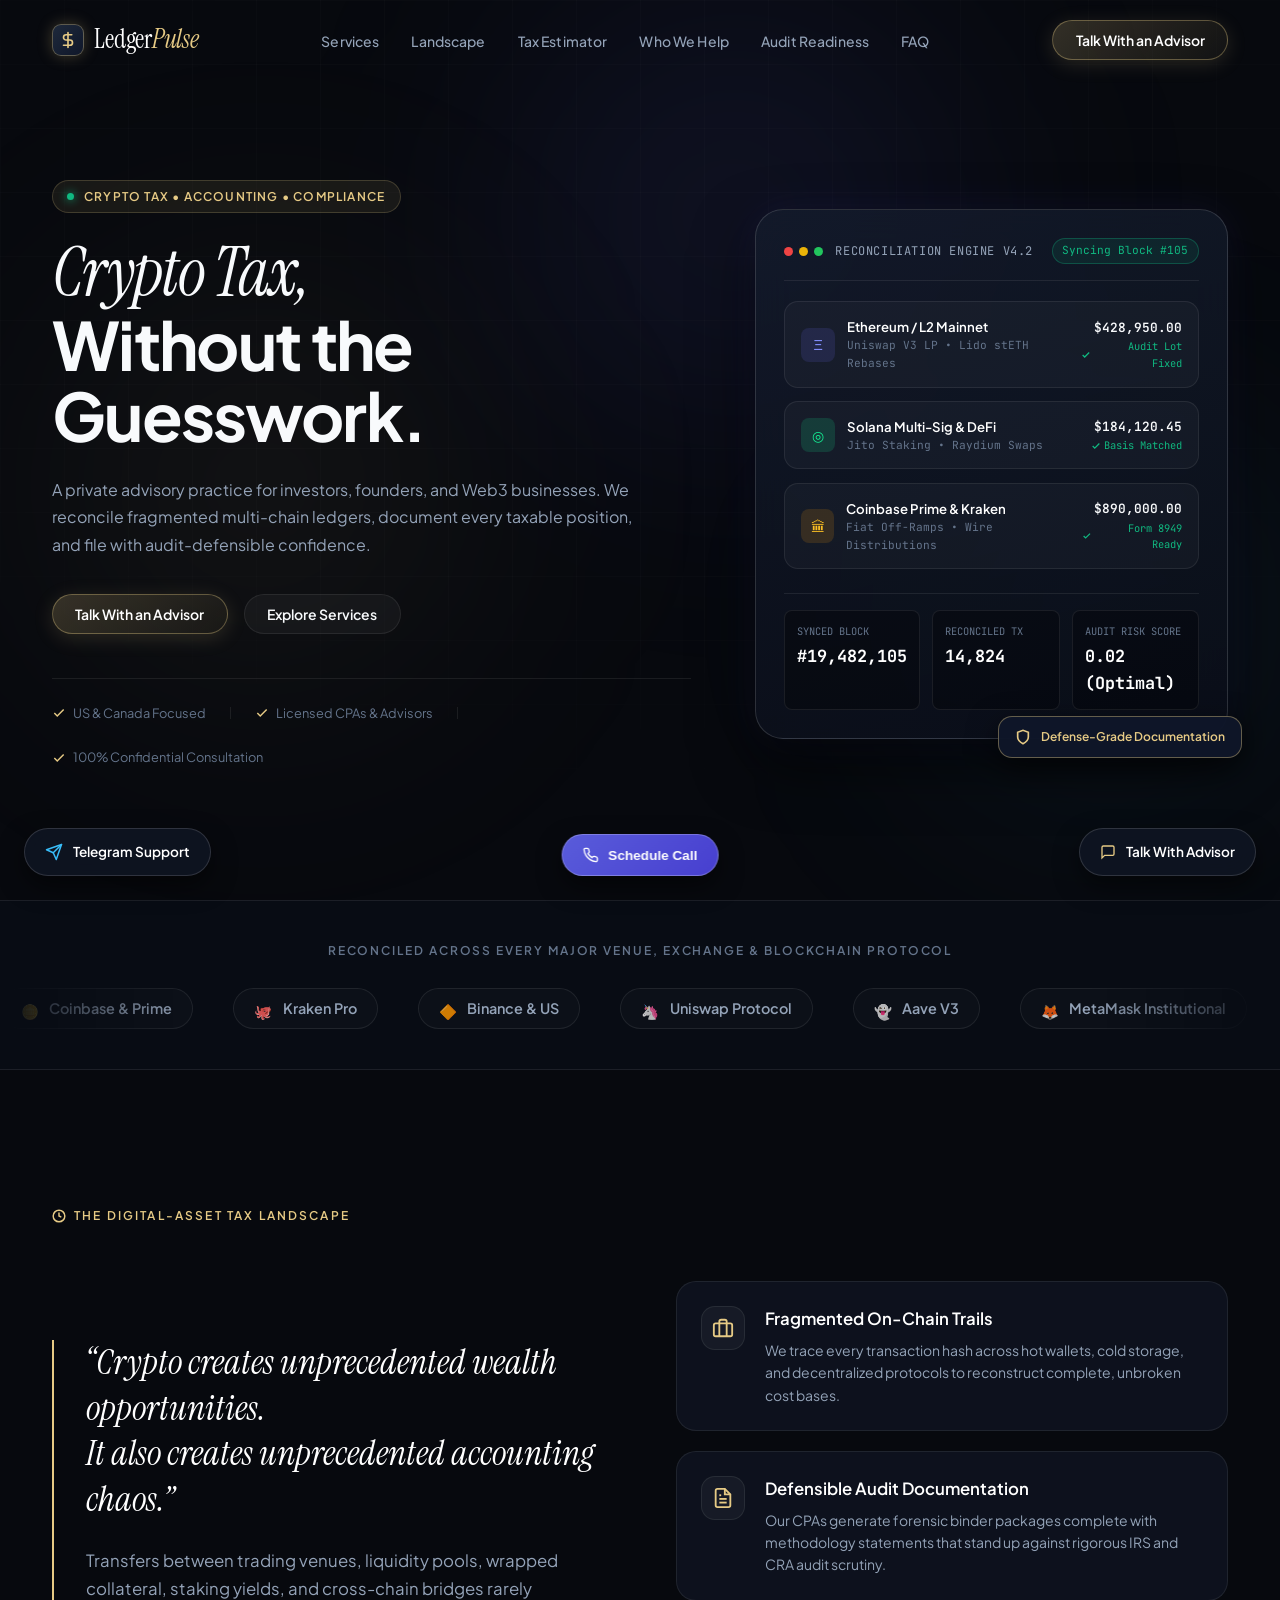
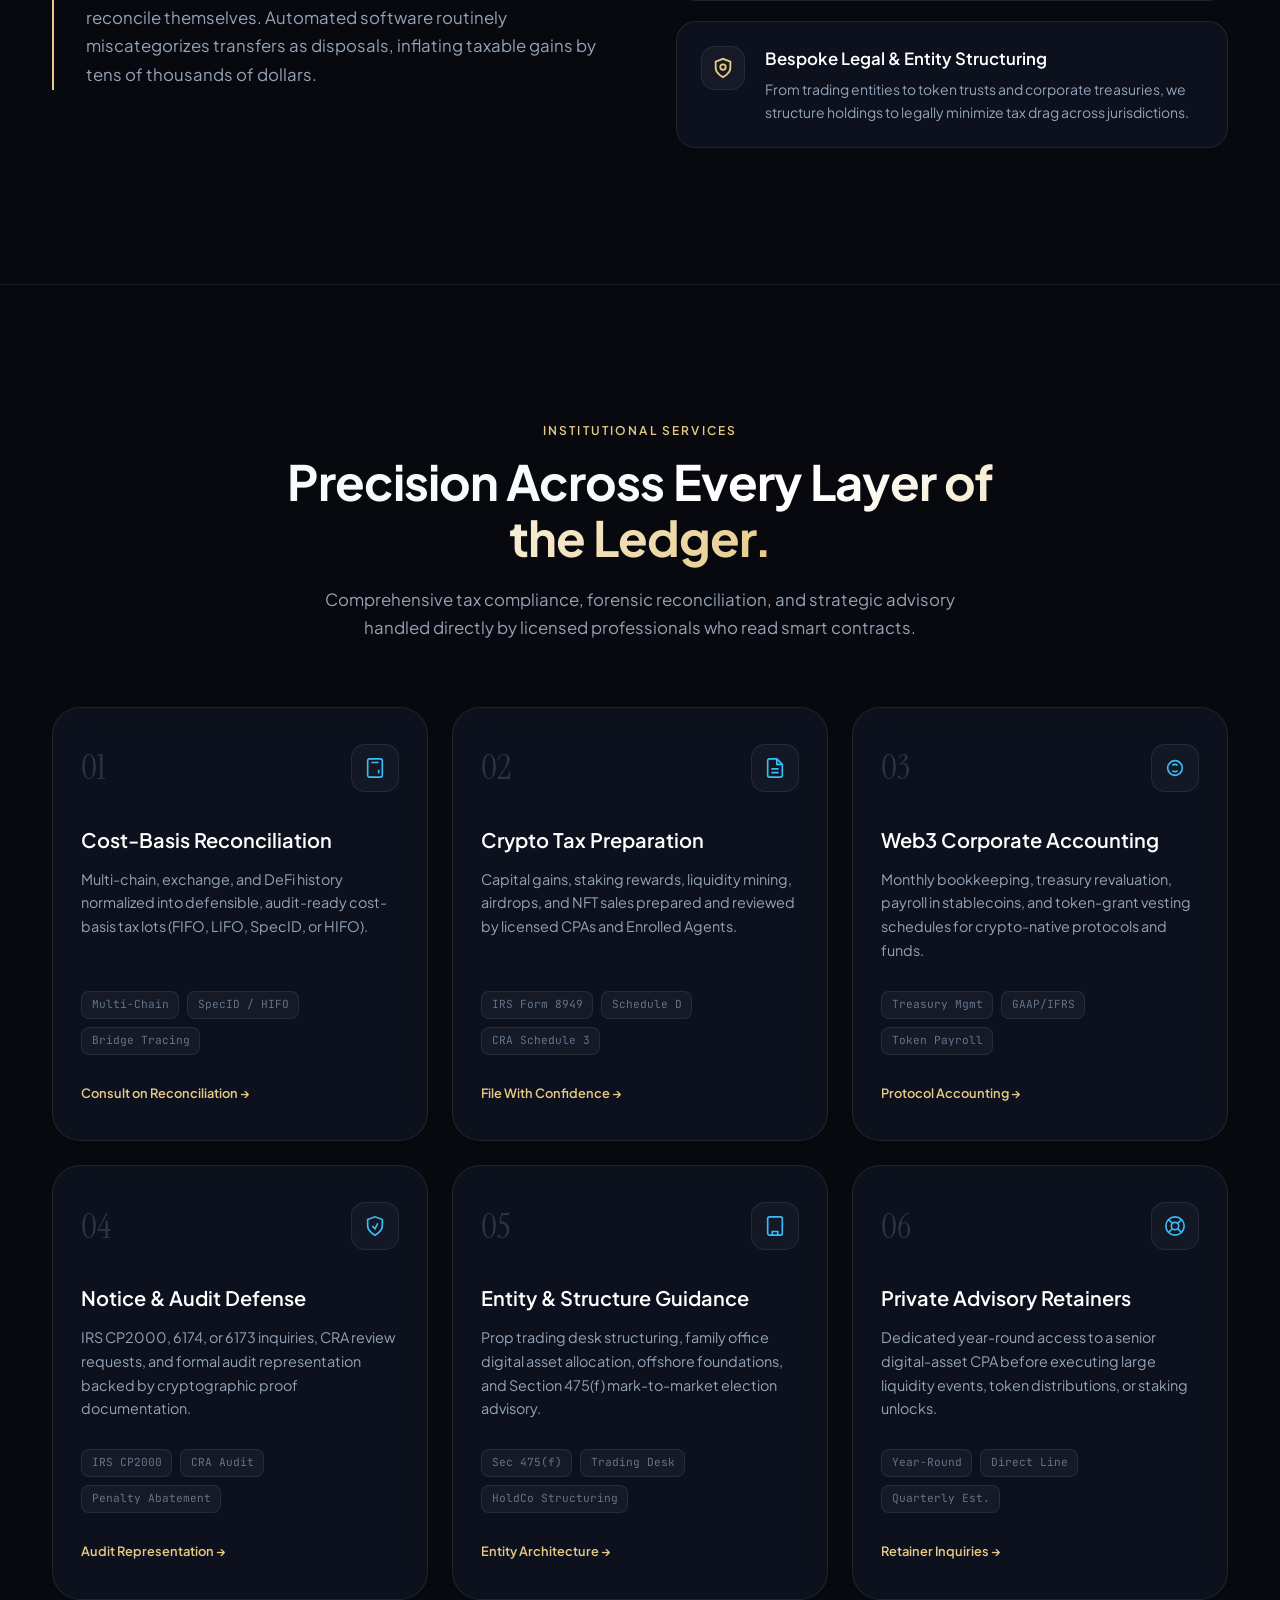
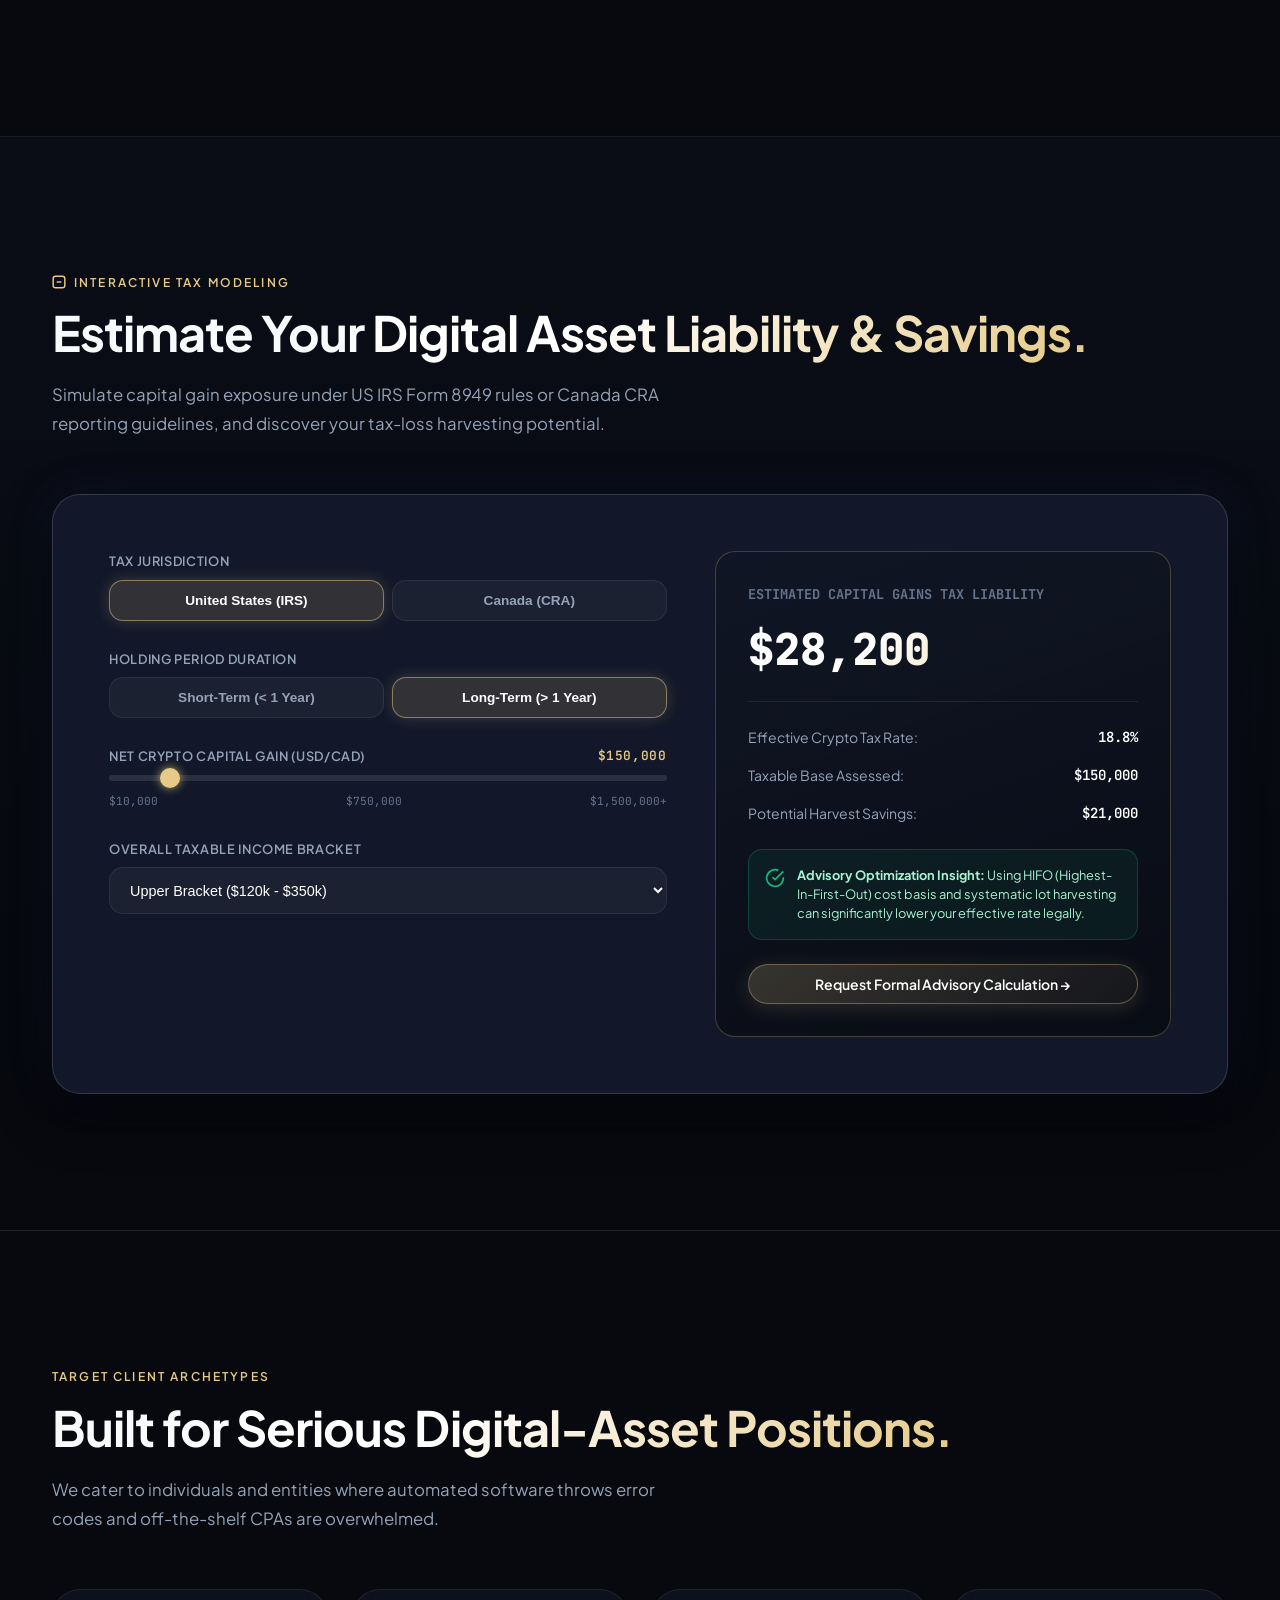
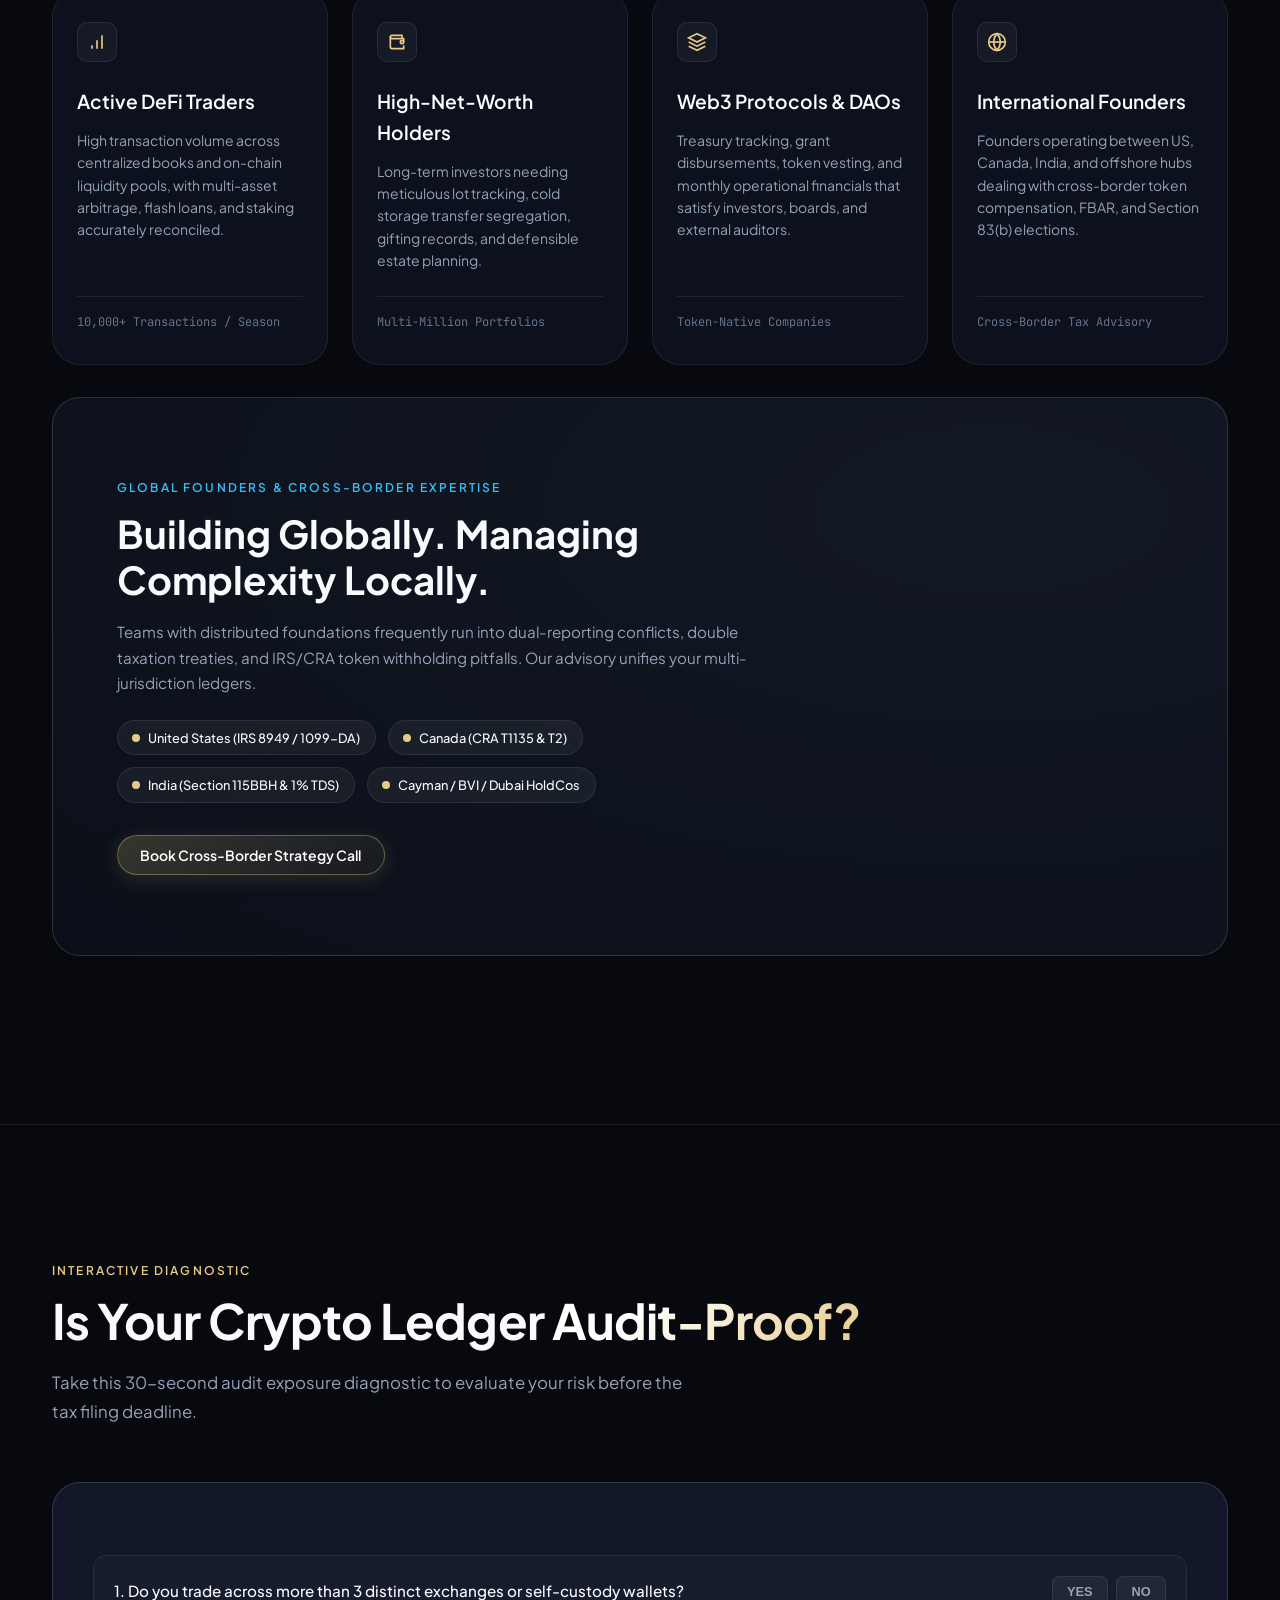
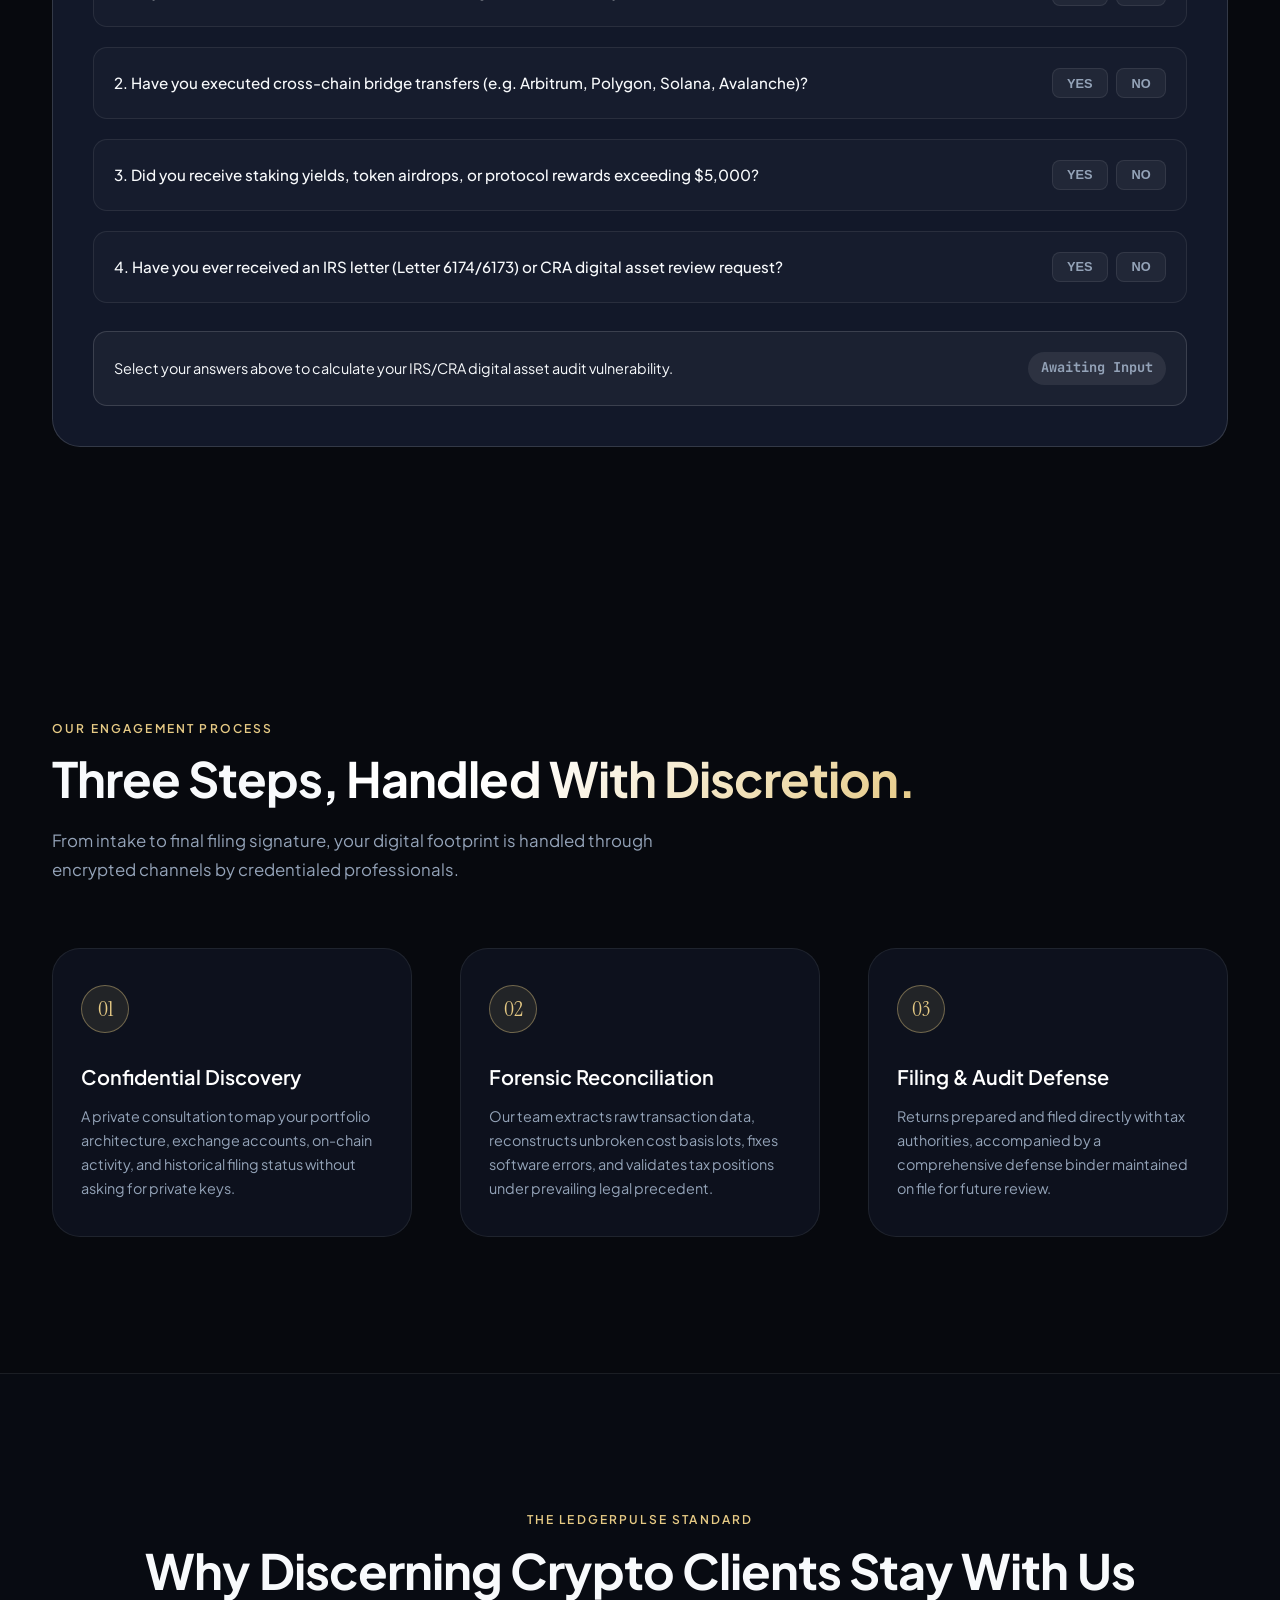
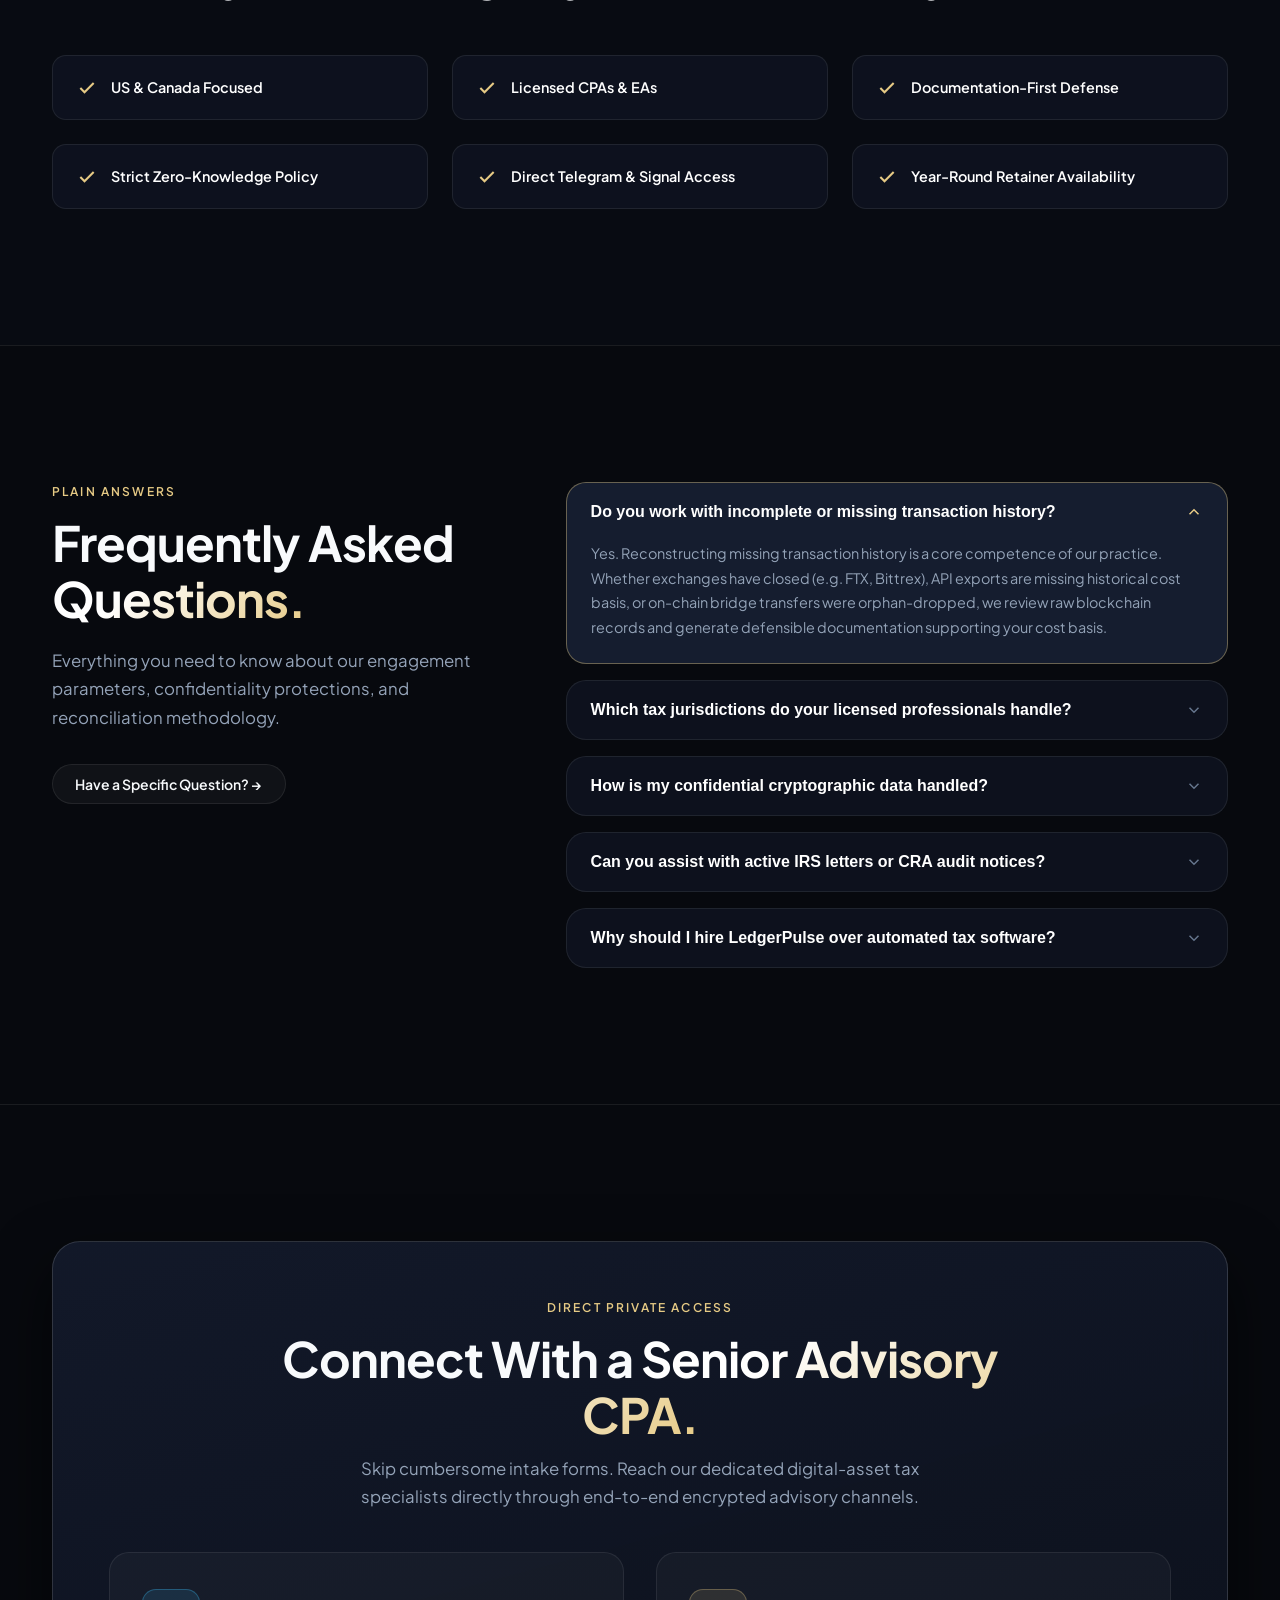
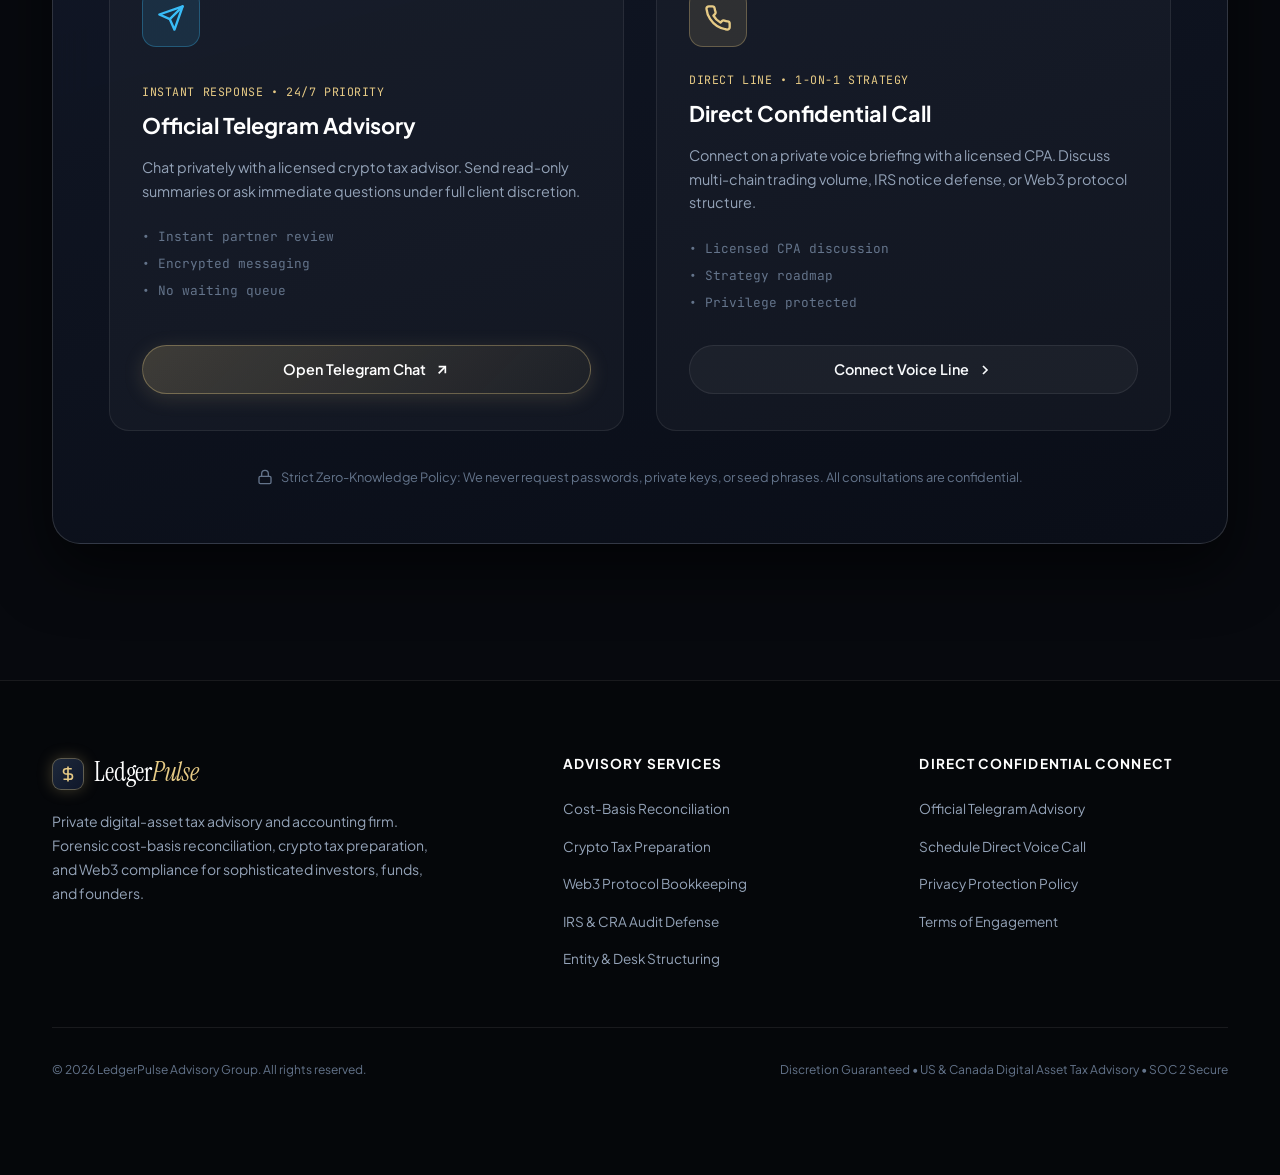
==== index.html @ 3cf13548 "Add files via upload" ====
<!DOCTYPE html>
<html lang="en">
<head>
  <meta charset="UTF-8">
  <meta name="viewport" content="width=device-width, initial-scale=1.0">
  <title>LedgerPulse Advisory | Private Crypto Tax, Accounting & Compliance</title>
  
  <meta name="description" content="A private digital-asset tax advisory practice for sophisticated investors, founders, and Web3 businesses. Cost-basis reconciliation, crypto tax preparation, and audit-defensible filings across US & Canada.">
  <meta name="keywords" content="crypto tax, digital asset advisory, crypto CPA, cost basis reconciliation, Web3 accounting, crypto tax Canada, crypto tax USA, Form 8949, CRA crypto tax">
  <meta name="author" content="LedgerPulse Private Advisory">

  <!-- Open Graph / Social Meta -->
  <meta property="og:title" content="LedgerPulse Advisory | Private Crypto Tax & Accounting">
  <meta property="og:description" content="Cost-basis reconciliation, crypto tax preparation and Web3 accounting, handled with precision and discretion.">
  <meta property="og:type" content="website">
  <meta property="og:image" content="assets/og-preview.png">
  <meta name="twitter:card" content="summary_large_image">
  <meta name="twitter:title" content="LedgerPulse Advisory | Private Crypto Tax & Accounting">
  <meta name="twitter:description" content="Reconciled multi-chain ledgers, audit-proof crypto tax returns, and Web3 corporate accounting.">

  <!-- Favicon -->
  <link rel="icon" href="data:image/svg+xml,<svg xmlns='http://www.w3.org/2000/svg' viewBox='0 0 100 100'><rect width='100' height='100' rx='22' fill='%230b0f19'/><path d='M30 70 L50 25 L70 70 Z' fill='none' stroke='%23e6ca85' stroke-width='8'/><circle cx='50' cy='52' r='8' fill='%2338bdf8'/></svg>" type="image/svg+xml">

  <!-- Core Stylesheet -->
  <link rel="stylesheet" href="css/styles.css">

  <!-- Structured Data JSON-LD -->
  <script type="application/ld+json">
  {
    "@context": "https://schema.org",
    "@type": "AccountingService",
    "name": "LedgerPulse Private Advisory",
    "description": "Private digital asset tax, accounting, and compliance advisory firm serving US, Canada and global Web3 clients.",
    "priceRange": "$$$$",
    "areaServed": ["United States", "Canada", "International"],
    "hasOfferCatalog": {
      "@type": "OfferCatalog",
      "name": "Digital Asset Tax & Accounting Services",
      "itemListElement": [
        {
          "@type": "Offer",
          "itemOffered": {
            "@type": "Service",
            "name": "Cost-Basis Multi-Chain Reconciliation"
          }
        },
        {
          "@type": "Offer",
          "itemOffered": {
            "@type": "Service",
            "name": "Crypto Tax Preparation & IRS/CRA Filing"
          }
        },
        {
          "@type": "Offer",
          "itemOffered": {
            "@type": "Service",
            "name": "Web3 Business Bookkeeping & Treasury Accounting"
          }
        }
      ]
    }
  }
  </script>
</head>
<body>

  <!-- Ambient Light Atmosphere -->
  <div class="ambient-bg" aria-hidden="true">
    <div class="ambient-glow-1"></div>
    <div class="ambient-glow-2"></div>
    <div class="ambient-glow-3"></div>
    <div class="grid-overlay"></div>
  </div>

  <div class="site-wrapper">

    <!-- ====================================================================
         NAVIGATION BAR
         ==================================================================== -->
    <header class="navbar" id="navbar">
      <div class="container nav-container">
        <a href="#hero" class="brand-logo" aria-label="LedgerPulse Advisory Home">
          <div class="brand-symbol">
            <svg width="18" height="18" viewBox="0 0 24 24" fill="none" stroke="currentColor" stroke-width="2.2" stroke-linecap="round" stroke-linejoin="round">
              <path d="M12 2v20M17 5H9.5a3.5 3.5 0 0 0 0 7h5a3.5 3.5 0 0 1 0 7H6"></path>
            </svg>
          </div>
          <span>Ledger<span class="accent">Pulse</span></span>
        </a>

        <!-- Desktop Navigation Links -->
        <ul class="nav-links">
          <li><a href="#services" class="nav-link">Services</a></li>
          <li><a href="#complexity" class="nav-link">Landscape</a></li>
          <li><a href="#estimator" class="nav-link">Tax Estimator</a></li>
          <li><a href="#who-we-help" class="nav-link">Who We Help</a></li>
          <li><a href="#audit-check" class="nav-link">Audit Readiness</a></li>
          <li><a href="#faq" class="nav-link">FAQ</a></li>
        </ul>

        <!-- Action CTA & Mobile Trigger -->
        <div class="nav-actions">
          <a href="#consultation" class="btn btn-primary">Talk With an Advisor</a>
          <button class="mobile-menu-btn" id="mobileMenuBtn" aria-label="Open Mobile Menu">
            <svg width="22" height="22" viewBox="0 0 24 24" fill="none" stroke="currentColor" stroke-width="2">
              <line x1="4" y1="7" x2="20" y2="7"></line>
              <line x1="4" y1="12" x2="20" y2="12"></line>
              <line x1="4" y1="17" x2="20" y2="17"></line>
            </svg>
          </button>
        </div>
      </div>
    </header>

    <!-- Mobile Navigation Drawer -->
    <div class="mobile-nav" id="mobileNav">
      <button class="mobile-nav-close" id="mobileNavClose" aria-label="Close menu">&times;</button>
      <ul class="mobile-nav-links">
        <li><a href="#hero" class="mobile-nav-link">Home</a></li>
        <li><a href="#services" class="mobile-nav-link">Services</a></li>
        <li><a href="#complexity" class="mobile-nav-link">The Landscape</a></li>
        <li><a href="#estimator" class="mobile-nav-link">Tax Estimator</a></li>
        <li><a href="#who-we-help" class="mobile-nav-link">Who We Help</a></li>
        <li><a href="#audit-check" class="mobile-nav-link">Audit Check</a></li>
        <li><a href="#faq" class="mobile-nav-link">FAQ</a></li>
      </ul>
      <div style="margin-top: 2.5rem;">
        <a href="#consultation" class="btn btn-primary" style="width: 100%;">Schedule Private Consultation</a>
      </div>
    </div>

    <!-- ====================================================================
         HERO SECTION
         ==================================================================== -->
    <section class="hero-section" id="hero">
      <div class="container hero-grid">
        <!-- Hero Left Column: Copy & CTAs -->
        <div class="hero-content">
          <div class="badge-tag">
            <span class="pulse-dot"></span>
            Crypto Tax • Accounting • Compliance
          </div>

          <h1 class="hero-title">
            <span class="serif-light">Crypto Tax,</span>
            Without the Guesswork.
          </h1>

          <p class="hero-desc">
            A private advisory practice for investors, founders, and Web3 businesses. 
            We reconcile fragmented multi-chain ledgers, document every taxable position, 
            and file with audit-defensible confidence.
          </p>

          <div class="hero-cta-group">
            <a href="#consultation" class="btn btn-primary">Talk With an Advisor</a>
            <a href="#services" class="btn btn-secondary">Explore Services</a>
          </div>

          <div class="hero-proof-bar">
            <div class="proof-item">
              <svg viewBox="0 0 24 24" fill="none" stroke="currentColor" stroke-width="2.5"><polyline points="20 6 9 17 4 12"></polyline></svg>
              <span>US &amp; Canada Focused</span>
            </div>
            <span class="proof-divider"></span>
            <div class="proof-item">
              <svg viewBox="0 0 24 24" fill="none" stroke="currentColor" stroke-width="2.5"><polyline points="20 6 9 17 4 12"></polyline></svg>
              <span>Licensed CPAs &amp; Advisors</span>
            </div>
            <span class="proof-divider"></span>
            <div class="proof-item">
              <svg viewBox="0 0 24 24" fill="none" stroke="currentColor" stroke-width="2.5"><polyline points="20 6 9 17 4 12"></polyline></svg>
              <span>100% Confidential Consultation</span>
            </div>
          </div>
        </div>

        <!-- Hero Right Column: Bespoke Multi-Chain Ledger Engine Visualizer -->
        <div class="hero-visual-container">
          <div class="ledger-monitor-card">
            <div class="monitor-header">
              <div class="monitor-header-left">
                <div class="window-pills">
                  <span class="window-pill pill-red"></span>
                  <span class="window-pill pill-yellow"></span>
                  <span class="window-pill pill-green"></span>
                </div>
                <span class="monitor-title">Reconciliation Engine v4.2</span>
              </div>
              <div class="monitor-status" id="heroStatusText">
                <span class="pulse-dot" style="width: 5px; height: 5px;"></span>
                Multi-Chain Reconciled
              </div>
            </div>

            <!-- Ledger Activity Feeds -->
            <div class="ledger-nodes-flow">
              <!-- Node 1: Ethereum DEX & Staking -->
              <div class="ledger-node">
                <div class="node-left">
                  <div class="node-icon-box icon-eth">Ξ</div>
                  <div class="node-info">
                    <h4>Ethereum / L2 Mainnet</h4>
                    <p>Uniswap V3 LP • Lido stETH Rebases</p>
                  </div>
                </div>
                <div class="node-right">
                  <div class="value">$428,950.00</div>
                  <div class="badge-reconciled">
                    <svg viewBox="0 0 24 24" fill="none" stroke="currentColor" stroke-width="3"><polyline points="20 6 9 17 4 12"></polyline></svg>
                    Audit Lot Fixed
                  </div>
                </div>
              </div>

              <!-- Node 2: Solana Ecosystem -->
              <div class="ledger-node">
                <div class="node-left">
                  <div class="node-icon-box icon-sol">◎</div>
                  <div class="node-info">
                    <h4>Solana Multi-Sig &amp; DeFi</h4>
                    <p>Jito Staking • Raydium Swaps</p>
                  </div>
                </div>
                <div class="node-right">
                  <div class="value">$184,120.45</div>
                  <div class="badge-reconciled">
                    <svg viewBox="0 0 24 24" fill="none" stroke="currentColor" stroke-width="3"><polyline points="20 6 9 17 4 12"></polyline></svg>
                    Basis Matched
                  </div>
                </div>
              </div>

              <!-- Node 3: Institutional CEX Exits -->
              <div class="ledger-node">
                <div class="node-left">
                  <div class="node-icon-box icon-cex">🏛</div>
                  <div class="node-info">
                    <h4>Coinbase Prime &amp; Kraken</h4>
                    <p>Fiat Off-Ramps • Wire Distributions</p>
                  </div>
                </div>
                <div class="node-right">
                  <div class="value">$890,000.00</div>
                  <div class="badge-reconciled">
                    <svg viewBox="0 0 24 24" fill="none" stroke="currentColor" stroke-width="3"><polyline points="20 6 9 17 4 12"></polyline></svg>
                    Form 8949 Ready
                  </div>
                </div>
              </div>
            </div>

            <!-- Monitor Metrics Row -->
            <div class="monitor-summary-row">
              <div class="summary-stat">
                <div class="label">Synced Block</div>
                <div class="number text-cyan" id="heroBlockCount">#19,482,104</div>
              </div>
              <div class="summary-stat">
                <div class="label">Reconciled Tx</div>
                <div class="number text-emerald" id="heroHashCount">14,820</div>
              </div>
              <div class="summary-stat">
                <div class="label">Audit Risk Score</div>
                <div class="number text-gold">0.02 (Optimal)</div>
              </div>
            </div>

            <!-- Floating Badge -->
            <div class="floating-badge-decor">
              <svg width="16" height="16" viewBox="0 0 24 24" fill="none" stroke="currentColor" stroke-width="2.5">
                <path d="M12 22s8-4 8-10V5l-8-3-8 3v7c0 6 8 10 8 10z"></path>
              </svg>
              <span>Defense-Grade Documentation</span>
            </div>
          </div>
        </div>
      </div>
    </section>

    <!-- ====================================================================
         COMPATIBILITY TICKER
         ==================================================================== -->
    <section class="ticker-section" aria-label="Supported Exchanges and Protocols">
      <div class="ticker-heading">
        Reconciled across every major venue, exchange &amp; blockchain protocol
      </div>
      <div class="ticker-carousel">
        <div class="ticker-track">
          <!-- Venues -->
          <div class="ticker-item"><span class="ticker-icon">🪙</span> Coinbase &amp; Prime</div>
          <div class="ticker-item"><span class="ticker-icon">🐙</span> Kraken Pro</div>
          <div class="ticker-item"><span class="ticker-icon">🔶</span> Binance &amp; US</div>
          <div class="ticker-item"><span class="ticker-icon">🦄</span> Uniswap Protocol</div>
          <div class="ticker-item"><span class="ticker-icon">👻</span> Aave V3</div>
          <div class="ticker-item"><span class="ticker-icon">🦊</span> MetaMask Institutional</div>
          <div class="ticker-item"><span class="ticker-icon">🛡</span> Gnosis Safe</div>
          <div class="ticker-item"><span class="ticker-icon">⚡</span> Arbitrum &amp; Optimism</div>
          <div class="ticker-item"><span class="ticker-icon">◎</span> Solana Ecosystem</div>
          <div class="ticker-item"><span class="ticker-icon">🔷</span> Polygon PoS &amp; zkEVM</div>
          <div class="ticker-item"><span class="ticker-icon">🔒</span> Ledger Enterprise</div>
          <div class="ticker-item"><span class="ticker-icon">📈</span> Hyperliquid &amp; dYdX</div>
          <!-- Repeated for seamless infinite scroll -->
          <div class="ticker-item"><span class="ticker-icon">🪙</span> Coinbase &amp; Prime</div>
          <div class="ticker-item"><span class="ticker-icon">🐙</span> Kraken Pro</div>
          <div class="ticker-item"><span class="ticker-icon">🔶</span> Binance &amp; US</div>
          <div class="ticker-item"><span class="ticker-icon">🦄</span> Uniswap Protocol</div>
          <div class="ticker-item"><span class="ticker-icon">👻</span> Aave V3</div>
          <div class="ticker-item"><span class="ticker-icon">🦊</span> MetaMask Institutional</div>
          <div class="ticker-item"><span class="ticker-icon">🛡</span> Gnosis Safe</div>
          <div class="ticker-item"><span class="ticker-icon">⚡</span> Arbitrum &amp; Optimism</div>
        </div>
      </div>
    </section>

    <!-- ====================================================================
         THE DIGITAL-ASSET TAX LANDSCAPE (COMPLEXITY SECTION)
         ==================================================================== -->
    <section class="section-padding" id="complexity">
      <div class="container">
        <div class="section-label">
          <svg width="14" height="14" viewBox="0 0 24 24" fill="none" stroke="currentColor" stroke-width="2.5">
            <circle cx="12" cy="12" r="10"></circle><polyline points="12 6 12 12 16 14"></polyline>
          </svg>
          The Digital-Asset Tax Landscape
        </div>

        <div class="landscape-grid">
          <!-- Left: Big Editorial Thesis -->
          <div class="landscape-quote-box">
            <div class="landscape-quote">
              &ldquo;Crypto creates unprecedented wealth opportunities.<br>
              It also creates unprecedented accounting chaos.&rdquo;
            </div>
            <p class="section-subtitle">
              Transfers between trading venues, liquidity pools, wrapped collateral, 
              staking yields, and cross-chain bridges rarely reconcile themselves. 
              Automated software routinely miscategorizes transfers as disposals, 
              inflating taxable gains by tens of thousands of dollars.
            </p>
          </div>

          <!-- Right: Three Strategic Pillars -->
          <div class="feature-cards-stack">
            <div class="feature-strip">
              <div class="strip-icon">
                <svg width="22" height="22" viewBox="0 0 24 24" fill="none" stroke="currentColor" stroke-width="2">
                  <rect x="2" y="7" width="20" height="14" rx="2" ry="2"></rect>
                  <path d="M16 21V5a2 2 0 0 0-2-2h-4a2 2 0 0 0-2 2v16"></path>
                </svg>
              </div>
              <div class="strip-content">
                <h3>Fragmented On-Chain Trails</h3>
                <p>We trace every transaction hash across hot wallets, cold storage, and decentralized protocols to reconstruct complete, unbroken cost bases.</p>
              </div>
            </div>

            <div class="feature-strip">
              <div class="strip-icon">
                <svg width="22" height="22" viewBox="0 0 24 24" fill="none" stroke="currentColor" stroke-width="2">
                  <path d="M14 2H6a2 2 0 0 0-2 2v16a2 2 0 0 0 2 2h12a2 2 0 0 0 2-2V8z"></path>
                  <polyline points="14 2 14 8 20 8"></polyline>
                  <line x1="16" y1="13" x2="8" y2="13"></line>
                  <line x1="16" y1="17" x2="8" y2="17"></line>
                  <polyline points="10 9 9 9 8 9"></polyline>
                </svg>
              </div>
              <div class="strip-content">
                <h3>Defensible Audit Documentation</h3>
                <p>Our CPAs generate forensic binder packages complete with methodology statements that stand up against rigorous IRS and CRA audit scrutiny.</p>
              </div>
            </div>

            <div class="feature-strip">
              <div class="strip-icon">
                <svg width="22" height="22" viewBox="0 0 24 24" fill="none" stroke="currentColor" stroke-width="2">
                  <path d="M12 22s8-4 8-10V5l-8-3-8 3v7c0 6 8 10 8 10z"></path>
                  <circle cx="12" cy="11" r="3"></circle>
                </svg>
              </div>
              <div class="strip-content">
                <h3>Bespoke Legal &amp; Entity Structuring</h3>
                <p>From trading entities to token trusts and corporate treasuries, we structure holdings to legally minimize tax drag across jurisdictions.</p>
              </div>
            </div>
          </div>
        </div>
      </div>
    </section>

    <!-- ====================================================================
         SERVICES SECTION (6 Core Services)
         ==================================================================== -->
    <section class="section-padding" id="services" style="border-top: 1px solid var(--border-subtle);">
      <div class="container">
        <div class="services-header">
          <div class="section-label" style="justify-content: center;">
            Institutional Services
          </div>
          <h2 class="section-title">
            Precision Across <span class="gradient-text-gold">Every Layer of the Ledger.</span>
          </h2>
          <p class="section-subtitle mx-auto">
            Comprehensive tax compliance, forensic reconciliation, and strategic advisory 
            handled directly by licensed professionals who read smart contracts.
          </p>
        </div>

        <div class="services-grid">
          <!-- Service 01 -->
          <article class="service-card">
            <div>
              <div class="service-top">
                <span class="service-num">01</span>
                <div class="service-icon-wrap">
                  <svg width="22" height="22" viewBox="0 0 24 24" fill="none" stroke="currentColor" stroke-width="1.8">
                    <rect x="4" y="2" width="16" height="20" rx="2"></rect>
                    <line x1="8" y1="6" x2="16" y2="6"></line>
                    <line x1="16" y1="14" x2="16" y2="18"></line>
                    <path d="M16 10h.01"></path>
                    <path d="M12 10h.01"></path>
                    <path d="M8 10h.01"></path>
                    <path d="M12 14h.01"></path>
                    <path d="M8 14h.01"></path>
                    <path d="M12 18h.01"></path>
                    <path d="M8 18h.01"></path>
                  </svg>
                </div>
              </div>
              <h3 class="service-title">Cost-Basis Reconciliation</h3>
              <p class="service-desc">
                Multi-chain, exchange, and DeFi history normalized into defensible, audit-ready cost-basis tax lots (FIFO, LIFO, SpecID, or HIFO).
              </p>
            </div>
            <div>
              <div class="service-tags">
                <span class="service-tag">Multi-Chain</span>
                <span class="service-tag">SpecID / HIFO</span>
                <span class="service-tag">Bridge Tracing</span>
              </div>
              <a href="#consultation" class="service-action-link">
                Consult on Reconciliation &rarr;
              </a>
            </div>
          </article>

          <!-- Service 02 -->
          <article class="service-card">
            <div>
              <div class="service-top">
                <span class="service-num">02</span>
                <div class="service-icon-wrap">
                  <svg width="22" height="22" viewBox="0 0 24 24" fill="none" stroke="currentColor" stroke-width="1.8">
                    <path d="M14 2H6a2 2 0 0 0-2 2v16a2 2 0 0 0 2 2h12a2 2 0 0 0 2-2V8z"></path>
                    <polyline points="14 2 14 8 20 8"></polyline>
                    <line x1="16" y1="13" x2="8" y2="13"></line>
                    <line x1="16" y1="17" x2="8" y2="17"></line>
                  </svg>
                </div>
              </div>
              <h3 class="service-title">Crypto Tax Preparation</h3>
              <p class="service-desc">
                Capital gains, staking rewards, liquidity mining, airdrops, and NFT sales prepared and reviewed by licensed CPAs and Enrolled Agents.
              </p>
            </div>
            <div>
              <div class="service-tags">
                <span class="service-tag">IRS Form 8949</span>
                <span class="service-tag">Schedule D</span>
                <span class="service-tag">CRA Schedule 3</span>
              </div>
              <a href="#consultation" class="service-action-link">
                File With Confidence &rarr;
              </a>
            </div>
          </article>

          <!-- Service 03 -->
          <article class="service-card">
            <div>
              <div class="service-top">
                <span class="service-num">03</span>
                <div class="service-icon-wrap">
                  <svg width="22" height="22" viewBox="0 0 24 24" fill="none" stroke="currentColor" stroke-width="1.8">
                    <circle cx="12" cy="12" r="8"></circle>
                    <path d="M14.83 9.17a4 4 0 0 0-5.66 0"></path>
                    <path d="M9.17 14.83a4 4 0 0 0 5.66 0"></path>
                  </svg>
                </div>
              </div>
              <h3 class="service-title">Web3 Corporate Accounting</h3>
              <p class="service-desc">
                Monthly bookkeeping, treasury revaluation, payroll in stablecoins, and token-grant vesting schedules for crypto-native protocols and funds.
              </p>
            </div>
            <div>
              <div class="service-tags">
                <span class="service-tag">Treasury Mgmt</span>
                <span class="service-tag">GAAP/IFRS</span>
                <span class="service-tag">Token Payroll</span>
              </div>
              <a href="#consultation" class="service-action-link">
                Protocol Accounting &rarr;
              </a>
            </div>
          </article>

          <!-- Service 04 -->
          <article class="service-card">
            <div>
              <div class="service-top">
                <span class="service-num">04</span>
                <div class="service-icon-wrap">
                  <svg width="22" height="22" viewBox="0 0 24 24" fill="none" stroke="currentColor" stroke-width="1.8">
                    <path d="M12 22s8-4 8-10V5l-8-3-8 3v7c0 6 8 10 8 10z"></path>
                    <polyline points="9 12 12 15 15 9"></polyline>
                  </svg>
                </div>
              </div>
              <h3 class="service-title">Notice &amp; Audit Defense</h3>
              <p class="service-desc">
                IRS CP2000, 6174, or 6173 inquiries, CRA review requests, and formal audit representation backed by cryptographic proof documentation.
              </p>
            </div>
            <div>
              <div class="service-tags">
                <span class="service-tag">IRS CP2000</span>
                <span class="service-tag">CRA Audit</span>
                <span class="service-tag">Penalty Abatement</span>
              </div>
              <a href="#consultation" class="service-action-link">
                Audit Representation &rarr;
              </a>
            </div>
          </article>

          <!-- Service 05 -->
          <article class="service-card">
            <div>
              <div class="service-top">
                <span class="service-num">05</span>
                <div class="service-icon-wrap">
                  <svg width="22" height="22" viewBox="0 0 24 24" fill="none" stroke="currentColor" stroke-width="1.8">
                    <rect x="4" y="2" width="16" height="20" rx="2"></rect>
                    <path d="M9 22v-4h6v4"></path>
                    <path d="M8 6h.01"></path>
                    <path d="M16 6h.01"></path>
                    <path d="M12 6h.01"></path>
                    <path d="M12 10h.01"></path>
                    <path d="M12 14h.01"></path>
                    <path d="M16 10h.01"></path>
                    <path d="M16 14h.01"></path>
                    <path d="M8 10h.01"></path>
                    <path d="M8 14h.01"></path>
                  </svg>
                </div>
              </div>
              <h3 class="service-title">Entity &amp; Structure Guidance</h3>
              <p class="service-desc">
                Prop trading desk structuring, family office digital asset allocation, offshore foundations, and Section 475(f) mark-to-market election advisory.
              </p>
            </div>
            <div>
              <div class="service-tags">
                <span class="service-tag">Sec 475(f)</span>
                <span class="service-tag">Trading Desk</span>
                <span class="service-tag">HoldCo Structuring</span>
              </div>
              <a href="#consultation" class="service-action-link">
                Entity Architecture &rarr;
              </a>
            </div>
          </article>

          <!-- Service 06 -->
          <article class="service-card">
            <div>
              <div class="service-top">
                <span class="service-num">06</span>
                <div class="service-icon-wrap">
                  <svg width="22" height="22" viewBox="0 0 24 24" fill="none" stroke="currentColor" stroke-width="1.8">
                    <circle cx="12" cy="12" r="10"></circle>
                    <path d="m4.93 4.93 4.24 4.24"></path>
                    <path d="m14.83 9.17 4.24-4.24"></path>
                    <path d="m14.83 14.83 4.24 4.24"></path>
                    <path d="m9.17 14.83-4.24 4.24"></path>
                    <circle cx="12" cy="12" r="4"></circle>
                  </svg>
                </div>
              </div>
              <h3 class="service-title">Private Advisory Retainers</h3>
              <p class="service-desc">
                Dedicated year-round access to a senior digital-asset CPA before executing large liquidity events, token distributions, or staking unlocks.
              </p>
            </div>
            <div>
              <div class="service-tags">
                <span class="service-tag">Year-Round</span>
                <span class="service-tag">Direct Line</span>
                <span class="service-tag">Quarterly Est.</span>
              </div>
              <a href="#consultation" class="service-action-link">
                Retainer Inquiries &rarr;
              </a>
            </div>
          </article>
        </div>
      </div>
    </section>

    <!-- ====================================================================
         INTERACTIVE TAX ESTIMATOR TOOL (INNOVATIVE DIFFERENTIATOR)
         ==================================================================== -->
    <section class="section-padding calculator-section" id="estimator">
      <div class="container">
        <div class="section-label">
          <svg width="14" height="14" viewBox="0 0 24 24" fill="none" stroke="currentColor" stroke-width="2.5">
            <rect x="2" y="2" width="20" height="20" rx="4"></rect><line x1="8" y1="12" x2="16" y2="12"></line>
          </svg>
          Interactive Tax Modeling
        </div>
        <h2 class="section-title">
          Estimate Your <span class="gradient-text-gold">Digital Asset Liability &amp; Savings.</span>
        </h2>
        <p class="section-subtitle">
          Simulate capital gain exposure under US IRS Form 8949 rules or Canada CRA reporting guidelines, and discover your tax-loss harvesting potential.
        </p>

        <div class="calculator-wrapper">
          <!-- Inputs Column -->
          <div class="calc-inputs-col">
            <!-- 1. Jurisdiction Toggle -->
            <div class="input-group">
              <label class="input-label">Tax Jurisdiction</label>
              <div class="pill-selector">
                <button class="pill-option active" data-jurisdiction="us">United States (IRS)</button>
                <button class="pill-option" data-jurisdiction="ca">Canada (CRA)</button>
              </div>
            </div>

            <!-- 2. Holding Duration -->
            <div class="input-group">
              <label class="input-label">Holding Period Duration</label>
              <div class="pill-selector">
                <button class="pill-option" data-holding="short">Short-Term (&lt; 1 Year)</button>
                <button class="pill-option active" data-holding="long">Long-Term (&gt; 1 Year)</button>
              </div>
            </div>

            <!-- 3. Capital Gain Slider -->
            <div class="input-group">
              <div class="input-label">
                <span>Net Crypto Capital Gain (USD/CAD)</span>
                <span class="input-value-badge" id="gainValueDisplay">$150,000</span>
              </div>
              <input type="range" min="10000" max="1500000" step="10000" value="150000" class="range-slider" id="gainSlider">
              <div style="display: flex; justify-content: space-between; font-size: 0.7rem; color: var(--text-dim); font-family: var(--font-mono); margin-top: 4px;">
                <span>$10,000</span>
                <span>$750,000</span>
                <span>$1,500,000+</span>
              </div>
            </div>

            <!-- 4. Base Income Bracket -->
            <div class="input-group">
              <label class="input-label">Overall Taxable Income Bracket</label>
              <select class="custom-select" id="incomeBracket">
                <option value="tier1">Standard Bracket ($50k - $120k)</option>
                <option value="tier2" selected>Upper Bracket ($120k - $350k)</option>
                <option value="tier3">High Net Worth Bracket ($350k+)</option>
              </select>
            </div>
          </div>

          <!-- Results Summary Column -->
          <div class="calc-results-col">
            <div>
              <div class="result-card-header">
                <h4>Estimated Capital Gains Tax Liability</h4>
                <div class="result-amount gradient-text-gold" id="estimatedTaxDisplay">$28,200</div>
              </div>

              <div class="result-breakdown">
                <div class="breakdown-row">
                  <span>Effective Crypto Tax Rate:</span>
                  <span class="val text-cyan" id="effectiveRateDisplay">18.8%</span>
                </div>
                <div class="breakdown-row">
                  <span>Taxable Base Assessed:</span>
                  <span class="val" id="taxableBaseDisplay">$150,000</span>
                </div>
                <div class="breakdown-row">
                  <span>Potential Harvest Savings:</span>
                  <span class="val text-emerald" id="harvestSavingsDisplay">$21,000</span>
                </div>
              </div>

              <div class="harvest-highlight">
                <svg width="20" height="20" viewBox="0 0 24 24" fill="none" stroke="currentColor" stroke-width="2">
                  <path d="M22 11.08V12a10 10 0 1 1-5.93-9.14"></path>
                  <polyline points="22 4 12 14.01 9 11.01"></polyline>
                </svg>
                <p>
                  <strong>Advisory Optimization Insight:</strong> Using HIFO (Highest-In-First-Out) cost basis and systematic lot harvesting can significantly lower your effective rate legally.
                </p>
              </div>
            </div>

            <a href="#consultation" class="btn btn-primary" style="width: 100%;">
              Request Formal Advisory Calculation &rarr;
            </a>
          </div>
        </div>
      </div>
    </section>

    <!-- ====================================================================
         WHO WE HELP (4 PERSONA CATEGORIES)
         ==================================================================== -->
    <section class="section-padding" id="who-we-help">
      <div class="container">
        <div class="section-label">
          Target Client Archetypes
        </div>
        <h2 class="section-title">
          Built for <span class="gradient-text-gold">Serious Digital-Asset Positions.</span>
        </h2>
        <p class="section-subtitle">
          We cater to individuals and entities where automated software throws error codes and off-the-shelf CPAs are overwhelmed.
        </p>

        <div class="personas-grid">
          <!-- Persona 1 -->
          <div class="persona-card">
            <div>
              <div class="persona-badge">
                <svg width="20" height="20" viewBox="0 0 24 24" fill="none" stroke="currentColor" stroke-width="2">
                  <line x1="12" y1="20" x2="12" y2="10"></line>
                  <line x1="18" y1="20" x2="18" y2="4"></line>
                  <line x1="6" y1="20" x2="6" y2="16"></line>
                </svg>
              </div>
              <h3>Active DeFi Traders</h3>
              <p>High transaction volume across centralized books and on-chain liquidity pools, with multi-asset arbitrage, flash loans, and staking accurately reconciled.</p>
            </div>
            <div class="persona-meta">
              10,000+ Transactions / Season
            </div>
          </div>

          <!-- Persona 2 -->
          <div class="persona-card">
            <div>
              <div class="persona-badge">
                <svg width="20" height="20" viewBox="0 0 24 24" fill="none" stroke="currentColor" stroke-width="2">
                  <path d="M20 12V8H6a2 2 0 0 1-2-2c0-1.1.9-2 2-2h12v4"></path>
                  <path d="M4 6v12c0 1.1.9 2 2 2h14v-4"></path>
                  <circle cx="18" cy="12" r="2"></circle>
                </svg>
              </div>
              <h3>High-Net-Worth Holders</h3>
              <p>Long-term investors needing meticulous lot tracking, cold storage transfer segregation, gifting records, and defensible estate planning.</p>
            </div>
            <div class="persona-meta">
              Multi-Million Portfolios
            </div>
          </div>

          <!-- Persona 3 -->
          <div class="persona-card">
            <div>
              <div class="persona-badge">
                <svg width="20" height="20" viewBox="0 0 24 24" fill="none" stroke="currentColor" stroke-width="2">
                  <polygon points="12 2 2 7 12 12 22 7 12 2"></polygon>
                  <polyline points="2 17 12 22 22 17"></polyline>
                  <polyline points="2 12 12 17 22 12"></polyline>
                </svg>
              </div>
              <h3>Web3 Protocols &amp; DAOs</h3>
              <p>Treasury tracking, grant disbursements, token vesting, and monthly operational financials that satisfy investors, boards, and external auditors.</p>
            </div>
            <div class="persona-meta">
              Token-Native Companies
            </div>
          </div>

          <!-- Persona 4 -->
          <div class="persona-card">
            <div>
              <div class="persona-badge">
                <svg width="20" height="20" viewBox="0 0 24 24" fill="none" stroke="currentColor" stroke-width="2">
                  <circle cx="12" cy="12" r="10"></circle>
                  <line x1="2" y1="12" x2="22" y2="12"></line>
                  <path d="M12 2a15.3 15.3 0 0 1 4 10 15.3 15.3 0 0 1-4 10 15.3 15.3 0 0 1-4-10 15.3 15.3 0 0 1 4-10z"></path>
                </svg>
              </div>
              <h3>International Founders</h3>
              <p>Founders operating between US, Canada, India, and offshore hubs dealing with cross-border token compensation, FBAR, and Section 83(b) elections.</p>
            </div>
            <div class="persona-meta">
              Cross-Border Tax Advisory
            </div>
          </div>
        </div>

        <!-- Cross-Border Highlight Feature Box -->
        <div class="cross-border-box">
          <div class="cross-border-content">
            <div class="section-label" style="color: var(--accent-cyan);">
              Global Founders &amp; Cross-Border Expertise
            </div>
            <h3 style="font-size: clamp(1.8rem, 3vw, 2.5rem); line-height: 1.2; margin-bottom: 1rem;">
              Building Globally. Managing Complexity Locally.
            </h3>
            <p style="color: var(--text-muted); font-size: 0.95rem; line-height: 1.7; margin-bottom: 1.5rem;">
              Teams with distributed foundations frequently run into dual-reporting conflicts, double taxation treaties, and IRS/CRA token withholding pitfalls. Our advisory unifies your multi-jurisdiction ledgers.
            </p>

            <div class="jurisdiction-badges">
              <span class="jurisdiction-chip"><span class="flag-dot"></span> United States (IRS 8949 / 1099-DA)</span>
              <span class="jurisdiction-chip"><span class="flag-dot"></span> Canada (CRA T1135 &amp; T2)</span>
              <span class="jurisdiction-chip"><span class="flag-dot"></span> India (Section 115BBH &amp; 1% TDS)</span>
              <span class="jurisdiction-chip"><span class="flag-dot"></span> Cayman / BVI / Dubai HoldCos</span>
            </div>

            <a href="#consultation" class="btn btn-primary">Book Cross-Border Strategy Call</a>
          </div>
        </div>
      </div>
    </section>

    <!-- ====================================================================
         INTERACTIVE AUDIT READINESS TOOL
         ==================================================================== -->
    <section class="section-padding" id="audit-check" style="border-top: 1px solid var(--border-subtle);">
      <div class="container">
        <div class="section-label">
          Interactive Diagnostic
        </div>
        <h2 class="section-title">
          Is Your Crypto Ledger <span class="gradient-text-gold">Audit-Proof?</span>
        </h2>
        <p class="section-subtitle">
          Take this 30-second audit exposure diagnostic to evaluate your risk before the tax filing deadline.
        </p>

        <div class="audit-check-box">
          <div class="quiz-container">
            <!-- Question 1 -->
            <div class="quiz-question-item">
              <span class="quiz-question-text">1. Do you trade across more than 3 distinct exchanges or self-custody wallets?</span>
              <div class="quiz-toggle-btns">
                <button class="quiz-btn" data-question="q1" data-val="yes">YES</button>
                <button class="quiz-btn" data-question="q1" data-val="no">NO</button>
              </div>
            </div>

            <!-- Question 2 -->
            <div class="quiz-question-item">
              <span class="quiz-question-text">2. Have you executed cross-chain bridge transfers (e.g. Arbitrum, Polygon, Solana, Avalanche)?</span>
              <div class="quiz-toggle-btns">
                <button class="quiz-btn" data-question="q2" data-val="yes">YES</button>
                <button class="quiz-btn" data-question="q2" data-val="no">NO</button>
              </div>
            </div>

            <!-- Question 3 -->
            <div class="quiz-question-item">
              <span class="quiz-question-text">3. Did you receive staking yields, token airdrops, or protocol rewards exceeding $5,000?</span>
              <div class="quiz-toggle-btns">
                <button class="quiz-btn" data-question="q3" data-val="yes">YES</button>
                <button class="quiz-btn" data-question="q3" data-val="no">NO</button>
              </div>
            </div>

            <!-- Question 4 -->
            <div class="quiz-question-item">
              <span class="quiz-question-text">4. Have you ever received an IRS letter (Letter 6174/6173) or CRA digital asset review request?</span>
              <div class="quiz-toggle-btns">
                <button class="quiz-btn" data-question="q4" data-val="yes">YES</button>
                <button class="quiz-btn" data-question="q4" data-val="no">NO</button>
              </div>
            </div>
          </div>

          <!-- Diagnostic Feedback Banner -->
          <div class="quiz-score-banner">
            <div>
              <div class="score-text" id="auditFeedbackText">
                Select your answers above to calculate your IRS/CRA digital asset audit vulnerability.
              </div>
            </div>
            <div class="score-badge" id="auditScoreBadge" style="background: rgba(255, 255, 255, 0.08); color: var(--text-muted);">
              Awaiting Input
            </div>
          </div>
        </div>
      </div>
    </section>

    <!-- ====================================================================
         HOW IT WORKS (3 STEP ROADMAP)
         ==================================================================== -->
    <section class="section-padding" id="how-it-works">
      <div class="container">
        <div class="section-label">
          Our Engagement Process
        </div>
        <h2 class="section-title">
          Three Steps, <span class="gradient-text-gold">Handled With Discretion.</span>
        </h2>
        <p class="section-subtitle">
          From intake to final filing signature, your digital footprint is handled through encrypted channels by credentialed professionals.
        </p>

        <div class="timeline-grid">
          <!-- Step 1 -->
          <div class="timeline-card">
            <div class="step-indicator">01</div>
            <h3>Confidential Discovery</h3>
            <p>
              A private consultation to map your portfolio architecture, exchange accounts, on-chain activity, and historical filing status without asking for private keys.
            </p>
          </div>

          <!-- Step 2 -->
          <div class="timeline-card">
            <div class="step-indicator">02</div>
            <h3>Forensic Reconciliation</h3>
            <p>
              Our team extracts raw transaction data, reconstructs unbroken cost basis lots, fixes software errors, and validates tax positions under prevailing legal precedent.
            </p>
          </div>

          <!-- Step 3 -->
          <div class="timeline-card">
            <div class="step-indicator">03</div>
            <h3>Filing &amp; Audit Defense</h3>
            <p>
              Returns prepared and filed directly with tax authorities, accompanied by a comprehensive defense binder maintained on file for future review.
            </p>
          </div>
        </div>
      </div>
    </section>

    <!-- ====================================================================
         WHY CLIENTS STAY / TRUST BADGES
         ==================================================================== -->
    <section class="section-padding" style="border-top: 1px solid var(--border-subtle); background: rgba(11, 15, 25, 0.4);">
      <div class="container">
        <div class="section-label text-center" style="justify-content: center;">
          The LedgerPulse Standard
        </div>
        <h2 class="section-title text-center">
          Why Discerning Crypto Clients Stay With Us
        </h2>

        <div class="trust-grid">
          <div class="trust-cell">
            <svg width="20" height="20" viewBox="0 0 24 24" fill="none" stroke="currentColor" stroke-width="2.5"><polyline points="20 6 9 17 4 12"></polyline></svg>
            <span>US &amp; Canada Focused</span>
          </div>
          <div class="trust-cell">
            <svg width="20" height="20" viewBox="0 0 24 24" fill="none" stroke="currentColor" stroke-width="2.5"><polyline points="20 6 9 17 4 12"></polyline></svg>
            <span>Licensed CPAs &amp; EAs</span>
          </div>
          <div class="trust-cell">
            <svg width="20" height="20" viewBox="0 0 24 24" fill="none" stroke="currentColor" stroke-width="2.5"><polyline points="20 6 9 17 4 12"></polyline></svg>
            <span>Documentation-First Defense</span>
          </div>
          <div class="trust-cell">
            <svg width="20" height="20" viewBox="0 0 24 24" fill="none" stroke="currentColor" stroke-width="2.5"><polyline points="20 6 9 17 4 12"></polyline></svg>
            <span>Strict Zero-Knowledge Policy</span>
          </div>
          <div class="trust-cell">
            <svg width="20" height="20" viewBox="0 0 24 24" fill="none" stroke="currentColor" stroke-width="2.5"><polyline points="20 6 9 17 4 12"></polyline></svg>
            <span>Direct Telegram &amp; Signal Access</span>
          </div>
          <div class="trust-cell">
            <svg width="20" height="20" viewBox="0 0 24 24" fill="none" stroke="currentColor" stroke-width="2.5"><polyline points="20 6 9 17 4 12"></polyline></svg>
            <span>Year-Round Retainer Availability</span>
          </div>
        </div>
      </div>
    </section>

    <!-- ====================================================================
         FREQUENTLY ASKED QUESTIONS (ACCORDION)
         ==================================================================== -->
    <section class="section-padding" id="faq" style="border-top: 1px solid var(--border-subtle);">
      <div class="container faq-section-grid">
        <div>
          <div class="section-label">
            Plain Answers
          </div>
          <h2 class="section-title">
            Frequently Asked <span class="gradient-text-gold">Questions.</span>
          </h2>
          <p class="section-subtitle">
            Everything you need to know about our engagement parameters, confidentiality protections, and reconciliation methodology.
          </p>
          <div style="margin-top: 2rem;">
            <a href="#consultation" class="btn btn-secondary">Have a Specific Question? &rarr;</a>
          </div>
        </div>

        <div class="faq-accordion-list">
          <!-- Item 1 -->
          <div class="faq-item active">
            <button class="faq-question-btn">
              <span>Do you work with incomplete or missing transaction history?</span>
              <svg class="faq-icon-chevron" viewBox="0 0 24 24" fill="none" stroke="currentColor" stroke-width="2"><polyline points="6 9 12 15 18 9"></polyline></svg>
            </button>
            <div class="faq-answer-pane">
              <p>
                Yes. Reconstructing missing transaction history is a core competence of our practice. 
                Whether exchanges have closed (e.g. FTX, Bittrex), API exports are missing historical cost basis, 
                or on-chain bridge transfers were orphan-dropped, we review raw blockchain records and generate 
                defensible documentation supporting your cost basis.
              </p>
            </div>
          </div>

          <!-- Item 2 -->
          <div class="faq-item">
            <button class="faq-question-btn">
              <span>Which tax jurisdictions do your licensed professionals handle?</span>
              <svg class="faq-icon-chevron" viewBox="0 0 24 24" fill="none" stroke="currentColor" stroke-width="2"><polyline points="6 9 12 15 18 9"></polyline></svg>
            </button>
            <div class="faq-answer-pane">
              <p>
                Our practice is specifically tailored for the United States (IRS federal and all 50 states) 
                and Canada (CRA corporate T2 and personal T1). We also specialize in cross-border engagements 
                for founders and teams operating internationally (US-Canada tax treaties, India 115BBH crypto income, and foreign entity structuring).
              </p>
            </div>
          </div>

          <!-- Item 3 -->
          <div class="faq-item">
            <button class="faq-question-btn">
              <span>How is my confidential cryptographic data handled?</span>
              <svg class="faq-icon-chevron" viewBox="0 0 24 24" fill="none" stroke="currentColor" stroke-width="2"><polyline points="6 9 12 15 18 9"></polyline></svg>
            </button>
            <div class="faq-answer-pane">
              <p>
                Strictly Zero-Knowledge. We only ever require public wallet addresses and read-only CSV/API exports. 
                <strong>We NEVER ask for private keys, seed phrases, or exchange login passwords.</strong> 
                All shared documents are stored inside encrypted vaults compliant with SOC 2 standards.
              </p>
            </div>
          </div>

          <!-- Item 4 -->
          <div class="faq-item">
            <button class="faq-question-btn">
              <span>Can you assist with active IRS letters or CRA audit notices?</span>
              <svg class="faq-icon-chevron" viewBox="0 0 24 24" fill="none" stroke="currentColor" stroke-width="2"><polyline points="6 9 12 15 18 9"></polyline></svg>
            </button>
            <div class="faq-answer-pane">
              <p>
                Yes. We frequently defend clients receiving IRS CP2000 automated penalty notices, 
                Letter 6174/6173 information inquiries, and full CRA audit reviews. 
                Our CPAs draft official responses, assemble transaction audit binders, and negotiate penalty abatements.
              </p>
            </div>
          </div>

          <!-- Item 5 -->
          <div class="faq-item">
            <button class="faq-question-btn">
              <span>Why should I hire LedgerPulse over automated tax software?</span>
              <svg class="faq-icon-chevron" viewBox="0 0 24 24" fill="none" stroke="currentColor" stroke-width="2"><polyline points="6 9 12 15 18 9"></polyline></svg>
            </button>
            <div class="faq-answer-pane">
              <p>
                Consumer software uses generic heuristics that frequently flag internal wallet transfers as taxable sales, 
                failing to match bridge transactions and grossly inflating your tax bill. 
                LedgerPulse provides hands-on forensic review by licensed CPAs who apply legal tax elections (SpecID, HIFO, 475f) 
                and stand behind the return with audit representation.
              </p>
            </div>
          </div>
        </div>
      </div>
    </section>

    <!-- ====================================================================
         CONFIDENTIAL ADVISORY CHANNELS (ZERO-FORM DIRECT CONNECT)
         ==================================================================== -->
    <section class="section-padding" id="consultation" style="border-top: 1px solid var(--border-subtle);">
      <div class="container">
        <div class="consultation-card">
          <div style="margin-bottom: 2.5rem; text-align: center; max-width: 720px; margin-left: auto; margin-right: auto;">
            <div class="section-label" style="justify-content: center;">Direct Private Access</div>
            <h2 class="section-title" style="margin-bottom: 0.75rem;">
              Connect With a <span class="gradient-text-gold">Senior Advisory CPA.</span>
            </h2>
            <p class="section-subtitle mx-auto">
              Skip cumbersome intake forms. Reach our dedicated digital-asset tax specialists directly through end-to-end encrypted advisory channels.
            </p>
          </div>

          <!-- Direct Channels Grid (Zero Forms Required) -->
          <div class="direct-channels-grid">
            <!-- Channel 1: Telegram Private Line -->
            <div class="channel-card">
              <div class="channel-icon-wrap icon-telegram">
                <svg width="28" height="28" viewBox="0 0 24 24" fill="none" stroke="#38bdf8" stroke-width="2" stroke-linecap="round" stroke-linejoin="round">
                  <line x1="22" y1="2" x2="11" y2="13"></line>
                  <polygon points="22 2 15 22 11 13 2 9 22 2"></polygon>
                </svg>
              </div>
              <div class="channel-content">
                <div class="channel-tag">Instant Response &bull; 24/7 Priority</div>
                <h3 class="channel-title">Official Telegram Advisory</h3>
                <p class="channel-desc">
                  Chat privately with a licensed crypto tax advisor. Send read-only summaries or ask immediate questions under full client discretion.
                </p>
                <div class="channel-highlights">
                  <span class="channel-pill">&bull; Instant partner review</span>
                  <span class="channel-pill">&bull; Encrypted messaging</span>
                  <span class="channel-pill">&bull; No waiting queue</span>
                </div>
              </div>
              <a href="https://t.me/officialcrypto_support" target="_blank" rel="noopener noreferrer" class="btn btn-primary channel-btn">
                <span>Open Telegram Chat</span>
                <svg width="16" height="16" viewBox="0 0 24 24" fill="none" stroke="currentColor" stroke-width="2.5"><line x1="7" y1="17" x2="17" y2="7"></line><polyline points="7 7 17 7 17 17"></polyline></svg>
              </a>
            </div>

            <!-- Channel 2: Direct Voice & Video Consultation -->
            <div class="channel-card">
              <div class="channel-icon-wrap icon-voice">
                <svg width="28" height="28" viewBox="0 0 24 24" fill="none" stroke="#e6ca85" stroke-width="2" stroke-linecap="round" stroke-linejoin="round">
                  <path d="M22 16.92v3a2 2 0 0 1-2.18 2 19.79 19.79 0 0 1-8.63-3.07 19.5 19.5 0 0 1-6-6 19.79 19.79 0 0 1-3.07-8.67A2 2 0 0 1 4.11 2h3a2 2 0 0 1 2 1.72 12.84 12.84 0 0 0 .7 2.81 2 2 0 0 1-.45 2.11L8.09 9.91a16 16 0 0 0 6 6l1.27-1.27a2 2 0 0 1 2.11-.45 12.84 12.84 0 0 0 2.81.7A2 2 0 0 1 22 16.92z"></path>
                </svg>
              </div>
              <div class="channel-content">
                <div class="channel-tag">Direct Line &bull; 1-on-1 Strategy</div>
                <h3 class="channel-title">Direct Confidential Call</h3>
                <p class="channel-desc">
                  Connect on a private voice briefing with a licensed CPA. Discuss multi-chain trading volume, IRS notice defense, or Web3 protocol structure.
                </p>
                <div class="channel-highlights">
                  <span class="channel-pill">&bull; Licensed CPA discussion</span>
                  <span class="channel-pill">&bull; Strategy roadmap</span>
                  <span class="channel-pill">&bull; Privilege protected</span>
                </div>
              </div>
              <button type="button" class="btn btn-secondary channel-btn" data-trigger-phone>
                <span>Connect Voice Line</span>
                <svg width="16" height="16" viewBox="0 0 24 24" fill="none" stroke="currentColor" stroke-width="2.5"><polyline points="9 18 15 12 9 6"></polyline></svg>
              </button>
            </div>
          </div>

          <!-- Strict Security Guarantee Banner -->
          <div class="privacy-notice" style="justify-content: center; margin-top: 2.25rem; text-align: center;">
            <svg width="16" height="16" viewBox="0 0 24 24" fill="none" stroke="currentColor" stroke-width="2">
              <rect x="3" y="11" width="18" height="11" rx="2" ry="2"></rect>
              <path d="M7 11V7a5 5 0 0 1 10 0v4"></path>
            </svg>
            <span>Strict Zero-Knowledge Policy: We never request passwords, private keys, or seed phrases. All consultations are confidential.</span>
          </div>
        </div>
      </div>
    </section>

    <!-- ====================================================================
         FOOTER
         ==================================================================== -->
    <footer class="site-footer">
      <div class="container">
        <div class="footer-top">
          <!-- Col 1: Brand -->
          <div class="footer-brand">
            <a href="#hero" class="brand-logo">
              <div class="brand-symbol">
                <svg width="18" height="18" viewBox="0 0 24 24" fill="none" stroke="currentColor" stroke-width="2.2">
                  <path d="M12 2v20M17 5H9.5a3.5 3.5 0 0 0 0 7h5a3.5 3.5 0 0 1 0 7H6"></path>
                </svg>
              </div>
              <span>Ledger<span class="accent">Pulse</span></span>
            </a>
            <p>
              Private digital-asset tax advisory and accounting firm. 
              Forensic cost-basis reconciliation, crypto tax preparation, 
              and Web3 compliance for sophisticated investors, funds, and founders.
            </p>
          </div>

          <!-- Col 2: Services -->
          <div class="footer-col">
            <h4>Advisory Services</h4>
            <ul class="footer-links">
              <li><a href="#services">Cost-Basis Reconciliation</a></li>
              <li><a href="#services">Crypto Tax Preparation</a></li>
              <li><a href="#services">Web3 Protocol Bookkeeping</a></li>
              <li><a href="#services">IRS &amp; CRA Audit Defense</a></li>
              <li><a href="#services">Entity &amp; Desk Structuring</a></li>
            </ul>
          </div>

          <!-- Col 3: Direct Connect -->
          <div class="footer-col">
            <h4>Direct Confidential Connect</h4>
            <ul class="footer-links">
              <li><a href="https://t.me/officialcrypto_support" target="_blank" rel="noopener noreferrer">Official Telegram Advisory</a></li>
              <li><a href="#consultation" data-trigger-phone>Schedule Direct Voice Call</a></li>
              <li><a href="privacy.html">Privacy Protection Policy</a></li>
              <li><a href="terms.html">Terms of Engagement</a></li>
            </ul>
          </div>
        </div>

        <div class="footer-bottom">
          <div>
            &copy; 2026 LedgerPulse Advisory Group. All rights reserved.
          </div>
          <div>
            Discretion Guaranteed &bull; US &amp; Canada Digital Asset Tax Advisory &bull; SOC 2 Secure
          </div>
        </div>
      </div>
    </footer>

    <!-- ====================================================================
         FLOATING ACTION BUTTONS (TELEGRAM, CALL & ADVISOR POPUP)
         ==================================================================== -->
    <!-- Telegram Quick Connect -->
    <div class="floating-bar floating-telegram">
      <a href="https://t.me/officialcrypto_support" target="_blank" rel="noopener noreferrer" class="floating-pill-btn" aria-label="Chat on Telegram">
        <svg width="18" height="18" viewBox="0 0 24 24" fill="none" stroke="#38bdf8" stroke-width="2" stroke-linecap="round" stroke-linejoin="round">
          <line x1="22" y1="2" x2="11" y2="13"></line>
          <polygon points="22 2 15 22 11 13 2 9 22 2"></polygon>
        </svg>
        <span>Telegram Support</span>
      </a>
    </div>

    <!-- Center Quick Call Trigger -->
    <div class="floating-bar floating-center">
      <button class="floating-pill-btn btn-accent" data-trigger-phone aria-label="Schedule Advisor Call">
        <svg width="16" height="16" viewBox="0 0 24 24" fill="none" stroke="currentColor" stroke-width="2">
          <path d="M22 16.92v3a2 2 0 0 1-2.18 2 19.79 19.79 0 0 1-8.63-3.07 19.5 19.5 0 0 1-6-6 19.79 19.79 0 0 1-3.07-8.67A2 2 0 0 1 4.11 2h3a2 2 0 0 1 2 1.72 12.84 12.84 0 0 0 .7 2.81 2 2 0 0 1-.45 2.11L8.09 9.91a16 16 0 0 0 6 6l1.27-1.27a2 2 0 0 1 2.11-.45 12.84 12.84 0 0 0 2.81.7A2 2 0 0 1 22 16.92z"></path>
        </svg>
        <span>Schedule Call</span>
      </button>
    </div>

    <!-- Right Quick Consult Trigger -->
    <div class="floating-bar floating-advisor">
      <a href="#consultation" class="floating-pill-btn">
        <svg width="16" height="16" viewBox="0 0 24 24" fill="none" stroke="#e6ca85" stroke-width="2">
          <path d="M21 15a2 2 0 0 1-2 2H7l-4 4V5a2 2 0 0 1 2-2h14a2 2 0 0 1 2 2z"></path>
        </svg>
        <span>Talk With Advisor</span>
      </a>
    </div>

    <!-- Phone Call Modal -->
    <div class="modal-overlay" id="phoneModal">
      <div class="modal-card">
        <button class="modal-close-btn" id="closePhoneModal">&times;</button>
        <div class="section-label">Confidential Voice Line</div>
        <h3 style="font-size: 1.5rem; margin-bottom: 0.75rem; color: #fff;">Direct Advisor Connection</h3>
        <p style="font-size: 0.9rem; color: var(--text-muted); line-height: 1.6; margin-bottom: 1.5rem;">
          To preserve complete client privilege, voice consultations are scheduled directly with a licensed CPA. Connect immediately via Telegram or submit your preferred call window below.
        </p>

        <div style="display: flex; flex-direction: column; gap: 0.75rem;">
          <a href="https://t.me/officialcrypto_support" target="_blank" rel="noopener noreferrer" class="btn btn-primary" style="width: 100%;">
            Instant Connect on Telegram &rarr;
          </a>
          <a href="#consultation" class="btn btn-secondary" onclick="document.getElementById('phoneModal').classList.remove('open');" style="width: 100%;">
            View Advisory Channels &rarr;
          </a>
        </div>
      </div>
    </div>

  </div>

  <!-- Scripts -->
  <script src="js/app.js"></script>
</body>
</html>
---- css/styles.css ----
/* ==========================================================================
   LEDGERPULSE PRIVATE ADVISORY - DESIGN SYSTEM & STYLESHEET
   Boutique Digital Asset Tax, Accounting & Audit Defence
   ========================================================================== */

@import url('https://fonts.googleapis.com/css2?family=Instrument+Serif:ital@0;1&family=Plus+Jakarta+Sans:wght@300;400;500;600;700;800&family=JetBrains+Mono:wght@400;500;600&display=swap');

:root {
  /* Color Palette - Deep Obsidian & Radiant Financial Luminescence */
  --bg-primary: #07090e;
  --bg-secondary: #0b0f19;
  --bg-tertiary: #101626;
  --bg-card: rgba(16, 22, 36, 0.7);
  --bg-card-hover: rgba(24, 33, 54, 0.85);
  --bg-card-solid: #121829;
  
  --text-main: #f8fafc;
  --text-muted: #94a3b8;
  --text-dim: #64748b;
  --text-highlight: #ffffff;

  --accent-gold: #e6ca85;
  --accent-gold-glow: rgba(230, 202, 133, 0.25);
  --accent-cyan: #38bdf8;
  --accent-cyan-glow: rgba(56, 189, 248, 0.2);
  --accent-emerald: #10b981;
  --accent-emerald-glow: rgba(16, 185, 129, 0.2);
  --accent-indigo: #6366f1;
  --accent-indigo-glow: rgba(99, 102, 241, 0.25);

  --border-subtle: rgba(255, 255, 255, 0.08);
  --border-medium: rgba(255, 255, 255, 0.14);
  --border-active: rgba(230, 202, 133, 0.4);

  --font-serif: 'Instrument Serif', Georgia, serif;
  --font-sans: 'Plus Jakarta Sans', -apple-system, BlinkMacSystemFont, 'Segoe UI', Roboto, sans-serif;
  --font-mono: 'JetBrains Mono', monospace;

  --shadow-sm: 0 2px 8px rgba(0, 0, 0, 0.3);
  --shadow-md: 0 8px 24px rgba(0, 0, 0, 0.45);
  --shadow-lg: 0 20px 50px rgba(0, 0, 0, 0.6);
  --shadow-glow: 0 0 40px rgba(99, 102, 241, 0.15);

  --radius-sm: 8px;
  --radius-md: 14px;
  --radius-lg: 20px;
  --radius-xl: 28px;
  --radius-full: 9999px;

  --transition-fast: 0.2s cubic-bezier(0.16, 1, 0.3, 1);
  --transition-normal: 0.35s cubic-bezier(0.16, 1, 0.3, 1);
  --transition-smooth: 0.5s cubic-bezier(0.16, 1, 0.3, 1);
}

/* Base Resets */
*, *::before, *::after {
  box-sizing: border-box;
  margin: 0;
  padding: 0;
}

html {
  scroll-behavior: smooth;
  font-size: 16px;
  color-scheme: dark;
}

body {
  font-family: var(--font-sans);
  background-color: var(--bg-primary);
  color: var(--text-main);
  line-height: 1.6;
  -webkit-font-smoothing: antialiased;
  -moz-osx-font-smoothing: grayscale;
  overflow-x: hidden;
  position: relative;
}

/* Background Atmospheric Ambience */
.ambient-bg {
  position: fixed;
  inset: 0;
  pointer-events: none;
  z-index: 0;
  overflow: hidden;
}

.ambient-glow-1 {
  position: absolute;
  top: -15%;
  left: 30%;
  width: 700px;
  height: 700px;
  border-radius: 50%;
  background: radial-gradient(circle, rgba(99, 102, 241, 0.12) 0%, rgba(99, 102, 241, 0) 70%);
  filter: blur(100px);
  animation: floatOrb 22s ease-in-out infinite alternate;
}

.ambient-glow-2 {
  position: absolute;
  top: 35%;
  right: -10%;
  width: 600px;
  height: 600px;
  border-radius: 50%;
  background: radial-gradient(circle, rgba(56, 189, 248, 0.09) 0%, rgba(56, 189, 248, 0) 70%);
  filter: blur(110px);
  animation: floatOrb 18s ease-in-out infinite alternate-reverse;
}

.ambient-glow-3 {
  position: absolute;
  bottom: 10%;
  left: -5%;
  width: 650px;
  height: 650px;
  border-radius: 50%;
  background: radial-gradient(circle, rgba(230, 202, 133, 0.08) 0%, rgba(230, 202, 133, 0) 70%);
  filter: blur(120px);
  animation: floatOrb 26s ease-in-out infinite alternate;
}

.grid-overlay {
  position: absolute;
  inset: 0;
  background-image: 
    linear-gradient(to right, rgba(255, 255, 255, 0.015) 1px, transparent 1px),
    linear-gradient(to bottom, rgba(255, 255, 255, 0.015) 1px, transparent 1px);
  background-size: 64px 64px;
  mask-image: radial-gradient(ellipse 80% 60% at 50% 30%, #000 60%, transparent 100%);
  pointer-events: none;
}

@keyframes floatOrb {
  0% { transform: translate(0, 0) scale(1); }
  50% { transform: translate(40px, 60px) scale(1.08); }
  100% { transform: translate(-30px, 30px) scale(0.95); }
}

/* Typography Helpers */
.font-serif {
  font-family: var(--font-serif);
}

.font-mono {
  font-family: var(--font-mono);
}

.text-gold {
  color: var(--accent-gold);
}

.text-cyan {
  color: var(--accent-cyan);
}

.text-emerald {
  color: var(--accent-emerald);
}

.gradient-text-gold {
  background: linear-gradient(135deg, #ffffff 30%, var(--accent-gold) 100%);
  -webkit-background-clip: text;
  -webkit-text-fill-color: transparent;
}

.gradient-text-cyan {
  background: linear-gradient(135deg, #ffffff 20%, #38bdf8 70%, #6366f1 100%);
  -webkit-background-clip: text;
  -webkit-text-fill-color: transparent;
}

/* Layout Containers */
.site-wrapper {
  position: relative;
  z-index: 1;
}

.container {
  width: 100%;
  max-width: 1240px;
  margin-left: auto;
  margin-right: auto;
  padding-left: 1.5rem;
  padding-right: 1.5rem;
}

@media (min-width: 768px) {
  .container {
    padding-left: 2rem;
    padding-right: 2rem;
  }
}

/* Navigation Header */
.navbar {
  position: fixed;
  top: 0;
  left: 0;
  right: 0;
  z-index: 50;
  transition: all var(--transition-normal);
  padding: 1.25rem 0;
  background: transparent;
}

.navbar.scrolled {
  background: rgba(7, 9, 14, 0.85);
  backdrop-filter: blur(20px);
  -webkit-backdrop-filter: blur(20px);
  border-bottom: 1px solid var(--border-subtle);
  padding: 0.9rem 0;
  box-shadow: 0 8px 30px rgba(0, 0, 0, 0.5);
}

.nav-container {
  display: flex;
  align-items: center;
  justify-content: space-between;
}

.brand-logo {
  display: flex;
  align-items: center;
  gap: 0.65rem;
  text-decoration: none;
  color: var(--text-highlight);
  font-family: var(--font-serif);
  font-size: 1.6rem;
  letter-spacing: -0.01em;
  font-weight: 500;
}

.brand-symbol {
  width: 32px;
  height: 32px;
  border-radius: 9px;
  background: linear-gradient(135deg, #1e293b, #0f172a);
  border: 1px solid rgba(230, 202, 133, 0.35);
  display: flex;
  align-items: center;
  justify-content: center;
  color: var(--accent-gold);
  box-shadow: 0 0 15px var(--accent-gold-glow);
}

.brand-logo span.accent {
  color: var(--accent-gold);
  font-style: italic;
  font-family: var(--font-serif);
}

.nav-links {
  display: none;
  align-items: center;
  gap: 2rem;
  list-style: none;
}

@media (min-width: 992px) {
  .nav-links {
    display: flex;
  }
}

.nav-link {
  text-decoration: none;
  color: var(--text-muted);
  font-size: 0.875rem;
  font-weight: 500;
  letter-spacing: 0.01em;
  transition: color var(--transition-fast);
  position: relative;
  padding: 0.5rem 0;
}

.nav-link:hover, .nav-link.active {
  color: var(--text-highlight);
}

.nav-link::after {
  content: '';
  position: absolute;
  bottom: 0;
  left: 0;
  width: 0;
  height: 2px;
  background: var(--accent-gold);
  transition: width var(--transition-fast);
}

.nav-link:hover::after, .nav-link.active::after {
  width: 100%;
}

.nav-actions {
  display: flex;
  align-items: center;
  gap: 1rem;
}

.btn {
  display: inline-flex;
  align-items: center;
  justify-content: center;
  gap: 0.5rem;
  font-family: var(--font-sans);
  font-size: 0.875rem;
  font-weight: 600;
  line-height: 1;
  padding: 0.75rem 1.4rem;
  border-radius: var(--radius-full);
  text-decoration: none;
  cursor: pointer;
  transition: all var(--transition-fast);
  border: 1px solid transparent;
  outline: none;
  white-space: nowrap;
}

.btn-primary {
  background: linear-gradient(135deg, rgba(230, 202, 133, 0.2) 0%, rgba(230, 202, 133, 0.05) 100%);
  border-color: rgba(230, 202, 133, 0.35);
  color: #fff;
  box-shadow: 0 4px 20px rgba(230, 202, 133, 0.15);
}

.btn-primary:hover {
  background: linear-gradient(135deg, rgba(230, 202, 133, 0.35) 0%, rgba(230, 202, 133, 0.15) 100%);
  border-color: rgba(230, 202, 133, 0.6);
  transform: translateY(-2px);
  box-shadow: 0 8px 30px rgba(230, 202, 133, 0.3);
  color: #fff;
}

.btn-secondary {
  background: rgba(255, 255, 255, 0.04);
  border-color: var(--border-subtle);
  color: var(--text-main);
}

.btn-secondary:hover {
  background: rgba(255, 255, 255, 0.08);
  border-color: var(--border-medium);
  transform: translateY(-2px);
  color: #fff;
}

.btn-glow {
  background: linear-gradient(135deg, #4f46e5 0%, #3b82f6 100%);
  color: #fff;
  border: 1px solid rgba(255, 255, 255, 0.15);
  box-shadow: 0 4px 25px rgba(79, 70, 229, 0.4);
}

.btn-glow:hover {
  transform: translateY(-2px);
  box-shadow: 0 8px 35px rgba(79, 70, 229, 0.6);
}

.mobile-menu-btn {
  display: flex;
  align-items: center;
  justify-content: center;
  width: 42px;
  height: 42px;
  border-radius: var(--radius-md);
  background: rgba(255, 255, 255, 0.05);
  border: 1px solid var(--border-subtle);
  color: var(--text-main);
  cursor: pointer;
  outline: none;
}

@media (min-width: 992px) {
  .mobile-menu-btn {
    display: none;
  }
}

/* Mobile Nav Drawer */
.mobile-nav {
  position: fixed;
  inset: 0;
  background: rgba(7, 9, 14, 0.95);
  backdrop-filter: blur(25px);
  z-index: 99;
  display: flex;
  flex-direction: column;
  padding: 6rem 2rem 3rem;
  opacity: 0;
  pointer-events: none;
  transition: opacity var(--transition-normal);
}

.mobile-nav.open {
  opacity: 1;
  pointer-events: auto;
}

.mobile-nav-links {
  display: flex;
  flex-direction: column;
  gap: 1.5rem;
  list-style: none;
}

.mobile-nav-link {
  font-family: var(--font-serif);
  font-size: 2rem;
  text-decoration: none;
  color: var(--text-main);
  transition: color var(--transition-fast);
}

.mobile-nav-link:hover {
  color: var(--accent-gold);
}

.mobile-nav-close {
  position: absolute;
  top: 1.5rem;
  right: 1.5rem;
  width: 44px;
  height: 44px;
  background: rgba(255, 255, 255, 0.05);
  border: 1px solid var(--border-subtle);
  border-radius: 50%;
  color: var(--text-main);
  font-size: 1.5rem;
  display: flex;
  align-items: center;
  justify-content: center;
  cursor: pointer;
}

/* ==========================================================================
   HERO SECTION
   ========================================================================== */
.hero-section {
  position: relative;
  min-height: 100vh;
  display: flex;
  align-items: center;
  padding-top: 8rem;
  padding-bottom: 5rem;
  overflow: hidden;
}

.hero-grid {
  display: grid;
  grid-template-columns: 1fr;
  gap: 3.5rem;
  align-items: center;
}

@media (min-width: 992px) {
  .hero-grid {
    grid-template-columns: 1.15fr 0.85fr;
    gap: 4rem;
  }
}

.badge-tag {
  display: inline-flex;
  align-items: center;
  gap: 0.6rem;
  padding: 0.35rem 0.9rem;
  border-radius: var(--radius-full);
  background: rgba(230, 202, 133, 0.08);
  border: 1px solid rgba(230, 202, 133, 0.2);
  color: var(--accent-gold);
  font-size: 0.75rem;
  font-weight: 600;
  letter-spacing: 0.1em;
  text-transform: uppercase;
  margin-bottom: 1.5rem;
}

.pulse-dot {
  width: 7px;
  height: 7px;
  border-radius: 50%;
  background-color: var(--accent-emerald);
  box-shadow: 0 0 10px var(--accent-emerald);
  animation: radarPulse 2s infinite;
}

@keyframes radarPulse {
  0% { transform: scale(0.9); opacity: 0.7; }
  50% { transform: scale(1.3); opacity: 1; }
  100% { transform: scale(0.9); opacity: 0.7; }
}

.hero-title {
  font-size: clamp(2.6rem, 5.2vw, 4.4rem);
  line-height: 1.08;
  letter-spacing: -0.025em;
  font-weight: 700;
  margin-bottom: 1.5rem;
}

.hero-title span.serif-light {
  font-family: var(--font-serif);
  font-weight: 400;
  font-style: italic;
  display: block;
}

.hero-desc {
  font-size: clamp(1rem, 1.25vw, 1.2rem);
  line-height: 1.7;
  color: var(--text-muted);
  max-width: 580px;
  margin-bottom: 2.25rem;
}

.hero-cta-group {
  display: flex;
  flex-wrap: wrap;
  gap: 1rem;
  margin-bottom: 2.75rem;
}

.hero-proof-bar {
  display: flex;
  flex-wrap: wrap;
  align-items: center;
  gap: 1.5rem;
  font-size: 0.8rem;
  color: var(--text-dim);
  border-top: 1px solid var(--border-subtle);
  padding-top: 1.5rem;
}

.proof-item {
  display: flex;
  align-items: center;
  gap: 0.45rem;
}

.proof-item svg {
  color: var(--accent-gold);
  width: 14px;
  height: 14px;
}

.proof-divider {
  width: 1px;
  height: 12px;
  background: var(--border-subtle);
  display: none;
}

@media (min-width: 640px) {
  .proof-divider {
    display: block;
  }
}

/* Hero Bespoke Interactive Visualization - The Reconciled Ledger Engine */
.hero-visual-container {
  position: relative;
  width: 100%;
}

.ledger-monitor-card {
  position: relative;
  background: linear-gradient(165deg, rgba(20, 27, 44, 0.85) 0%, rgba(10, 14, 24, 0.95) 100%);
  border: 1px solid var(--border-medium);
  border-radius: var(--radius-xl);
  padding: 1.75rem;
  box-shadow: 0 25px 60px rgba(0, 0, 0, 0.6), 0 0 40px rgba(99, 102, 241, 0.1);
  backdrop-filter: blur(20px);
  -webkit-backdrop-filter: blur(20px);
}

.monitor-header {
  display: flex;
  align-items: center;
  justify-content: space-between;
  border-bottom: 1px solid var(--border-subtle);
  padding-bottom: 1rem;
  margin-bottom: 1.25rem;
}

.monitor-header-left {
  display: flex;
  align-items: center;
  gap: 0.75rem;
}

.window-pills {
  display: flex;
  gap: 6px;
}

.window-pill {
  width: 9px;
  height: 9px;
  border-radius: 50%;
}
.pill-red { background: #ef4444; }
.pill-yellow { background: #eab308; }
.pill-green { background: #22c55e; }

.monitor-title {
  font-family: var(--font-mono);
  font-size: 0.75rem;
  color: var(--text-muted);
  text-transform: uppercase;
  letter-spacing: 0.05em;
}

.monitor-status {
  display: inline-flex;
  align-items: center;
  gap: 0.4rem;
  font-family: var(--font-mono);
  font-size: 0.7rem;
  color: var(--accent-emerald);
  background: rgba(16, 185, 129, 0.1);
  padding: 0.2rem 0.6rem;
  border-radius: var(--radius-full);
  border: 1px solid rgba(16, 185, 129, 0.3);
}

/* Reconciliation Flow Graph */
.ledger-nodes-flow {
  display: flex;
  flex-direction: column;
  gap: 0.85rem;
  margin-bottom: 1.5rem;
}

.ledger-node {
  background: rgba(255, 255, 255, 0.03);
  border: 1px solid var(--border-subtle);
  border-radius: var(--radius-md);
  padding: 0.85rem 1rem;
  display: flex;
  align-items: center;
  justify-content: space-between;
  transition: all var(--transition-fast);
}

.ledger-node:hover {
  background: rgba(255, 255, 255, 0.06);
  border-color: rgba(230, 202, 133, 0.3);
  transform: translateX(4px);
}

.node-left {
  display: flex;
  align-items: center;
  gap: 0.75rem;
}

.node-icon-box {
  width: 34px;
  height: 34px;
  border-radius: 8px;
  display: flex;
  align-items: center;
  justify-content: center;
  font-size: 0.9rem;
}
.icon-eth { background: rgba(99, 102, 241, 0.15); color: #818cf8; }
.icon-sol { background: rgba(20, 241, 149, 0.15); color: #14f195; }
.icon-cex { background: rgba(245, 158, 11, 0.15); color: #fbbf24; }
.icon-defi { background: rgba(56, 189, 248, 0.15); color: #38bdf8; }

.node-info h4 {
  font-size: 0.825rem;
  font-weight: 600;
  color: var(--text-highlight);
}

.node-info p {
  font-size: 0.7rem;
  font-family: var(--font-mono);
  color: var(--text-dim);
}

.node-right {
  text-align: right;
}

.node-right .value {
  font-size: 0.8rem;
  font-weight: 600;
  font-family: var(--font-mono);
  color: var(--text-main);
}

.node-right .badge-reconciled {
  font-size: 0.65rem;
  font-family: var(--font-mono);
  color: var(--accent-emerald);
  display: flex;
  align-items: center;
  justify-content: flex-end;
  gap: 3px;
}

.node-right .badge-reconciled svg {
  width: 10px;
  height: 10px;
}

/* Metric summary card inside monitor */
.monitor-summary-row {
  display: grid;
  grid-template-columns: repeat(3, 1fr);
  gap: 0.75rem;
  padding-top: 1rem;
  border-top: 1px solid var(--border-subtle);
}

.summary-stat {
  background: rgba(0, 0, 0, 0.3);
  padding: 0.75rem;
  border-radius: var(--radius-sm);
  border: 1px solid var(--border-subtle);
}

.summary-stat .label {
  font-size: 0.65rem;
  text-transform: uppercase;
  color: var(--text-dim);
  font-family: var(--font-mono);
}

.summary-stat .number {
  font-size: 1.05rem;
  font-weight: 700;
  color: var(--text-highlight);
  font-family: var(--font-mono);
  margin-top: 0.2rem;
}

.floating-badge-decor {
  position: absolute;
  bottom: -20px;
  right: -15px;
  background: rgba(15, 23, 42, 0.95);
  border: 1px solid rgba(230, 202, 133, 0.4);
  box-shadow: 0 10px 30px rgba(0, 0, 0, 0.6);
  backdrop-filter: blur(12px);
  padding: 0.65rem 1rem;
  border-radius: var(--radius-md);
  display: flex;
  align-items: center;
  gap: 0.6rem;
  font-size: 0.75rem;
  font-weight: 600;
  color: var(--accent-gold);
}

/* ==========================================================================
   PARTNER / VENUES COMPATIBILITY TICKER
   ========================================================================== */
.ticker-section {
  padding: 2.5rem 0;
  border-top: 1px solid var(--border-subtle);
  border-bottom: 1px solid var(--border-subtle);
  background: rgba(11, 15, 25, 0.6);
  position: relative;
  overflow: hidden;
}

.ticker-heading {
  text-align: center;
  font-size: 0.75rem;
  text-transform: uppercase;
  letter-spacing: 0.16em;
  color: var(--text-dim);
  margin-bottom: 1.75rem;
  font-weight: 600;
}

.ticker-carousel {
  display: flex;
  width: 100%;
  overflow: hidden;
  user-select: none;
  mask-image: linear-gradient(to right, transparent, black 15%, black 85%, transparent);
}

.ticker-track {
  display: flex;
  gap: 2.5rem;
  animation: scrollTicker 32s linear infinite;
  white-space: nowrap;
}

@keyframes scrollTicker {
  0% { transform: translateX(0); }
  100% { transform: translateX(-50%); }
}

.ticker-item {
  display: inline-flex;
  align-items: center;
  gap: 0.65rem;
  font-size: 0.9rem;
  font-weight: 600;
  color: var(--text-muted);
  background: rgba(255, 255, 255, 0.02);
  padding: 0.5rem 1.25rem;
  border-radius: var(--radius-full);
  border: 1px solid var(--border-subtle);
  transition: all var(--transition-fast);
}

.ticker-item:hover {
  color: var(--text-highlight);
  border-color: rgba(255, 255, 255, 0.2);
  background: rgba(255, 255, 255, 0.05);
}

.ticker-icon {
  width: 18px;
  height: 18px;
  opacity: 0.8;
}

/* ==========================================================================
   THE COMPLEXITY LANDSCAPE SECTION
   ========================================================================== */
.section-padding {
  padding: 6.5rem 0;
}

@media (min-width: 768px) {
  .section-padding {
    padding: 8.5rem 0;
  }
}

.section-label {
  font-size: 0.75rem;
  text-transform: uppercase;
  letter-spacing: 0.18em;
  color: var(--accent-gold);
  font-weight: 600;
  margin-bottom: 0.85rem;
  display: flex;
  align-items: center;
  gap: 0.5rem;
}

.section-title {
  font-size: clamp(2rem, 3.8vw, 3.2rem);
  line-height: 1.15;
  letter-spacing: -0.02em;
  font-weight: 700;
  margin-bottom: 1.25rem;
}

.section-subtitle {
  font-size: 1.05rem;
  line-height: 1.7;
  color: var(--text-muted);
  max-width: 640px;
}

.landscape-grid {
  display: grid;
  grid-template-columns: 1fr;
  gap: 3.5rem;
  align-items: center;
  margin-top: 3.5rem;
}

@media (min-width: 992px) {
  .landscape-grid {
    grid-template-columns: 1fr 1fr;
    gap: 4.5rem;
  }
}

.landscape-quote-box {
  position: relative;
  border-left: 2px solid var(--accent-gold);
  padding-left: 2rem;
}

.landscape-quote {
  font-family: var(--font-serif);
  font-size: clamp(1.6rem, 2.8vw, 2.2rem);
  line-height: 1.3;
  color: var(--text-highlight);
  font-style: italic;
  margin-bottom: 1.5rem;
}

.feature-cards-stack {
  display: flex;
  flex-direction: column;
  gap: 1.25rem;
}

.feature-strip {
  background: var(--bg-card);
  border: 1px solid var(--border-subtle);
  border-radius: var(--radius-lg);
  padding: 1.5rem;
  display: flex;
  gap: 1.25rem;
  transition: all var(--transition-normal);
}

.feature-strip:hover {
  background: var(--bg-card-hover);
  border-color: var(--border-medium);
  transform: translateY(-3px);
  box-shadow: 0 12px 30px rgba(0, 0, 0, 0.4);
}

.strip-icon {
  width: 44px;
  height: 44px;
  border-radius: var(--radius-md);
  background: rgba(255, 255, 255, 0.04);
  border: 1px solid var(--border-subtle);
  display: flex;
  align-items: center;
  justify-content: center;
  color: var(--accent-gold);
  flex-shrink: 0;
}

.strip-content h3 {
  font-size: 1.05rem;
  font-weight: 600;
  color: var(--text-highlight);
  margin-bottom: 0.35rem;
}

.strip-content p {
  font-size: 0.875rem;
  color: var(--text-muted);
  line-height: 1.6;
}

/* ==========================================================================
   SERVICES GRID (6 Core Services with Detail Modals)
   ========================================================================== */
.services-header {
  text-align: center;
  max-width: 720px;
  margin: 0 auto 4rem;
}

.services-grid {
  display: grid;
  grid-template-columns: 1fr;
  gap: 1.5rem;
}

@media (min-width: 640px) {
  .services-grid {
    grid-template-columns: repeat(2, 1fr);
  }
}

@media (min-width: 1024px) {
  .services-grid {
    grid-template-columns: repeat(3, 1fr);
  }
}

.service-card {
  position: relative;
  background: var(--bg-card);
  border: 1px solid var(--border-subtle);
  border-radius: var(--radius-xl);
  padding: 2.25rem 1.75rem;
  display: flex;
  flex-direction: column;
  justify-content: space-between;
  overflow: hidden;
  transition: all var(--transition-normal);
  backdrop-filter: blur(16px);
}

.service-card::before {
  content: '';
  position: absolute;
  top: 0;
  left: 0;
  right: 0;
  height: 2px;
  background: linear-gradient(90deg, transparent, rgba(230, 202, 133, 0.5), transparent);
  opacity: 0;
  transition: opacity var(--transition-normal);
}

.service-card:hover {
  background: var(--bg-card-hover);
  border-color: rgba(255, 255, 255, 0.2);
  transform: translateY(-6px);
  box-shadow: 0 20px 40px rgba(0, 0, 0, 0.6), 0 0 30px rgba(99, 102, 241, 0.15);
}

.service-card:hover::before {
  opacity: 1;
}

.service-top {
  display: flex;
  align-items: center;
  justify-content: space-between;
  margin-bottom: 2rem;
}

.service-num {
  font-family: var(--font-serif);
  font-size: 2.2rem;
  color: rgba(255, 255, 255, 0.15);
  line-height: 1;
  transition: color var(--transition-fast);
}

.service-card:hover .service-num {
  color: var(--accent-gold);
}

.service-icon-wrap {
  width: 48px;
  height: 48px;
  border-radius: var(--radius-md);
  background: rgba(255, 255, 255, 0.03);
  border: 1px solid var(--border-subtle);
  display: flex;
  align-items: center;
  justify-content: center;
  color: var(--accent-cyan);
  transition: all var(--transition-fast);
}

.service-card:hover .service-icon-wrap {
  background: rgba(56, 189, 248, 0.12);
  border-color: rgba(56, 189, 248, 0.4);
  color: #fff;
  transform: scale(1.08);
}

.service-title {
  font-size: 1.25rem;
  font-weight: 600;
  color: var(--text-highlight);
  margin-bottom: 0.75rem;
}

.service-desc {
  font-size: 0.9rem;
  color: var(--text-muted);
  line-height: 1.65;
  margin-bottom: 1.75rem;
}

.service-tags {
  display: flex;
  flex-wrap: wrap;
  gap: 0.5rem;
  margin-bottom: 1.5rem;
}

.service-tag {
  font-size: 0.7rem;
  font-family: var(--font-mono);
  background: rgba(255, 255, 255, 0.04);
  border: 1px solid var(--border-subtle);
  padding: 0.25rem 0.6rem;
  border-radius: var(--radius-sm);
  color: var(--text-dim);
}

.service-action-link {
  display: inline-flex;
  align-items: center;
  gap: 0.4rem;
  font-size: 0.8rem;
  font-weight: 600;
  color: var(--accent-gold);
  text-decoration: none;
  transition: gap var(--transition-fast);
}

.service-action-link:hover {
  gap: 0.7rem;
}

/* ==========================================================================
   INTERACTIVE TAX ESTIMATOR TOOL
   ========================================================================== */
.calculator-section {
  background: linear-gradient(180deg, rgba(11, 15, 25, 0.8) 0%, rgba(7, 9, 14, 0.95) 100%);
  border-top: 1px solid var(--border-subtle);
  border-bottom: 1px solid var(--border-subtle);
  position: relative;
}

.calculator-wrapper {
  background: var(--bg-card-solid);
  border: 1px solid var(--border-medium);
  border-radius: var(--radius-xl);
  padding: 2.5rem;
  box-shadow: var(--shadow-lg), 0 0 50px rgba(99, 102, 241, 0.1);
  display: grid;
  grid-template-columns: 1fr;
  gap: 3rem;
  margin-top: 3.5rem;
}

@media (min-width: 992px) {
  .calculator-wrapper {
    grid-template-columns: 1.1fr 0.9fr;
    padding: 3.5rem;
  }
}

.calc-inputs-col {
  display: flex;
  flex-direction: column;
  gap: 1.75rem;
}

.input-group {
  display: flex;
  flex-direction: column;
  gap: 0.5rem;
}

.input-label {
  font-size: 0.8rem;
  font-weight: 600;
  text-transform: uppercase;
  letter-spacing: 0.05em;
  color: var(--text-muted);
  display: flex;
  justify-content: space-between;
}

.input-value-badge {
  color: var(--accent-gold);
  font-family: var(--font-mono);
}

.pill-selector {
  display: grid;
  grid-template-columns: repeat(2, 1fr);
  gap: 0.5rem;
}

.pill-option {
  padding: 0.75rem;
  border-radius: var(--radius-md);
  background: rgba(255, 255, 255, 0.04);
  border: 1px solid var(--border-subtle);
  color: var(--text-muted);
  font-size: 0.85rem;
  font-weight: 600;
  text-align: center;
  cursor: pointer;
  transition: all var(--transition-fast);
}

.pill-option.active {
  background: rgba(230, 202, 133, 0.15);
  border-color: rgba(230, 202, 133, 0.5);
  color: #fff;
  box-shadow: 0 0 15px rgba(230, 202, 133, 0.2);
}

.range-slider {
  width: 100%;
  height: 6px;
  background: rgba(255, 255, 255, 0.1);
  border-radius: var(--radius-full);
  outline: none;
  -webkit-appearance: none;
  appearance: none;
}

.range-slider::-webkit-slider-thumb {
  -webkit-appearance: none;
  appearance: none;
  width: 20px;
  height: 20px;
  border-radius: 50%;
  background: var(--accent-gold);
  cursor: pointer;
  box-shadow: 0 0 10px rgba(230, 202, 133, 0.8);
}

.custom-select {
  width: 100%;
  background: rgba(255, 255, 255, 0.04);
  border: 1px solid var(--border-subtle);
  border-radius: var(--radius-md);
  padding: 0.85rem 1rem;
  color: var(--text-highlight);
  font-size: 0.9rem;
  outline: none;
  cursor: pointer;
}

.calc-results-col {
  background: linear-gradient(160deg, rgba(16, 22, 36, 0.9) 0%, rgba(9, 12, 20, 0.95) 100%);
  border: 1px solid rgba(230, 202, 133, 0.25);
  border-radius: var(--radius-lg);
  padding: 2rem;
  display: flex;
  flex-direction: column;
  justify-content: space-between;
}

.result-card-header {
  margin-bottom: 1.5rem;
  border-bottom: 1px solid var(--border-subtle);
  padding-bottom: 1rem;
}

.result-card-header h4 {
  font-size: 0.85rem;
  text-transform: uppercase;
  color: var(--text-dim);
  font-family: var(--font-mono);
}

.result-amount {
  font-size: clamp(2rem, 3.5vw, 2.75rem);
  font-weight: 800;
  font-family: var(--font-mono);
  color: var(--text-highlight);
  margin-top: 0.5rem;
}

.result-breakdown {
  display: flex;
  flex-direction: column;
  gap: 1rem;
  margin: 1.5rem 0;
}

.breakdown-row {
  display: flex;
  justify-content: space-between;
  align-items: center;
  font-size: 0.875rem;
  color: var(--text-muted);
}

.breakdown-row span.val {
  font-family: var(--font-mono);
  font-weight: 600;
  color: var(--text-highlight);
}

.harvest-highlight {
  background: rgba(16, 185, 129, 0.08);
  border: 1px solid rgba(16, 185, 129, 0.25);
  border-radius: var(--radius-md);
  padding: 1rem;
  display: flex;
  align-items: flex-start;
  gap: 0.75rem;
  margin-bottom: 1.5rem;
}

.harvest-highlight svg {
  color: var(--accent-emerald);
  flex-shrink: 0;
  margin-top: 2px;
}

.harvest-highlight p {
  font-size: 0.8rem;
  color: #a7f3d0;
  line-height: 1.5;
}

/* ==========================================================================
   WHO WE HELP (4 Persona Segments)
   ========================================================================== */
.personas-grid {
  display: grid;
  grid-template-columns: 1fr;
  gap: 1.5rem;
  margin-top: 3.5rem;
}

@media (min-width: 640px) {
  .personas-grid {
    grid-template-columns: repeat(2, 1fr);
  }
}

@media (min-width: 1024px) {
  .personas-grid {
    grid-template-columns: repeat(4, 1fr);
  }
}

.persona-card {
  background: var(--bg-card);
  border: 1px solid var(--border-subtle);
  border-radius: var(--radius-xl);
  padding: 2rem 1.5rem;
  transition: all var(--transition-normal);
  display: flex;
  flex-direction: column;
  justify-content: space-between;
}

.persona-card:hover {
  background: var(--bg-card-hover);
  border-color: rgba(255, 255, 255, 0.2);
  transform: translateY(-4px);
  box-shadow: 0 15px 35px rgba(0, 0, 0, 0.5);
}

.persona-badge {
  width: 40px;
  height: 40px;
  border-radius: 10px;
  background: rgba(255, 255, 255, 0.04);
  border: 1px solid var(--border-subtle);
  display: flex;
  align-items: center;
  justify-content: center;
  color: var(--accent-gold);
  margin-bottom: 1.5rem;
}

.persona-card h3 {
  font-size: 1.2rem;
  font-weight: 600;
  color: var(--text-highlight);
  margin-bottom: 0.75rem;
}

.persona-card p {
  font-size: 0.875rem;
  color: var(--text-muted);
  line-height: 1.6;
  margin-bottom: 1.5rem;
}

.persona-meta {
  font-family: var(--font-mono);
  font-size: 0.75rem;
  color: var(--text-dim);
  border-top: 1px solid var(--border-subtle);
  padding-top: 1rem;
}

/* ==========================================================================
   CROSS-BORDER & INTERNATIONAL SHOWCASE
   ========================================================================== */
.cross-border-box {
  position: relative;
  background: radial-gradient(120% 120% at 80% 20%, rgba(30, 41, 59, 0.5) 0%, rgba(11, 15, 25, 0.95) 100%);
  border: 1px solid var(--border-medium);
  border-radius: var(--radius-xl);
  padding: 3.5rem 2rem;
  overflow: hidden;
  margin: 2rem 0;
}

@media (min-width: 768px) {
  .cross-border-box {
    padding: 5rem 4rem;
  }
}

.cross-border-content {
  position: relative;
  z-index: 2;
  max-width: 650px;
}

.jurisdiction-badges {
  display: flex;
  flex-wrap: wrap;
  gap: 0.75rem;
  margin: 1.5rem 0 2rem;
}

.jurisdiction-chip {
  display: inline-flex;
  align-items: center;
  gap: 0.5rem;
  padding: 0.4rem 0.9rem;
  border-radius: var(--radius-full);
  background: rgba(255, 255, 255, 0.05);
  border: 1px solid var(--border-subtle);
  font-size: 0.8rem;
  font-weight: 500;
  color: var(--text-main);
}

.flag-dot {
  width: 8px;
  height: 8px;
  border-radius: 50%;
  background: var(--accent-gold);
}

/* ==========================================================================
   HOW IT WORKS (3 Step Process Timeline)
   ========================================================================== */
.timeline-grid {
  display: grid;
  grid-template-columns: 1fr;
  gap: 2.5rem;
  margin-top: 4rem;
  position: relative;
}

@media (min-width: 768px) {
  .timeline-grid {
    grid-template-columns: repeat(3, 1fr);
    gap: 3rem;
  }
}

.timeline-card {
  position: relative;
  background: var(--bg-card);
  border: 1px solid var(--border-subtle);
  border-radius: var(--radius-xl);
  padding: 2.25rem 1.75rem;
  transition: all var(--transition-normal);
}

.timeline-card:hover {
  background: var(--bg-card-hover);
  border-color: rgba(230, 202, 133, 0.3);
  transform: translateY(-5px);
}

.step-indicator {
  width: 48px;
  height: 48px;
  border-radius: 50%;
  background: rgba(230, 202, 133, 0.1);
  border: 1px solid rgba(230, 202, 133, 0.4);
  display: flex;
  align-items: center;
  justify-content: center;
  font-family: var(--font-serif);
  font-size: 1.4rem;
  color: var(--accent-gold);
  margin-bottom: 1.75rem;
}

.timeline-card h3 {
  font-size: 1.25rem;
  font-weight: 600;
  color: var(--text-highlight);
  margin-bottom: 0.75rem;
}

.timeline-card p {
  font-size: 0.9rem;
  color: var(--text-muted);
  line-height: 1.65;
}

/* ==========================================================================
   INTERACTIVE AUDIT-READINESS CHECKLIST
   ========================================================================== */
.audit-check-box {
  background: var(--bg-card-solid);
  border: 1px solid var(--border-medium);
  border-radius: var(--radius-xl);
  padding: 2.5rem;
  margin-top: 3.5rem;
}

.quiz-container {
  display: flex;
  flex-direction: column;
  gap: 1.25rem;
  margin-top: 2rem;
}

.quiz-question-item {
  background: rgba(255, 255, 255, 0.02);
  border: 1px solid var(--border-subtle);
  border-radius: var(--radius-md);
  padding: 1.25rem;
  display: flex;
  align-items: center;
  justify-content: space-between;
  gap: 1rem;
}

.quiz-question-text {
  font-size: 0.95rem;
  font-weight: 500;
  color: var(--text-main);
}

.quiz-toggle-btns {
  display: flex;
  gap: 0.5rem;
}

.quiz-btn {
  padding: 0.4rem 0.9rem;
  border-radius: var(--radius-sm);
  background: rgba(255, 255, 255, 0.05);
  border: 1px solid var(--border-subtle);
  color: var(--text-muted);
  font-size: 0.8rem;
  font-weight: 600;
  cursor: pointer;
  transition: all var(--transition-fast);
}

.quiz-btn.selected-yes {
  background: rgba(16, 185, 129, 0.2);
  border-color: rgba(16, 185, 129, 0.5);
  color: #10b981;
}

.quiz-btn.selected-no {
  background: rgba(239, 68, 68, 0.2);
  border-color: rgba(239, 68, 68, 0.5);
  color: #ef4444;
}

.quiz-score-banner {
  margin-top: 1.75rem;
  padding: 1.25rem;
  border-radius: var(--radius-md);
  background: rgba(255, 255, 255, 0.04);
  border: 1px solid var(--border-medium);
  display: flex;
  align-items: center;
  justify-content: space-between;
  flex-wrap: wrap;
  gap: 1rem;
}

.score-text {
  font-size: 0.9rem;
  color: var(--text-main);
}

.score-badge {
  font-family: var(--font-mono);
  font-size: 0.85rem;
  font-weight: 700;
  padding: 0.35rem 0.8rem;
  border-radius: var(--radius-full);
}

/* ==========================================================================
   WHY CLIENTS STAY / TRUST BENCHMARKS
   ========================================================================== */
.trust-grid {
  display: grid;
  grid-template-columns: repeat(2, 1fr);
  gap: 1rem;
  margin-top: 3.5rem;
}

@media (min-width: 768px) {
  .trust-grid {
    grid-template-columns: repeat(3, 1fr);
    gap: 1.5rem;
  }
}

.trust-cell {
  background: var(--bg-card);
  border: 1px solid var(--border-subtle);
  border-radius: var(--radius-md);
  padding: 1.25rem 1.5rem;
  display: flex;
  align-items: center;
  gap: 0.85rem;
  transition: all var(--transition-fast);
}

.trust-cell:hover {
  background: var(--bg-card-hover);
  border-color: rgba(230, 202, 133, 0.3);
}

.trust-cell svg {
  color: var(--accent-gold);
  flex-shrink: 0;
}

.trust-cell span {
  font-size: 0.9rem;
  font-weight: 600;
  color: var(--text-highlight);
}

/* ==========================================================================
   FAQ ACCORDION WITH FILTER TABS
   ========================================================================== */
.faq-section-grid {
  display: grid;
  grid-template-columns: 1fr;
  gap: 3.5rem;
}

@media (min-width: 992px) {
  .faq-section-grid {
    grid-template-columns: 0.8fr 1.2fr;
    gap: 4.5rem;
  }
}

.faq-accordion-list {
  display: flex;
  flex-direction: column;
  gap: 1rem;
}

.faq-item {
  background: var(--bg-card);
  border: 1px solid var(--border-subtle);
  border-radius: var(--radius-lg);
  overflow: hidden;
  transition: all var(--transition-fast);
}

.faq-item:hover {
  border-color: var(--border-medium);
}

.faq-item.active {
  border-color: rgba(230, 202, 133, 0.4);
  background: var(--bg-card-hover);
}

.faq-question-btn {
  width: 100%;
  padding: 1.25rem 1.5rem;
  background: none;
  border: none;
  color: var(--text-highlight);
  font-size: 1rem;
  font-weight: 600;
  text-align: left;
  display: flex;
  justify-content: space-between;
  align-items: center;
  cursor: pointer;
  outline: none;
}

.faq-icon-chevron {
  width: 18px;
  height: 18px;
  color: var(--text-dim);
  transition: transform var(--transition-normal);
}

.faq-item.active .faq-icon-chevron {
  transform: rotate(180deg);
  color: var(--accent-gold);
}

.faq-answer-pane {
  max-height: 0;
  overflow: hidden;
  transition: max-height var(--transition-normal);
  padding: 0 1.5rem;
}

.faq-item.active .faq-answer-pane {
  max-height: 400px;
  padding-bottom: 1.5rem;
}

.faq-answer-pane p {
  font-size: 0.9rem;
  color: var(--text-muted);
  line-height: 1.7;
}

/* ==========================================================================
   CONSULTATION FORM & MODAL
   ========================================================================== */
.consultation-card {
  background: linear-gradient(165deg, rgba(20, 27, 44, 0.9) 0%, rgba(10, 14, 24, 0.98) 100%);
  border: 1px solid var(--border-medium);
  border-radius: var(--radius-xl);
  padding: 2.5rem;
  backdrop-filter: blur(20px);
  -webkit-backdrop-filter: blur(20px);
  box-shadow: 0 25px 60px rgba(0, 0, 0, 0.6);
}

@media (min-width: 768px) {
  .consultation-card {
    padding: 3rem;
  }
}

/* ==========================================================================
   DIRECT ADVISORY CHANNELS (ZERO-FORM DIRECT CONNECT)
   ========================================================================== */
.consultation-card {
  background: linear-gradient(165deg, rgba(20, 27, 44, 0.9) 0%, rgba(10, 14, 24, 0.98) 100%);
  border: 1px solid var(--border-medium);
  border-radius: var(--radius-xl);
  padding: 2.5rem;
  backdrop-filter: blur(20px);
  -webkit-backdrop-filter: blur(20px);
  box-shadow: 0 25px 60px rgba(0, 0, 0, 0.6);
}

@media (min-width: 768px) {
  .consultation-card {
    padding: 3.5rem;
  }
}

.direct-channels-grid {
  display: grid;
  grid-template-columns: 1fr;
  gap: 2rem;
  margin-top: 1.5rem;
}

@media (min-width: 768px) {
  .direct-channels-grid {
    grid-template-columns: repeat(2, 1fr);
  }
}

.channel-card {
  background: rgba(255, 255, 255, 0.03);
  border: 1px solid var(--border-subtle);
  border-radius: var(--radius-lg);
  padding: 2.25rem 2rem;
  display: flex;
  flex-direction: column;
  justify-content: space-between;
  transition: all var(--transition-normal);
  position: relative;
  overflow: hidden;
}

.channel-card:hover {
  background: rgba(255, 255, 255, 0.06);
  border-color: rgba(230, 202, 133, 0.4);
  transform: translateY(-5px);
  box-shadow: 0 20px 45px rgba(0, 0, 0, 0.5), 0 0 30px rgba(99, 102, 241, 0.15);
}

.channel-icon-wrap {
  width: 58px;
  height: 58px;
  border-radius: var(--radius-md);
  display: flex;
  align-items: center;
  justify-content: center;
  margin-bottom: 1.5rem;
  border: 1px solid var(--border-subtle);
}

.icon-telegram {
  background: rgba(56, 189, 248, 0.12);
  border-color: rgba(56, 189, 248, 0.3);
}

.icon-voice {
  background: rgba(230, 202, 133, 0.12);
  border-color: rgba(230, 202, 133, 0.3);
}

.channel-tag {
  font-family: var(--font-mono);
  font-size: 0.725rem;
  text-transform: uppercase;
  color: var(--accent-gold);
  letter-spacing: 0.05em;
  margin-bottom: 0.5rem;
}

.channel-title {
  font-size: 1.35rem;
  font-weight: 700;
  color: var(--text-highlight);
  margin-bottom: 0.75rem;
}

.channel-desc {
  font-size: 0.9rem;
  color: var(--text-muted);
  line-height: 1.65;
  margin-bottom: 1.5rem;
}

.channel-highlights {
  display: flex;
  flex-direction: column;
  gap: 0.4rem;
  margin-bottom: 2rem;
}

.channel-pill {
  font-size: 0.8rem;
  color: var(--text-dim);
  font-family: var(--font-mono);
}

.channel-btn {
  width: 100%;
  padding: 0.95rem;
  font-size: 0.9rem;
}

.privacy-notice {
  font-size: 0.8rem;
  color: var(--text-dim);
  display: flex;
  align-items: center;
  gap: 0.5rem;
}

/* ==========================================================================
   FLOATING ACTION BUTTONS (Telegram & Call Support)
   ========================================================================== */
.floating-bar {
  position: fixed;
  bottom: 1.5rem;
  z-index: 45;
  display: flex;
  align-items: center;
  gap: 0.75rem;
}

.floating-telegram {
  left: 1.5rem;
}

.floating-center {
  left: 50%;
  transform: translateX(-50%);
}

.floating-advisor {
  right: 1.5rem;
}

.floating-pill-btn {
  display: inline-flex;
  align-items: center;
  gap: 0.6rem;
  padding: 0.75rem 1.25rem;
  border-radius: var(--radius-full);
  background: rgba(15, 21, 35, 0.88);
  border: 1px solid rgba(255, 255, 255, 0.14);
  backdrop-filter: blur(16px);
  -webkit-backdrop-filter: blur(16px);
  color: var(--text-highlight);
  font-size: 0.85rem;
  font-weight: 600;
  text-decoration: none;
  box-shadow: 0 10px 25px rgba(0, 0, 0, 0.5);
  transition: all var(--transition-fast);
  cursor: pointer;
}

.floating-pill-btn:hover {
  background: rgba(25, 34, 56, 0.95);
  border-color: rgba(230, 202, 133, 0.5);
  transform: translateY(-3px);
  box-shadow: 0 15px 35px rgba(0, 0, 0, 0.7);
  color: #fff;
}

.floating-pill-btn.btn-accent {
  background: linear-gradient(135deg, rgba(99, 102, 241, 0.9) 0%, rgba(79, 70, 229, 0.9) 100%);
  border-color: rgba(255, 255, 255, 0.25);
}

.floating-pill-btn.btn-accent:hover {
  box-shadow: 0 12px 30px rgba(99, 102, 241, 0.6);
}

/* Call Modal */
.modal-overlay {
  position: fixed;
  inset: 0;
  background: rgba(0, 0, 0, 0.8);
  backdrop-filter: blur(12px);
  z-index: 100;
  display: flex;
  align-items: center;
  justify-content: center;
  padding: 1.5rem;
  opacity: 0;
  pointer-events: none;
  transition: opacity var(--transition-fast);
}

.modal-overlay.open {
  opacity: 1;
  pointer-events: auto;
}

.modal-card {
  background: var(--bg-card-solid);
  border: 1px solid var(--border-medium);
  border-radius: var(--radius-xl);
  max-width: 480px;
  width: 100%;
  padding: 2.25rem;
  position: relative;
  box-shadow: var(--shadow-lg);
}

.modal-close-btn {
  position: absolute;
  top: 1.25rem;
  right: 1.25rem;
  background: none;
  border: none;
  color: var(--text-dim);
  font-size: 1.25rem;
  cursor: pointer;
}

/* ==========================================================================
   FOOTER
   ========================================================================== */
.site-footer {
  border-top: 1px solid var(--border-subtle);
  background: #05070a;
  padding: 4.5rem 0 6rem;
  position: relative;
  z-index: 2;
}

.footer-top {
  display: grid;
  grid-template-columns: 1fr;
  gap: 3rem;
  margin-bottom: 3.5rem;
}

@media (min-width: 768px) {
  .footer-top {
    grid-template-columns: 1.5fr 1fr 1fr;
  }
}

.footer-brand p {
  color: var(--text-muted);
  font-size: 0.875rem;
  line-height: 1.7;
  max-width: 380px;
  margin-top: 1rem;
}

.footer-col h4 {
  font-size: 0.85rem;
  font-weight: 700;
  text-transform: uppercase;
  letter-spacing: 0.08em;
  color: var(--text-highlight);
  margin-bottom: 1.25rem;
}

.footer-links {
  list-style: none;
  display: flex;
  flex-direction: column;
  gap: 0.75rem;
}

.footer-links a {
  text-decoration: none;
  font-size: 0.85rem;
  color: var(--text-muted);
  transition: color var(--transition-fast);
}

.footer-links a:hover {
  color: var(--accent-gold);
}

.footer-bottom {
  border-top: 1px solid var(--border-subtle);
  padding-top: 2rem;
  display: flex;
  flex-direction: column;
  gap: 1rem;
  align-items: center;
  text-align: center;
  font-size: 0.75rem;
  color: var(--text-dim);
}

@media (min-width: 768px) {
  .footer-bottom {
    flex-direction: row;
    justify-content: space-between;
    text-align: left;
  }
}

/* Utilities */
.hidden { display: none !important; }
.text-center { text-align: center; }
.mx-auto { margin-left: auto; margin-right: auto; }
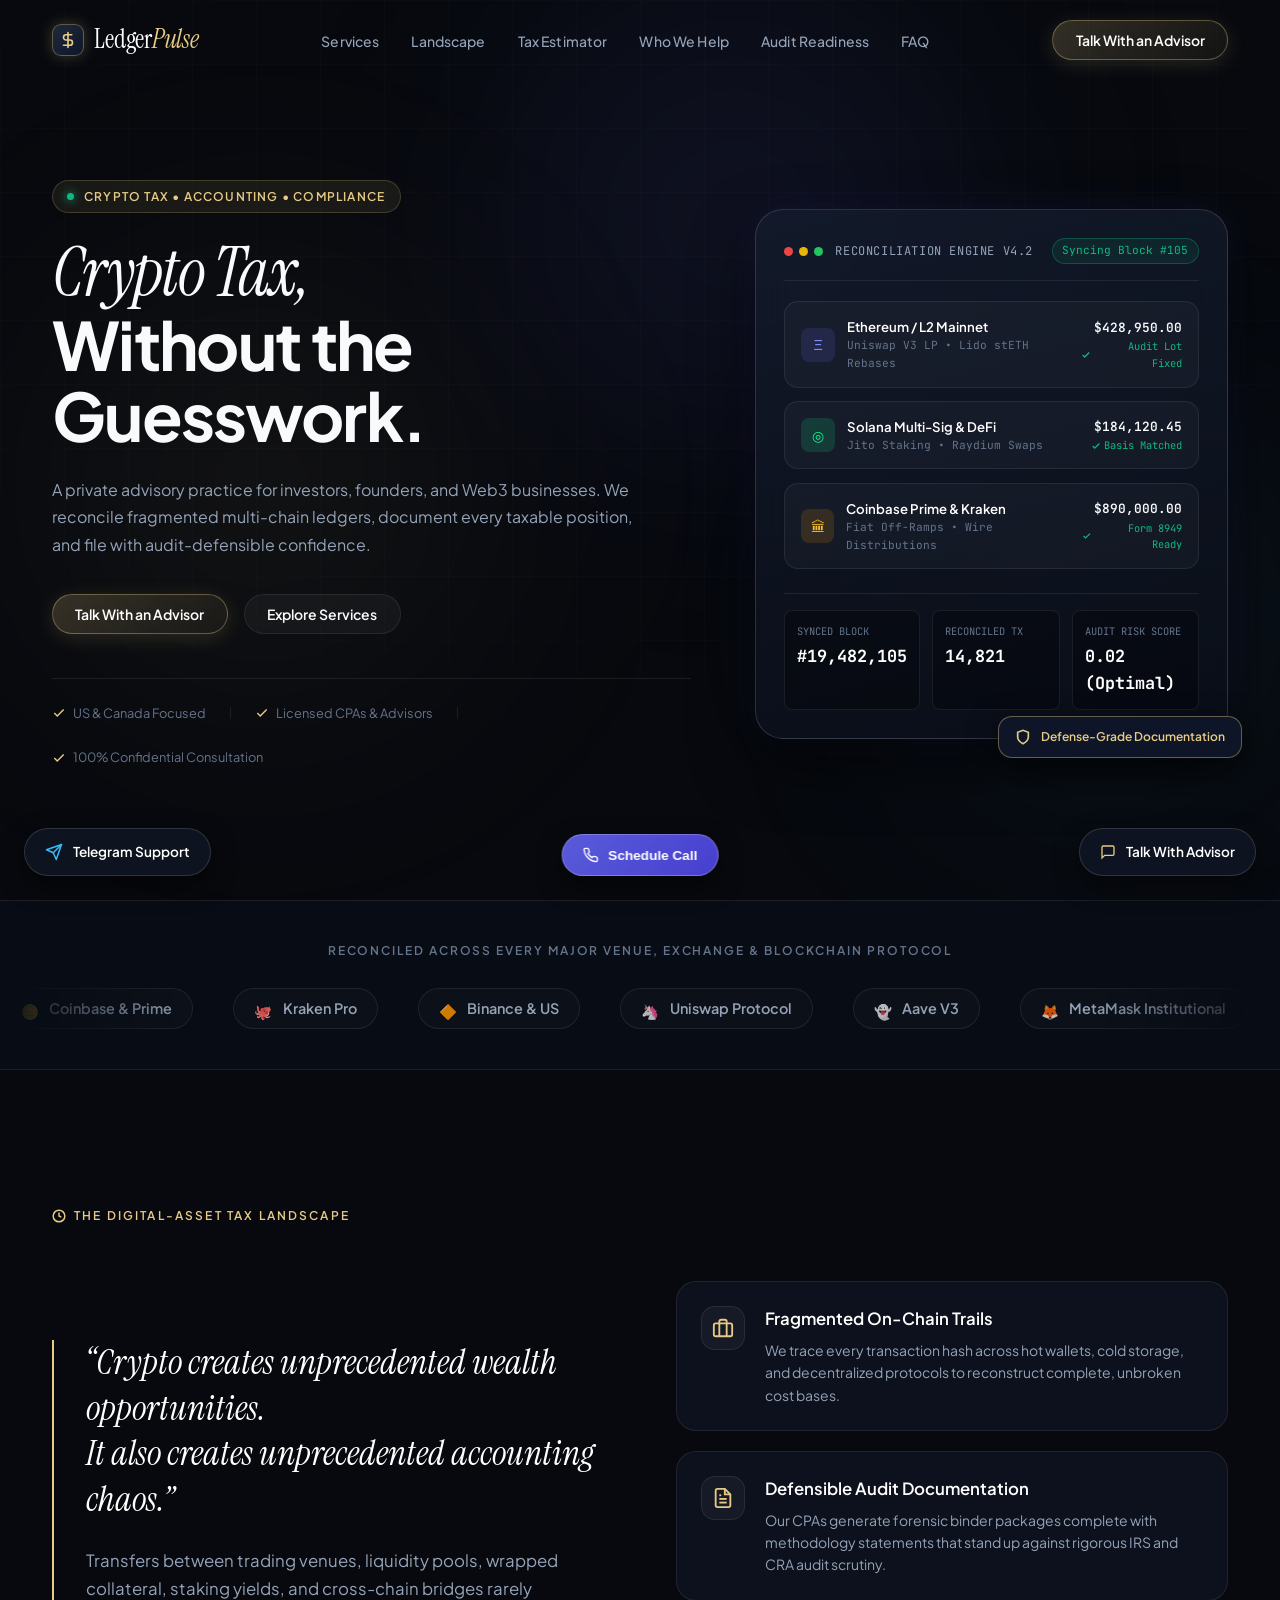
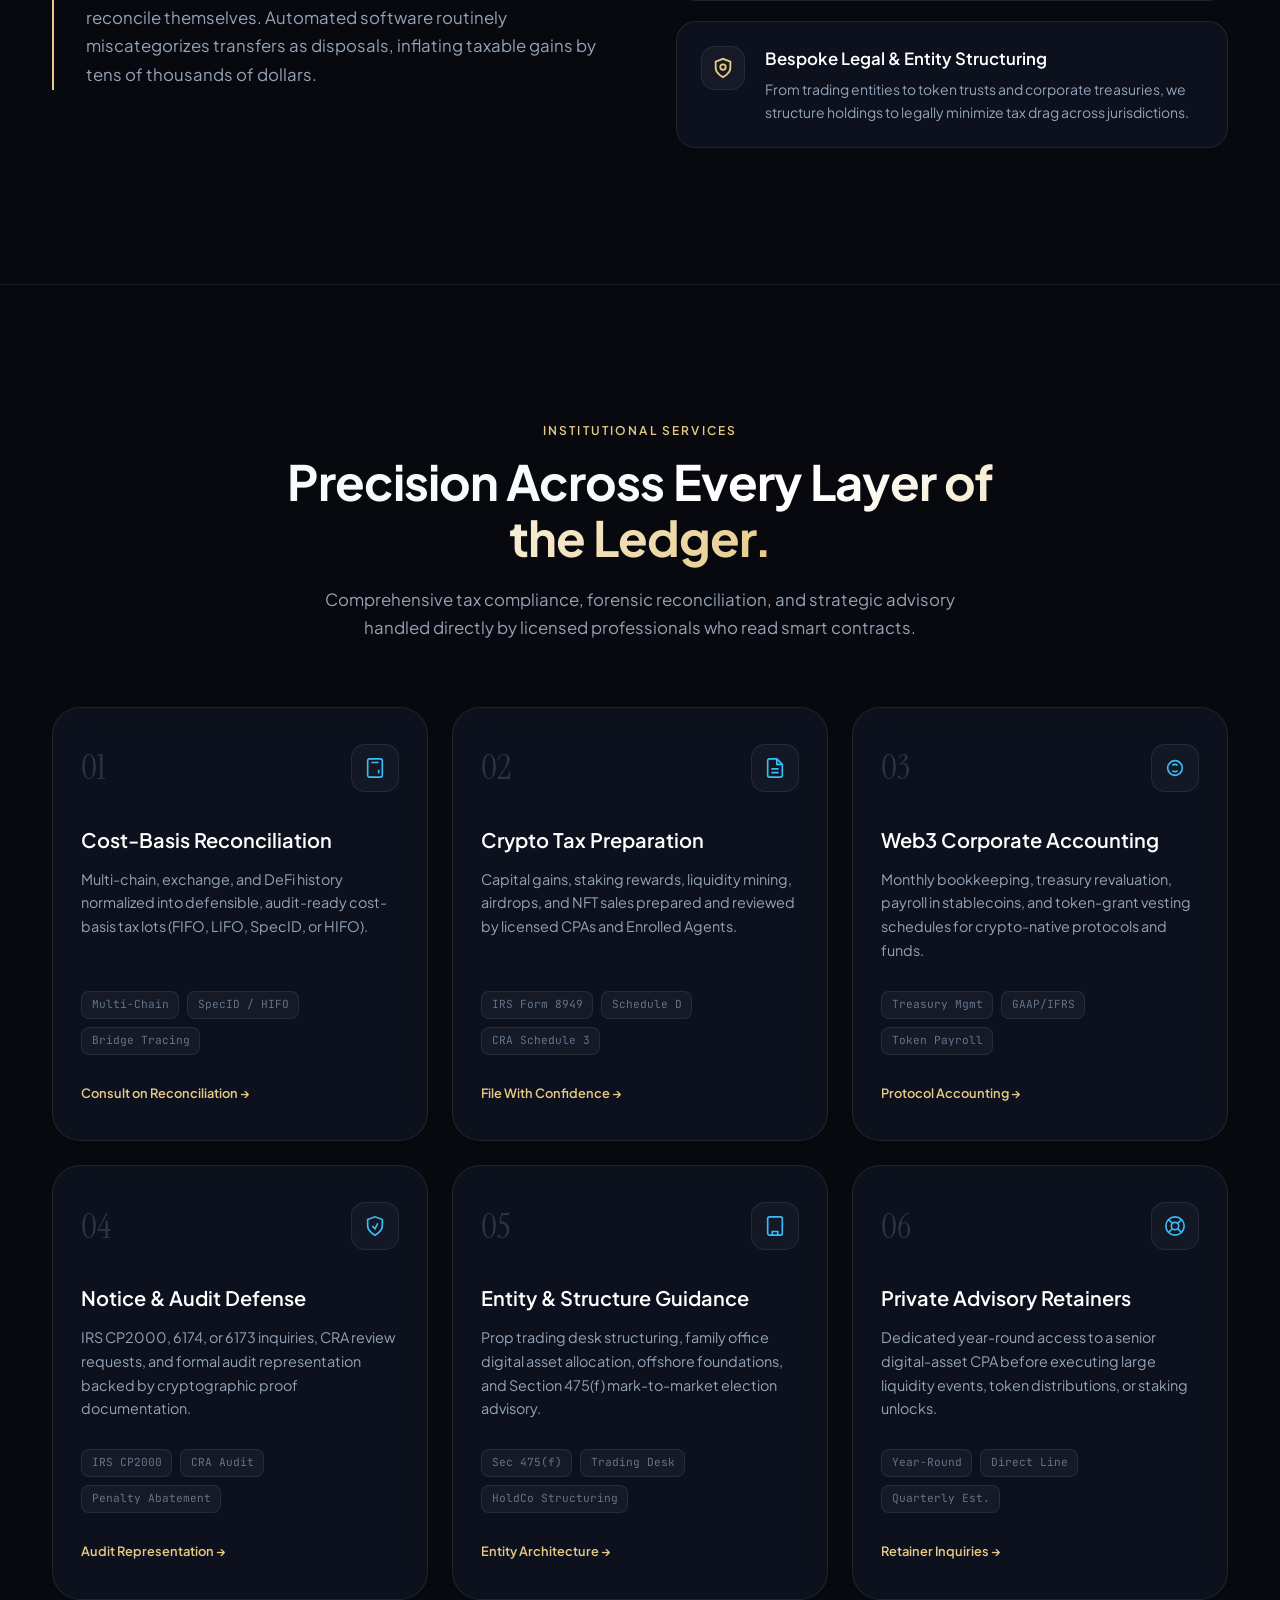
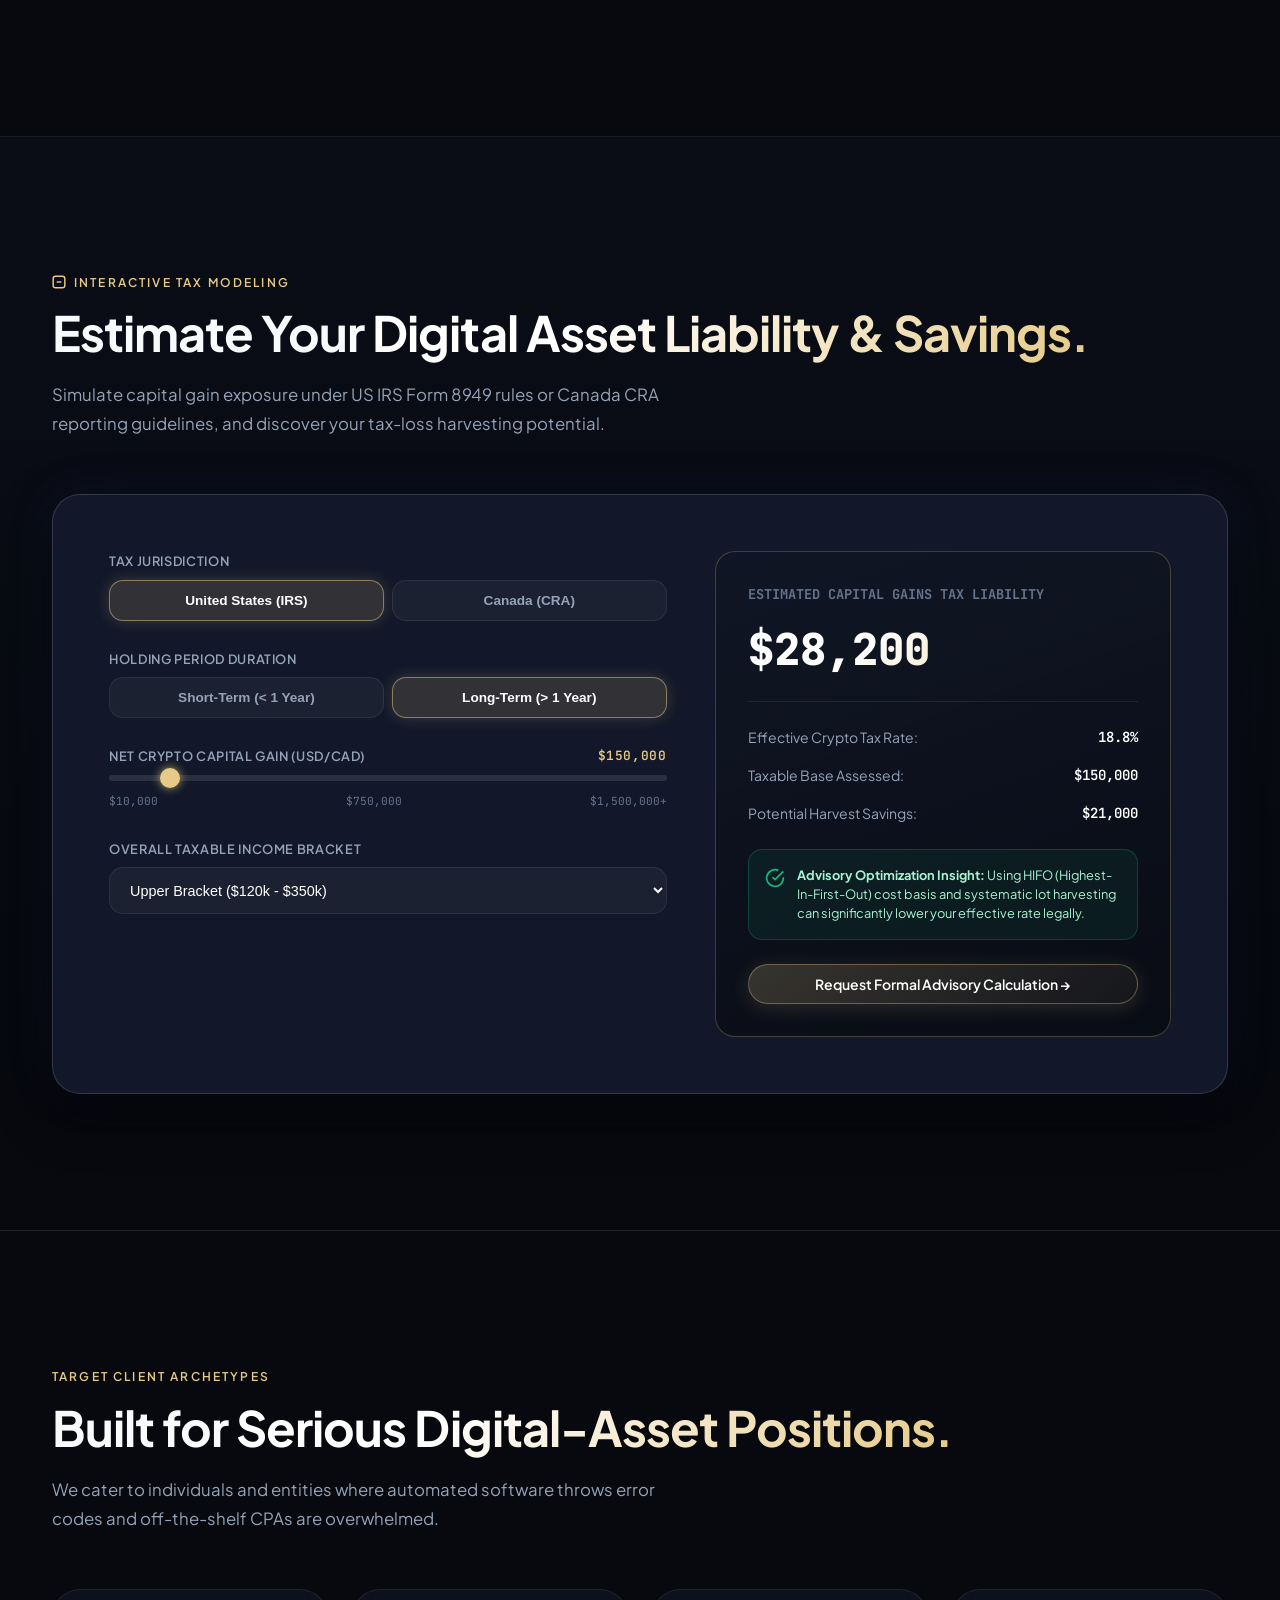
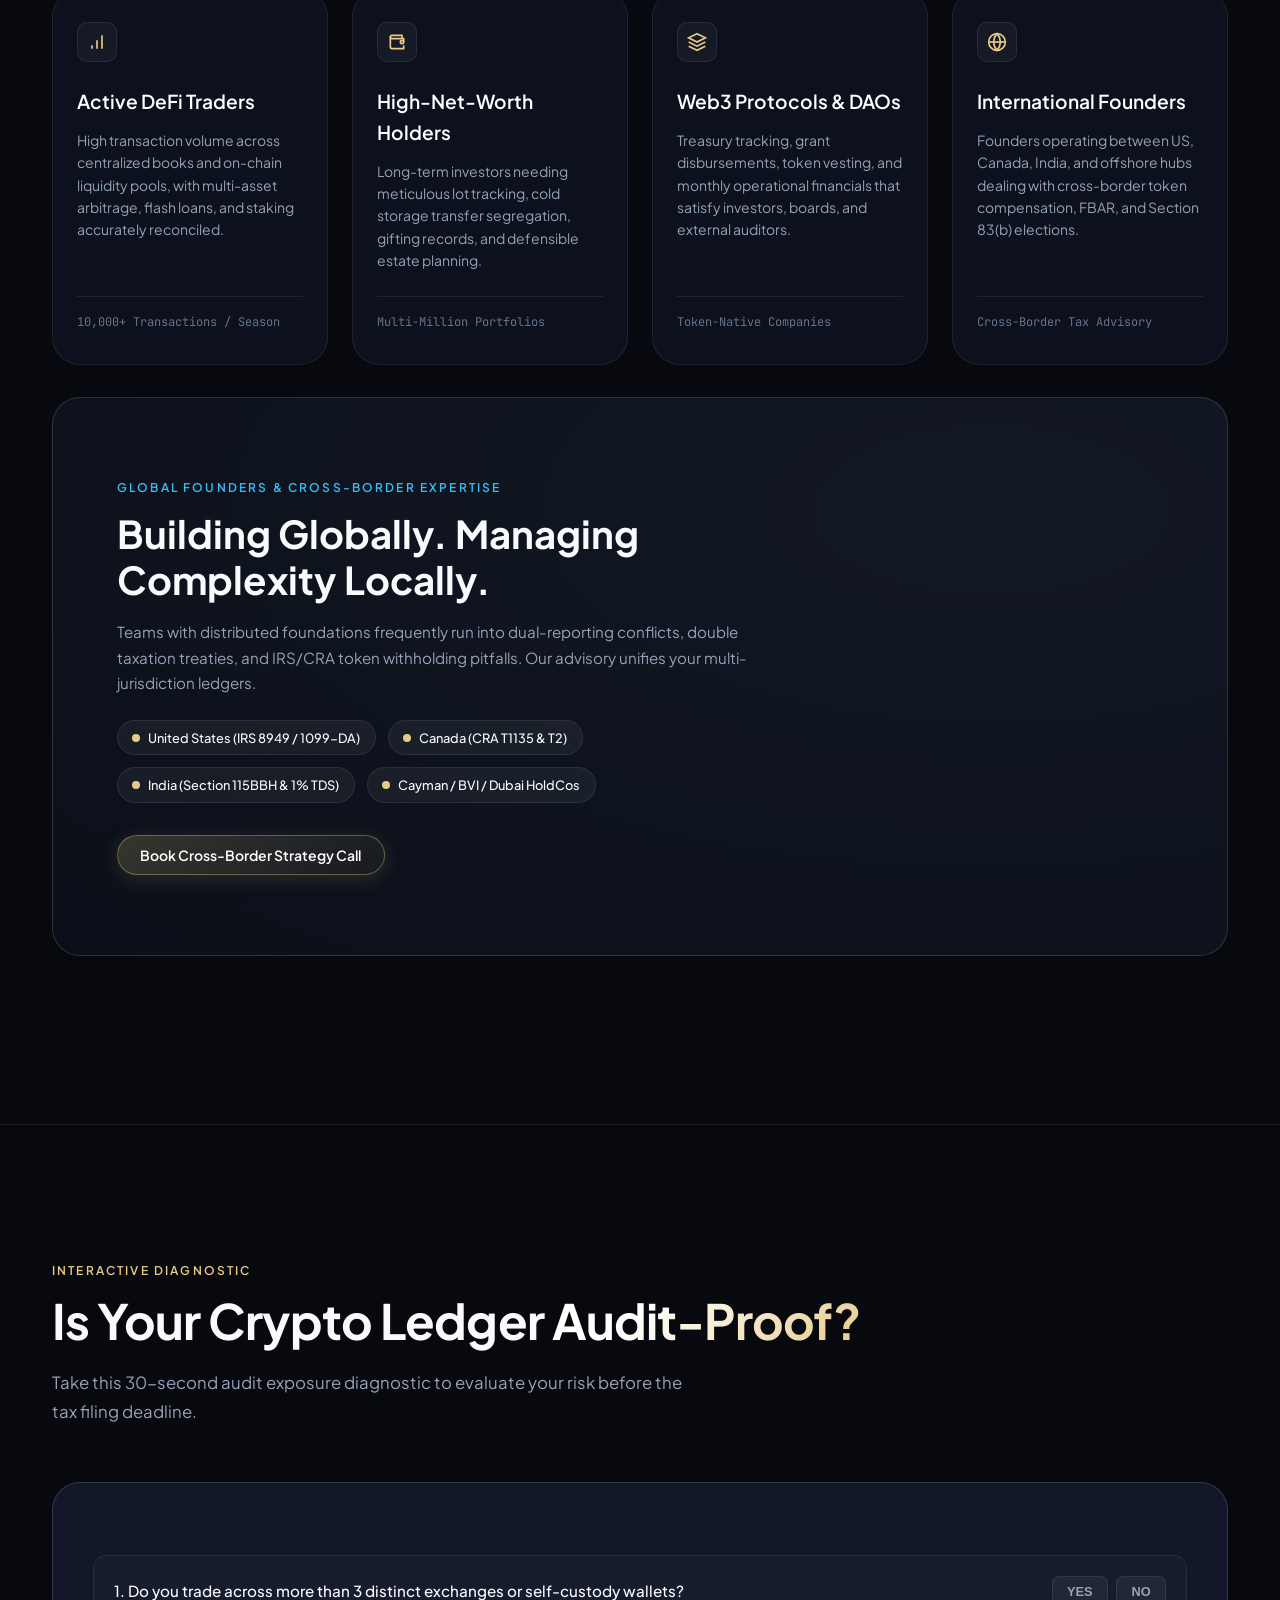
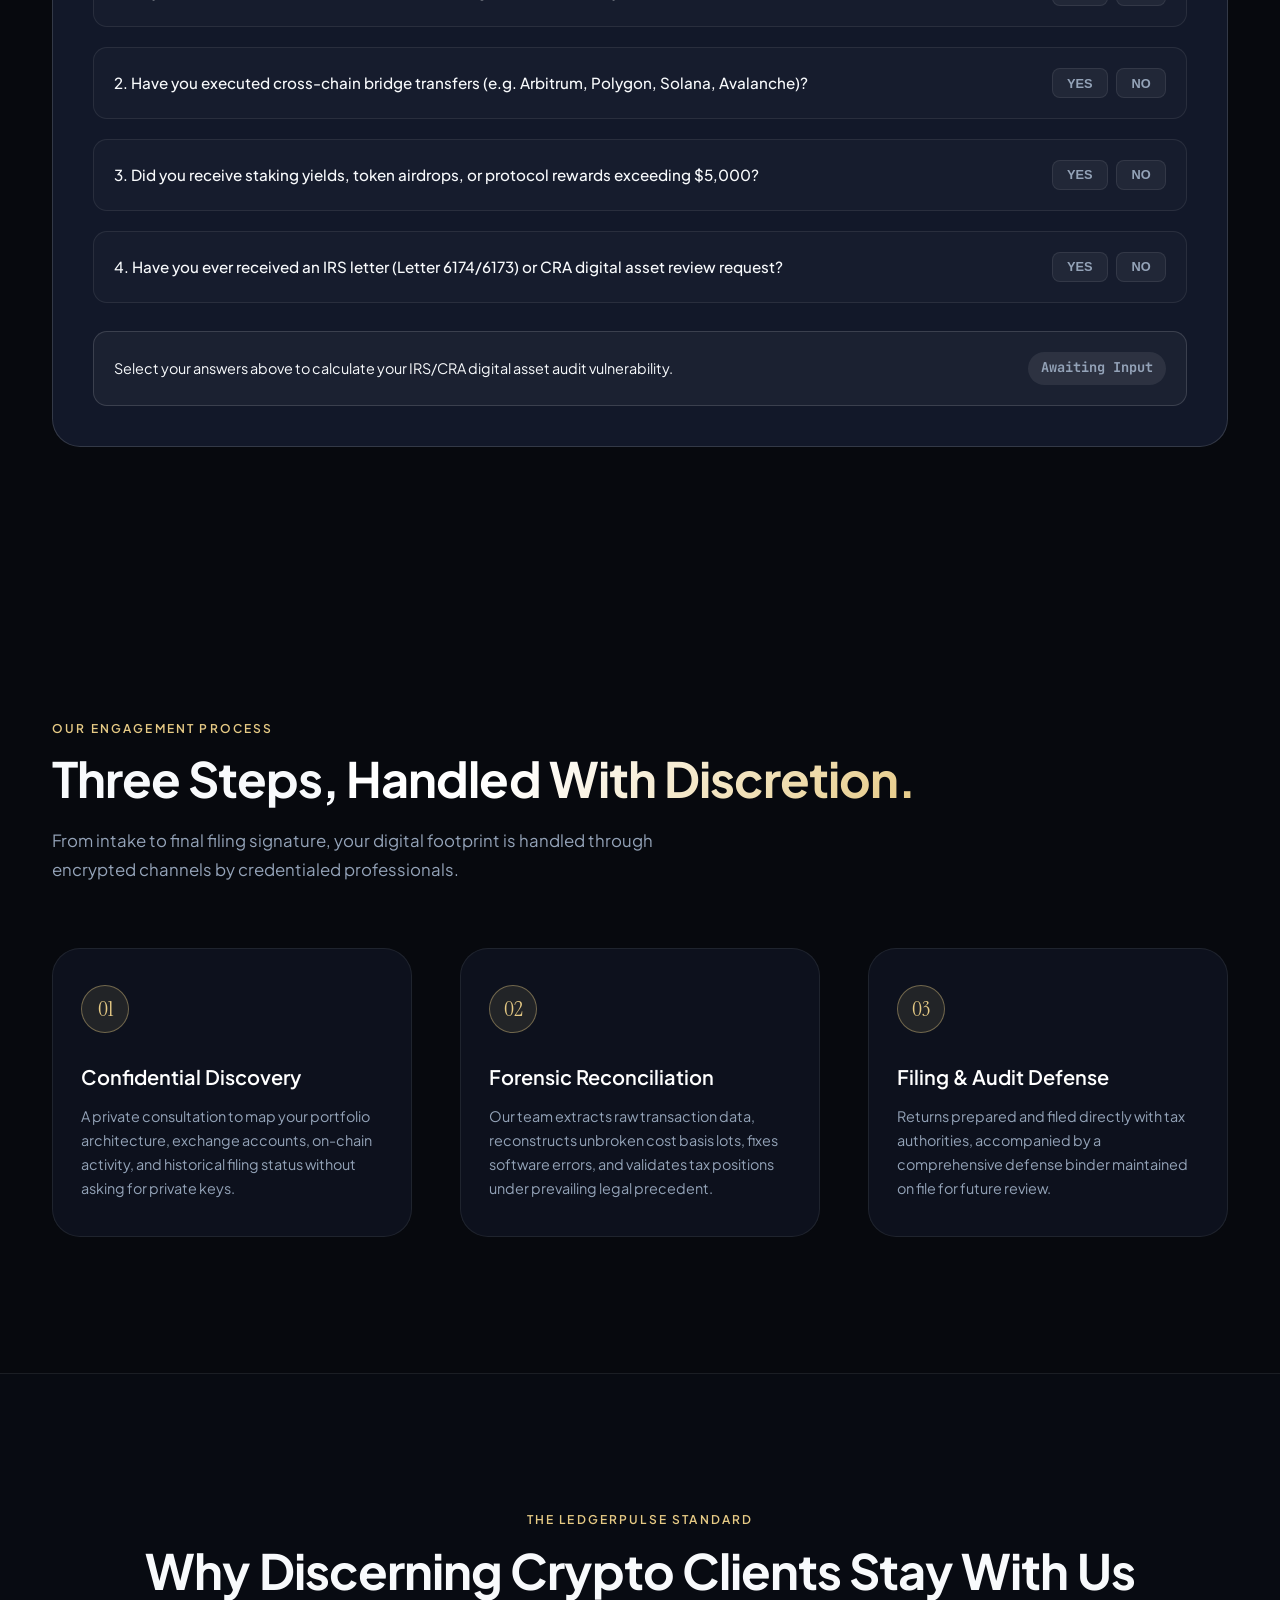
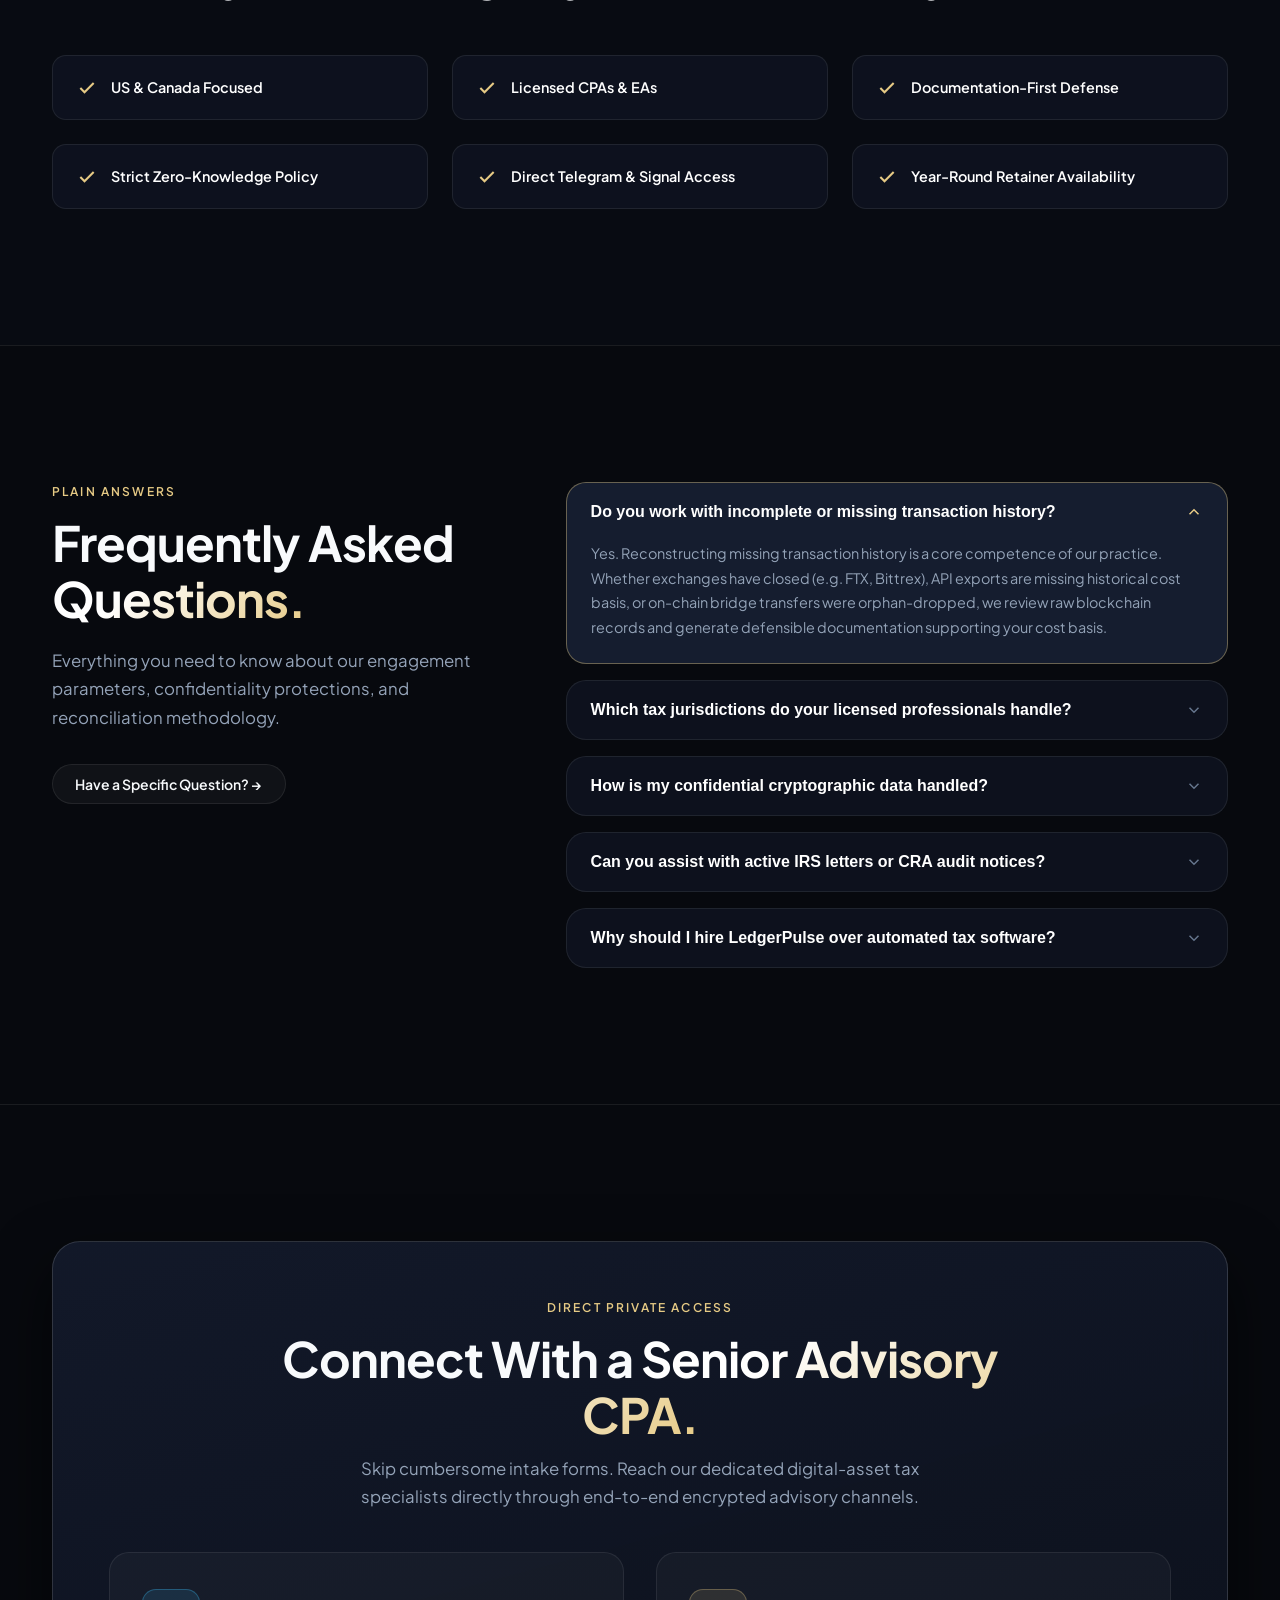
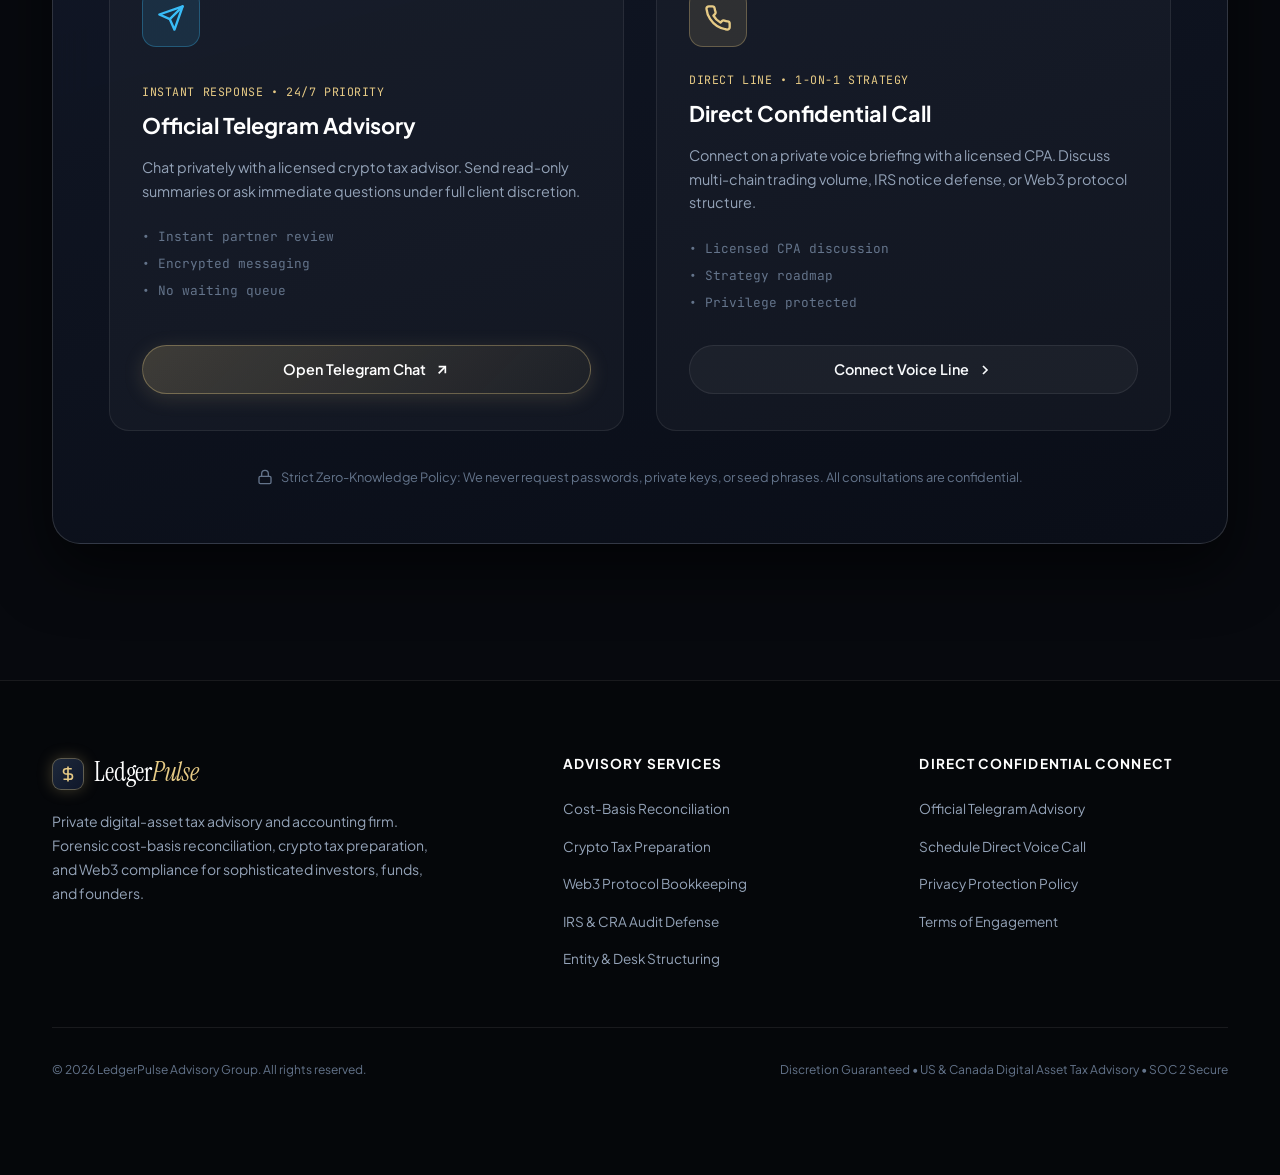
==== commit ec2d84a1: "Update index.html" ====
--- a/index.html
+++ b/index.html
@@ -62,7 +62,15 @@
     }
   }
   </script>
-</head>
+<!-- Google tag (gtag.js) -->
+<script async src="https://www.googletagmanager.com/gtag/js?id=G-77162G7ZF3"></script>
+<script>
+  window.dataLayer = window.dataLayer || [];
+  function gtag(){dataLayer.push(arguments);}
+  gtag('js', new Date());
+
+  gtag('config', 'G-77162G7ZF3');
+</script></head>
 <body>
 
   <!-- Ambient Light Atmosphere -->
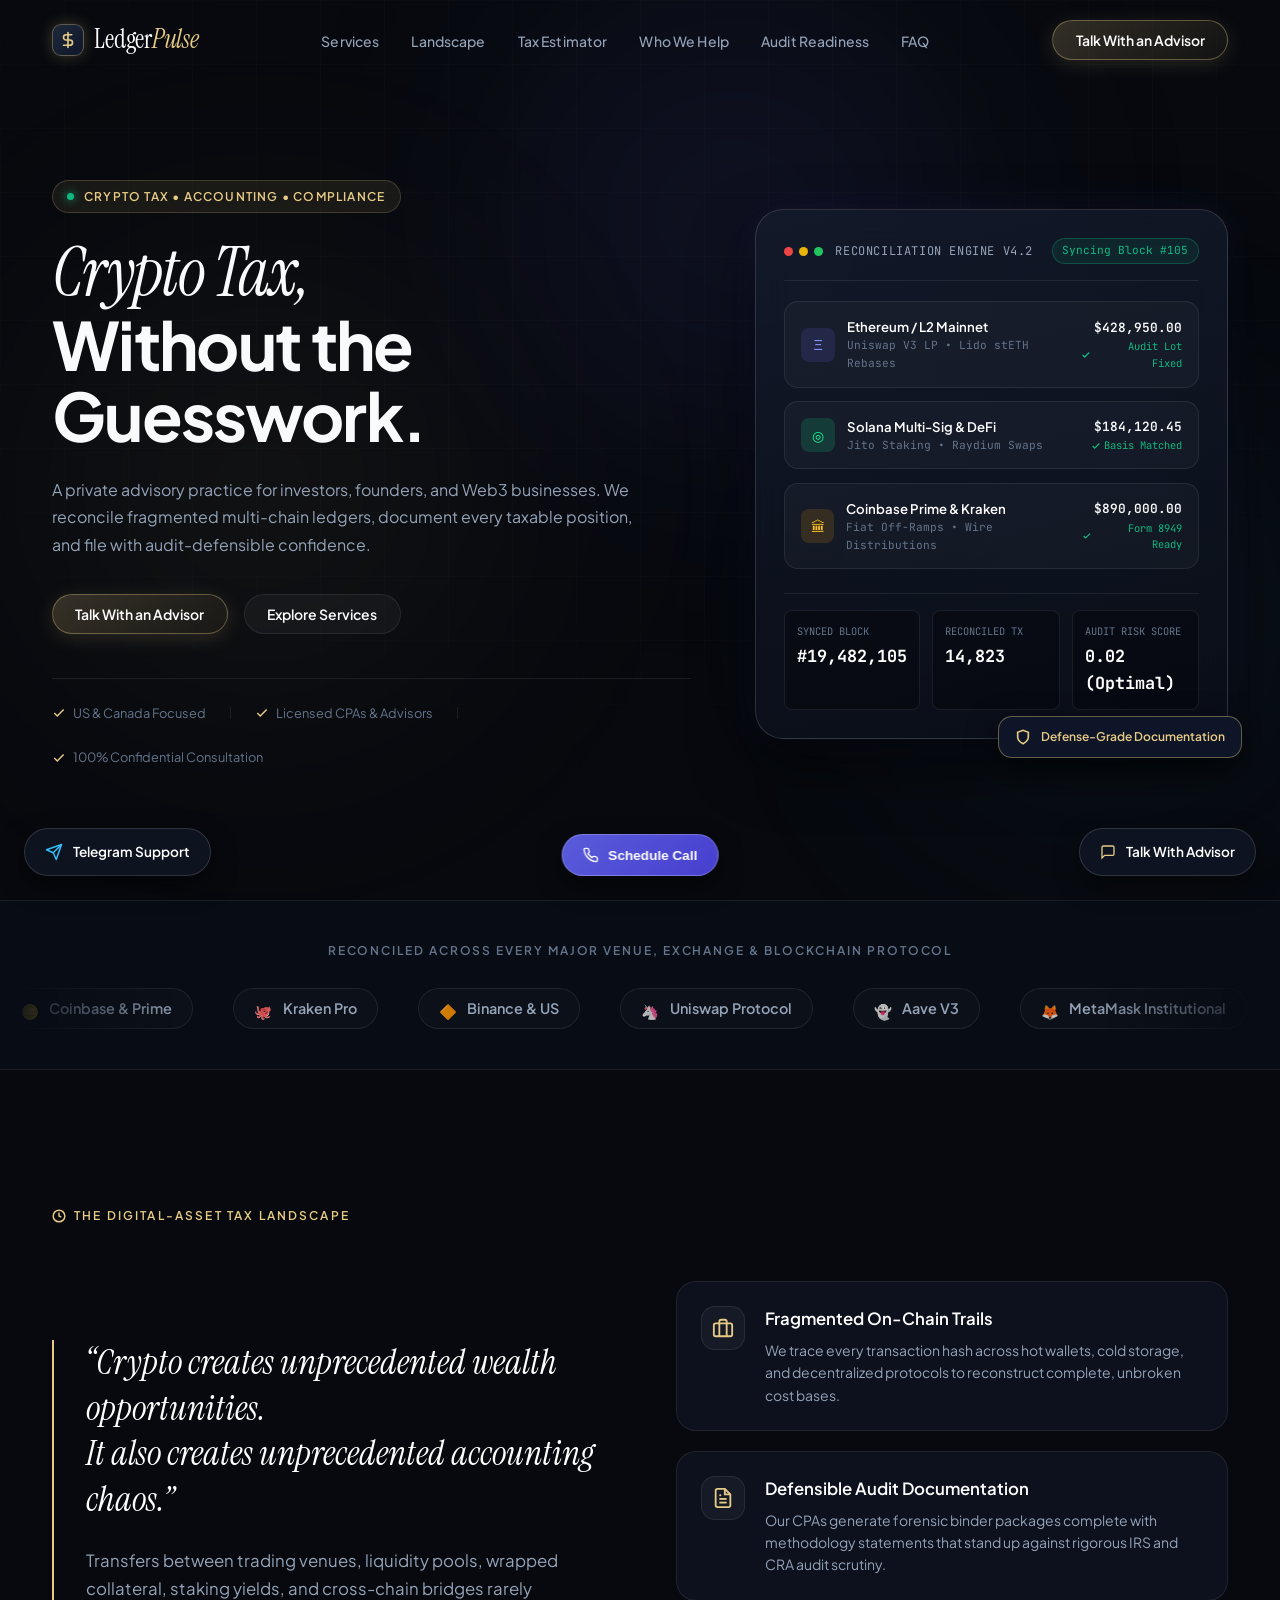
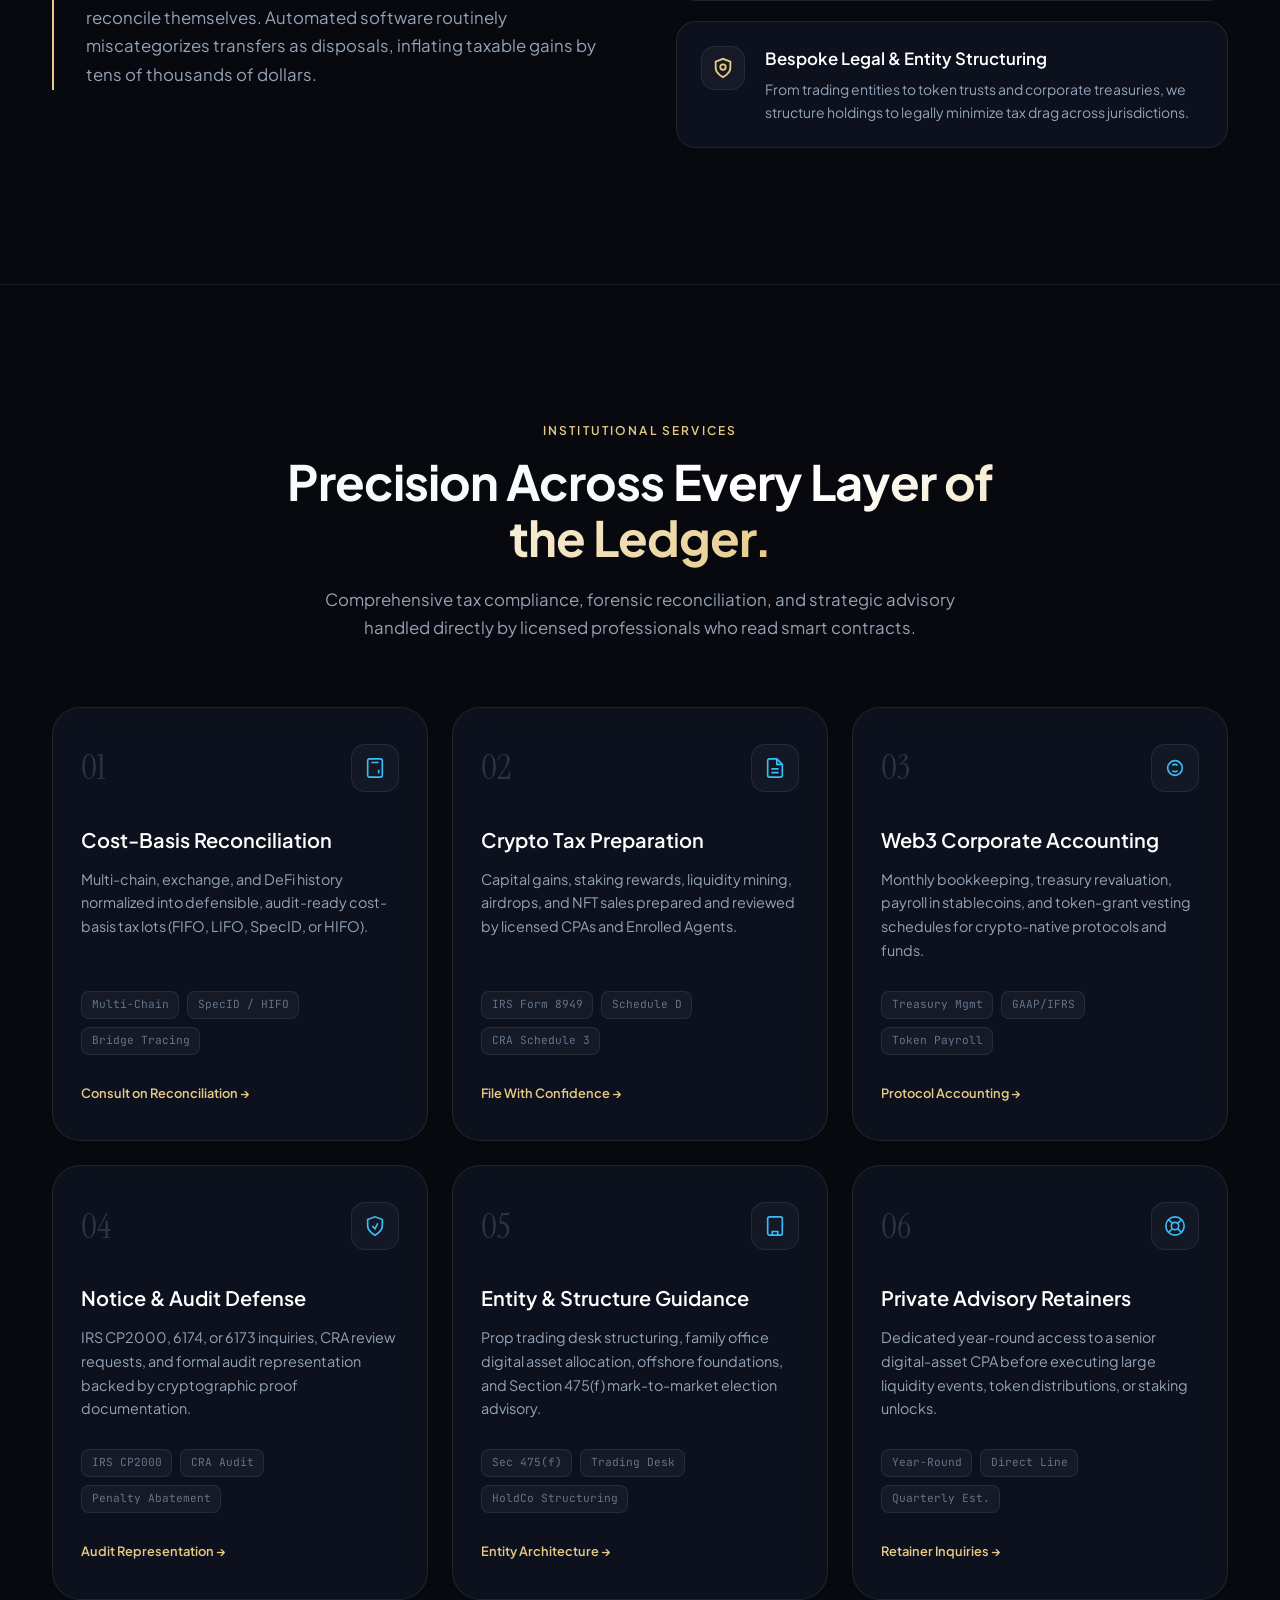
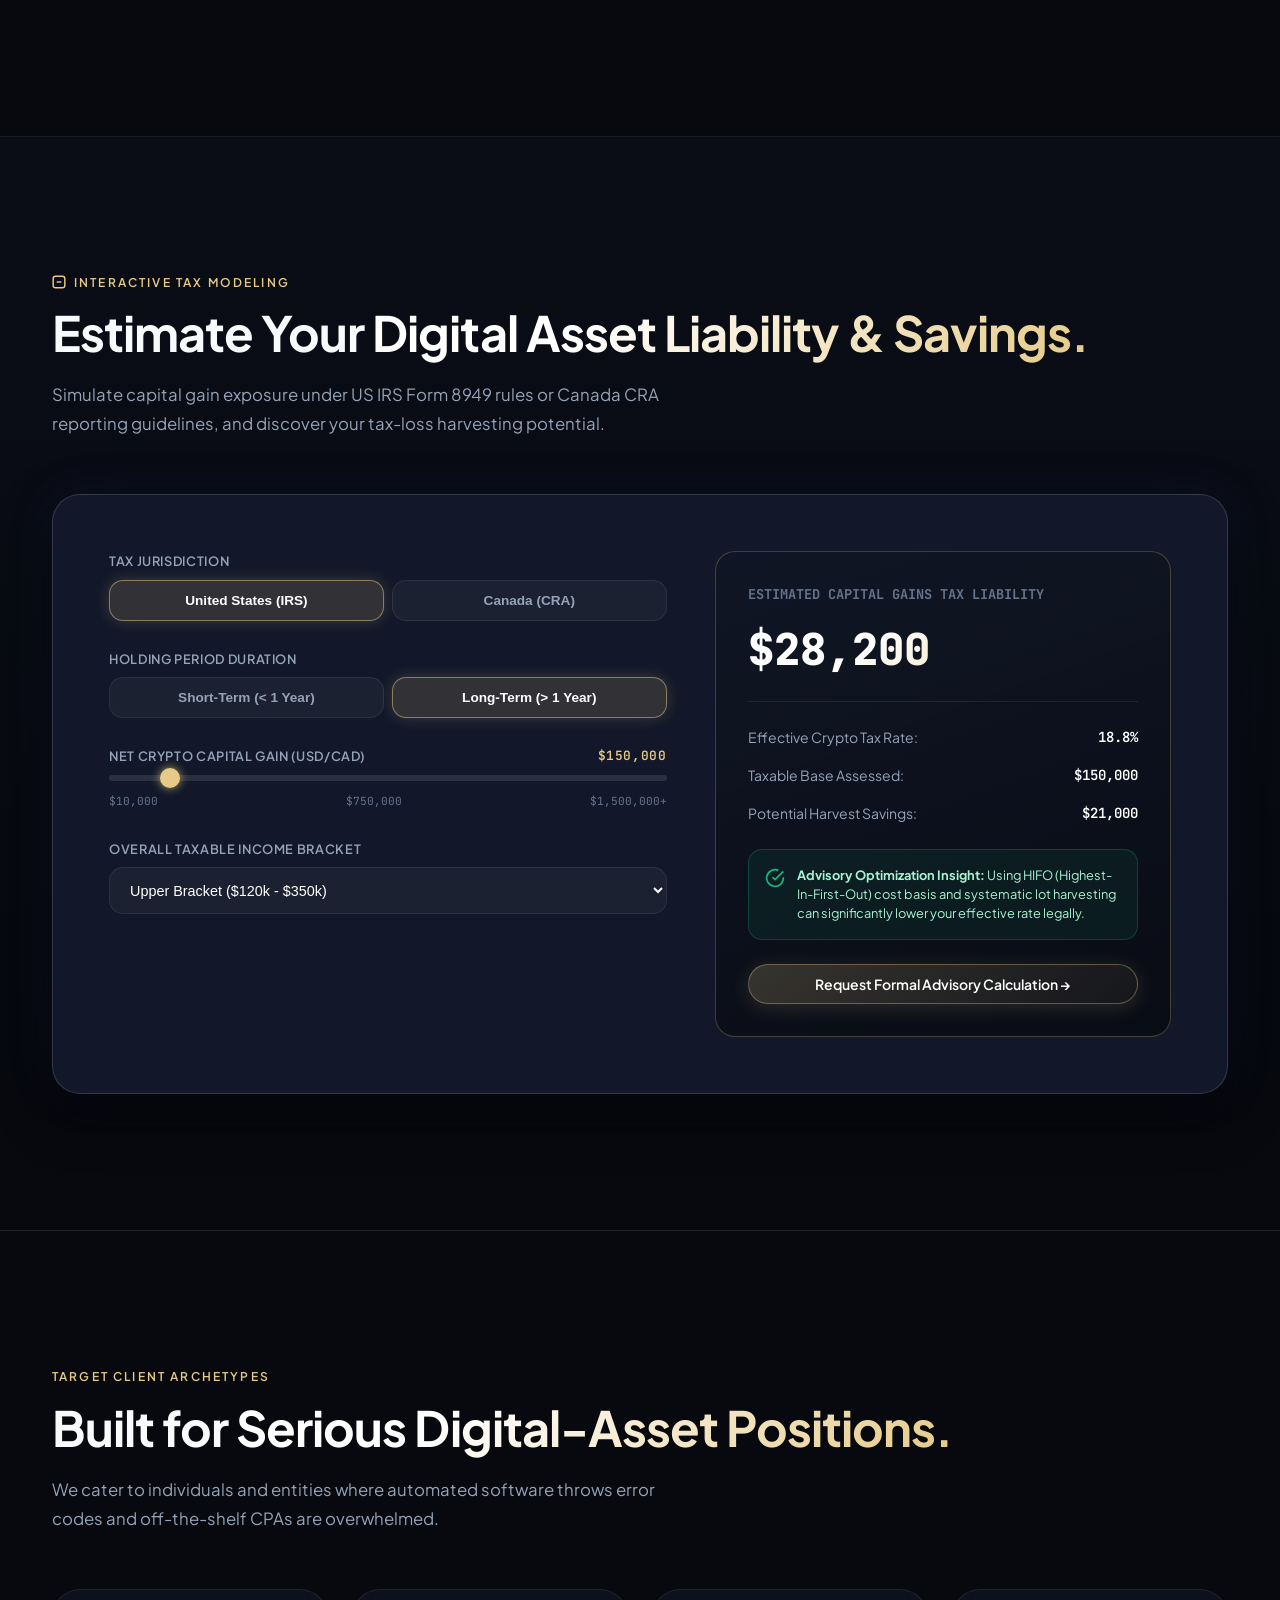
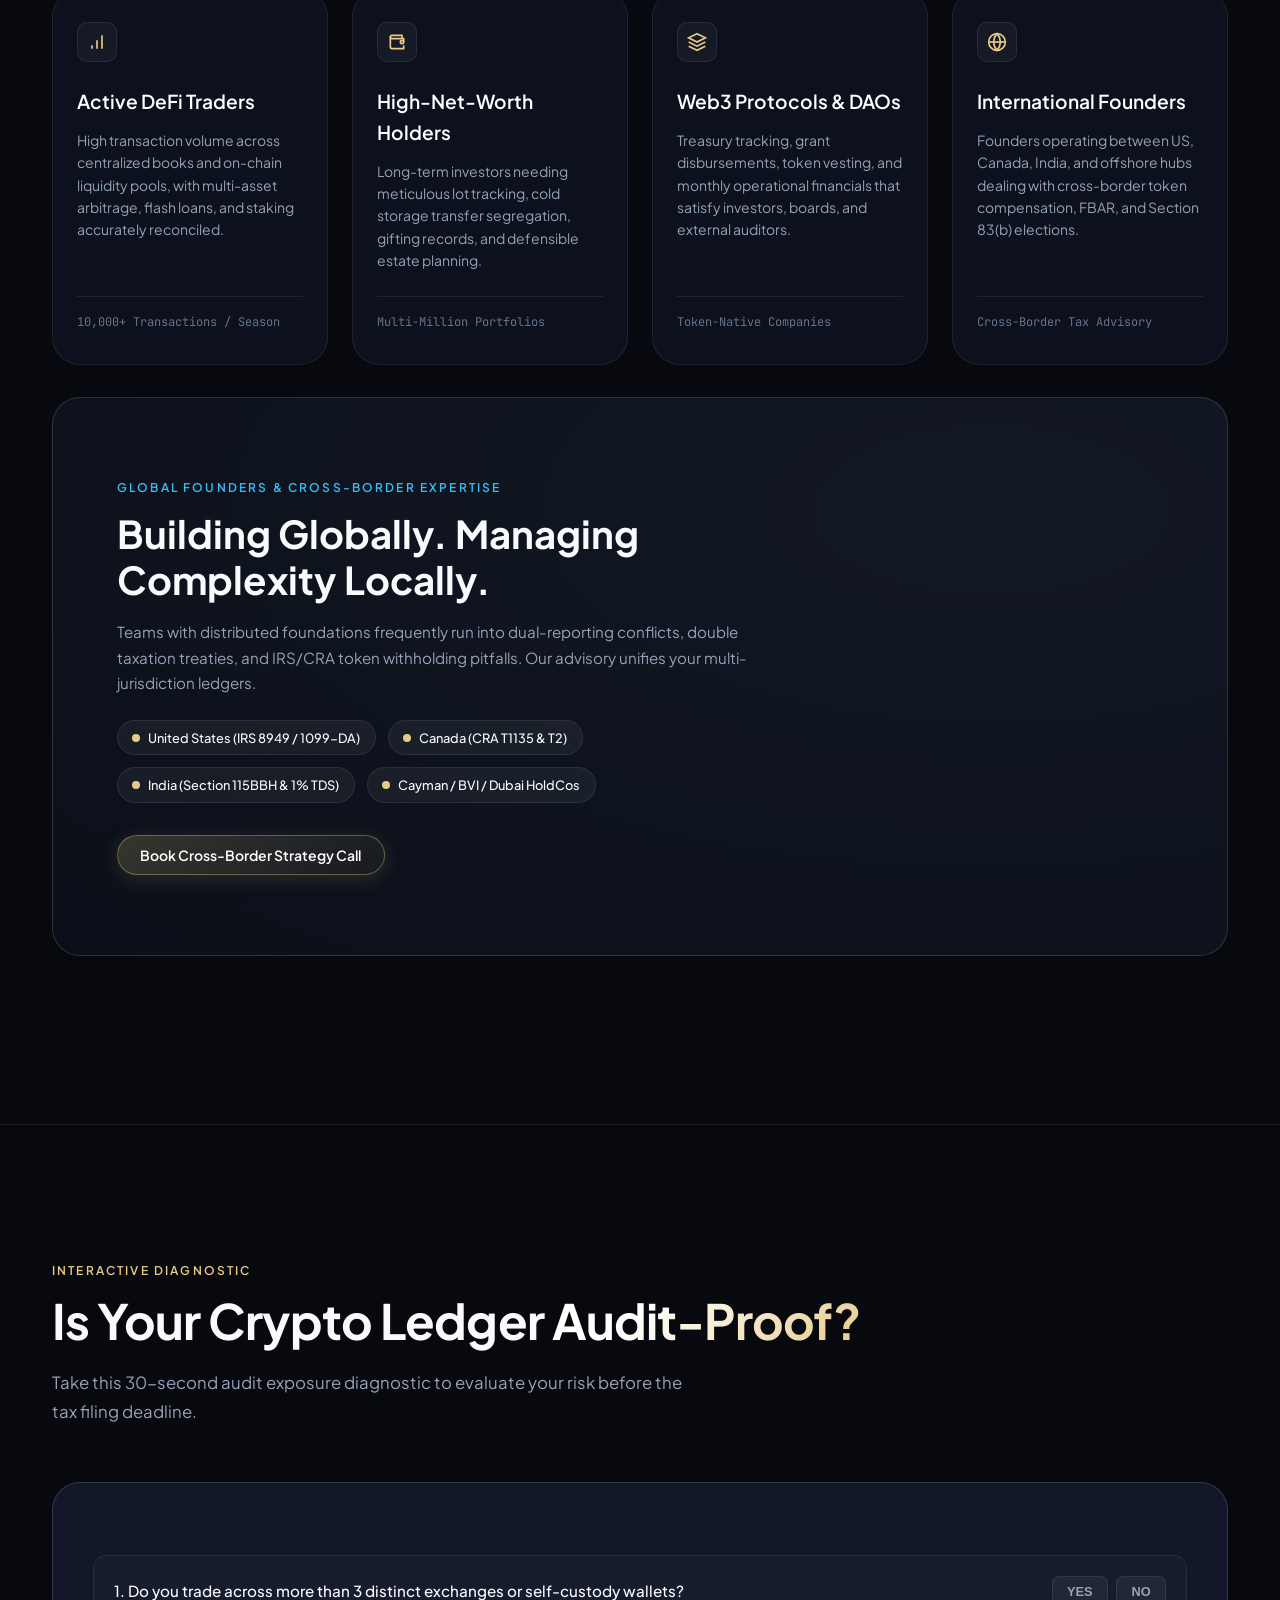
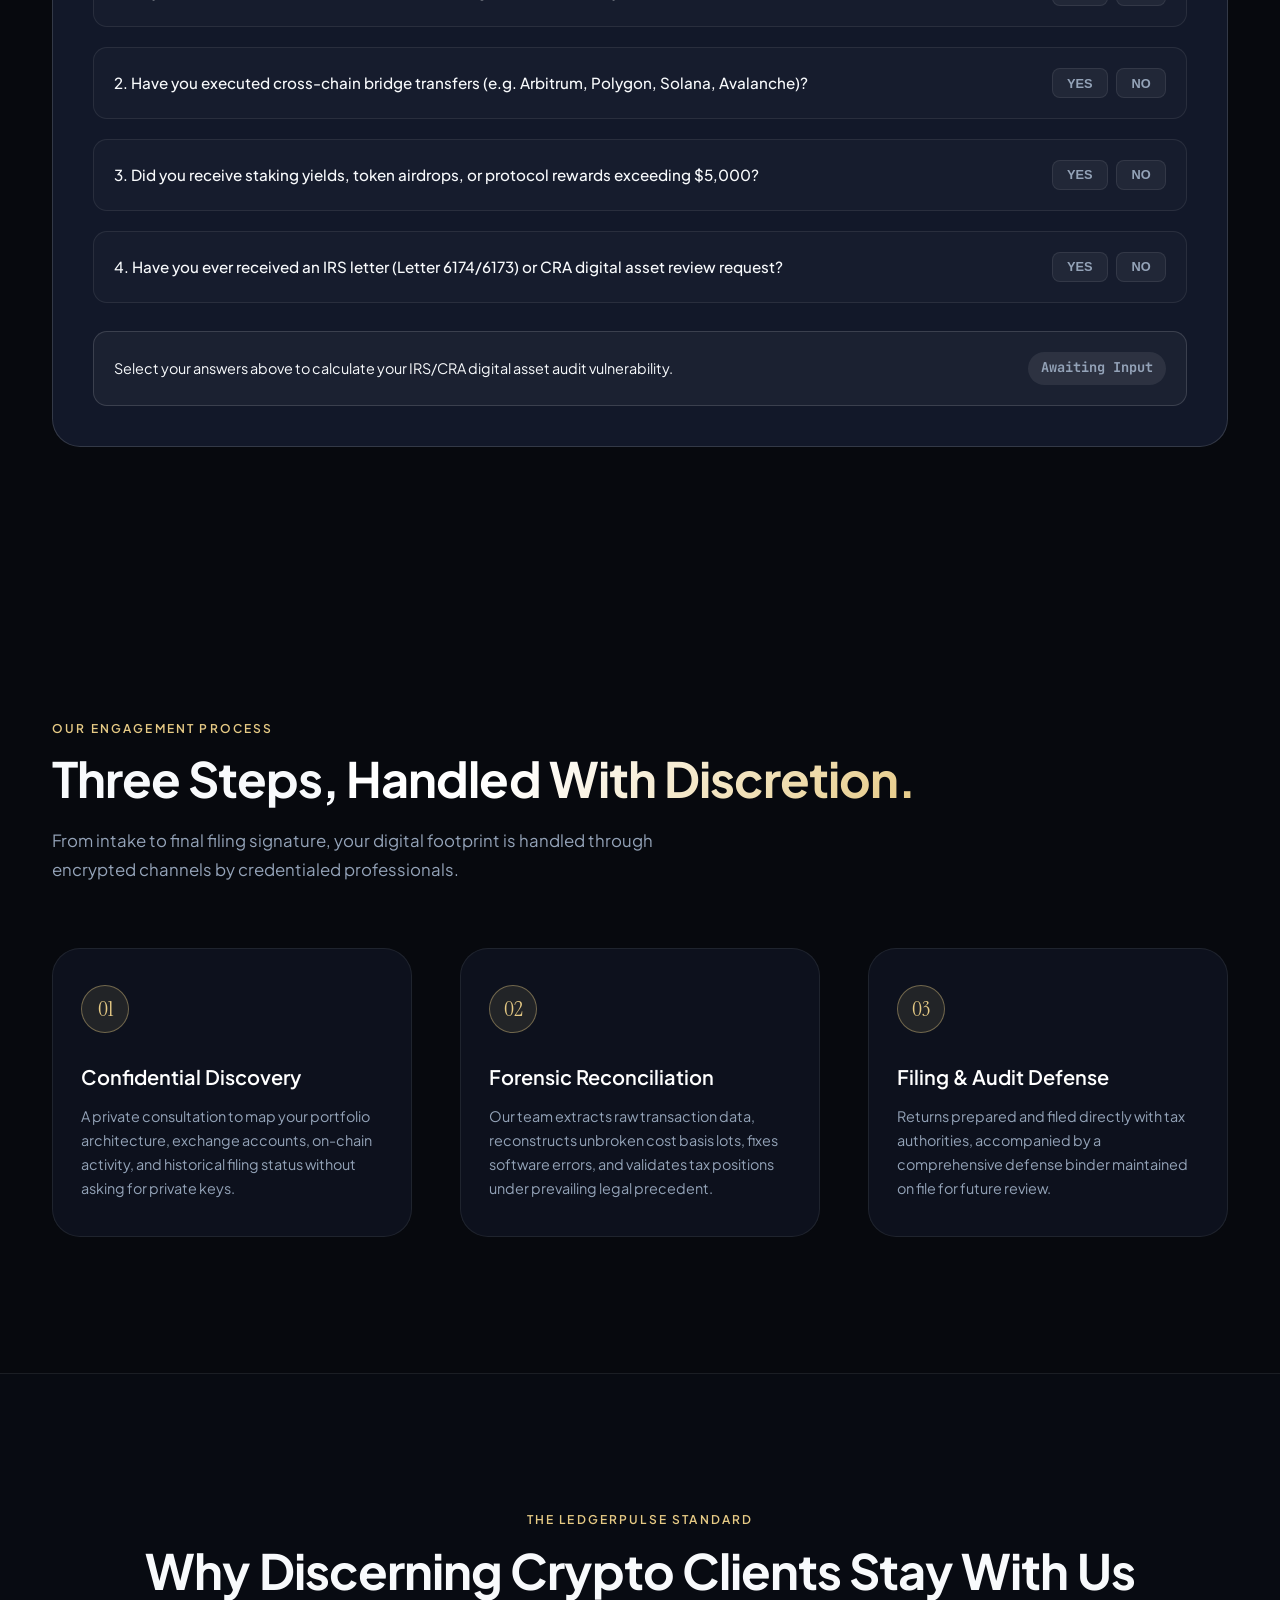
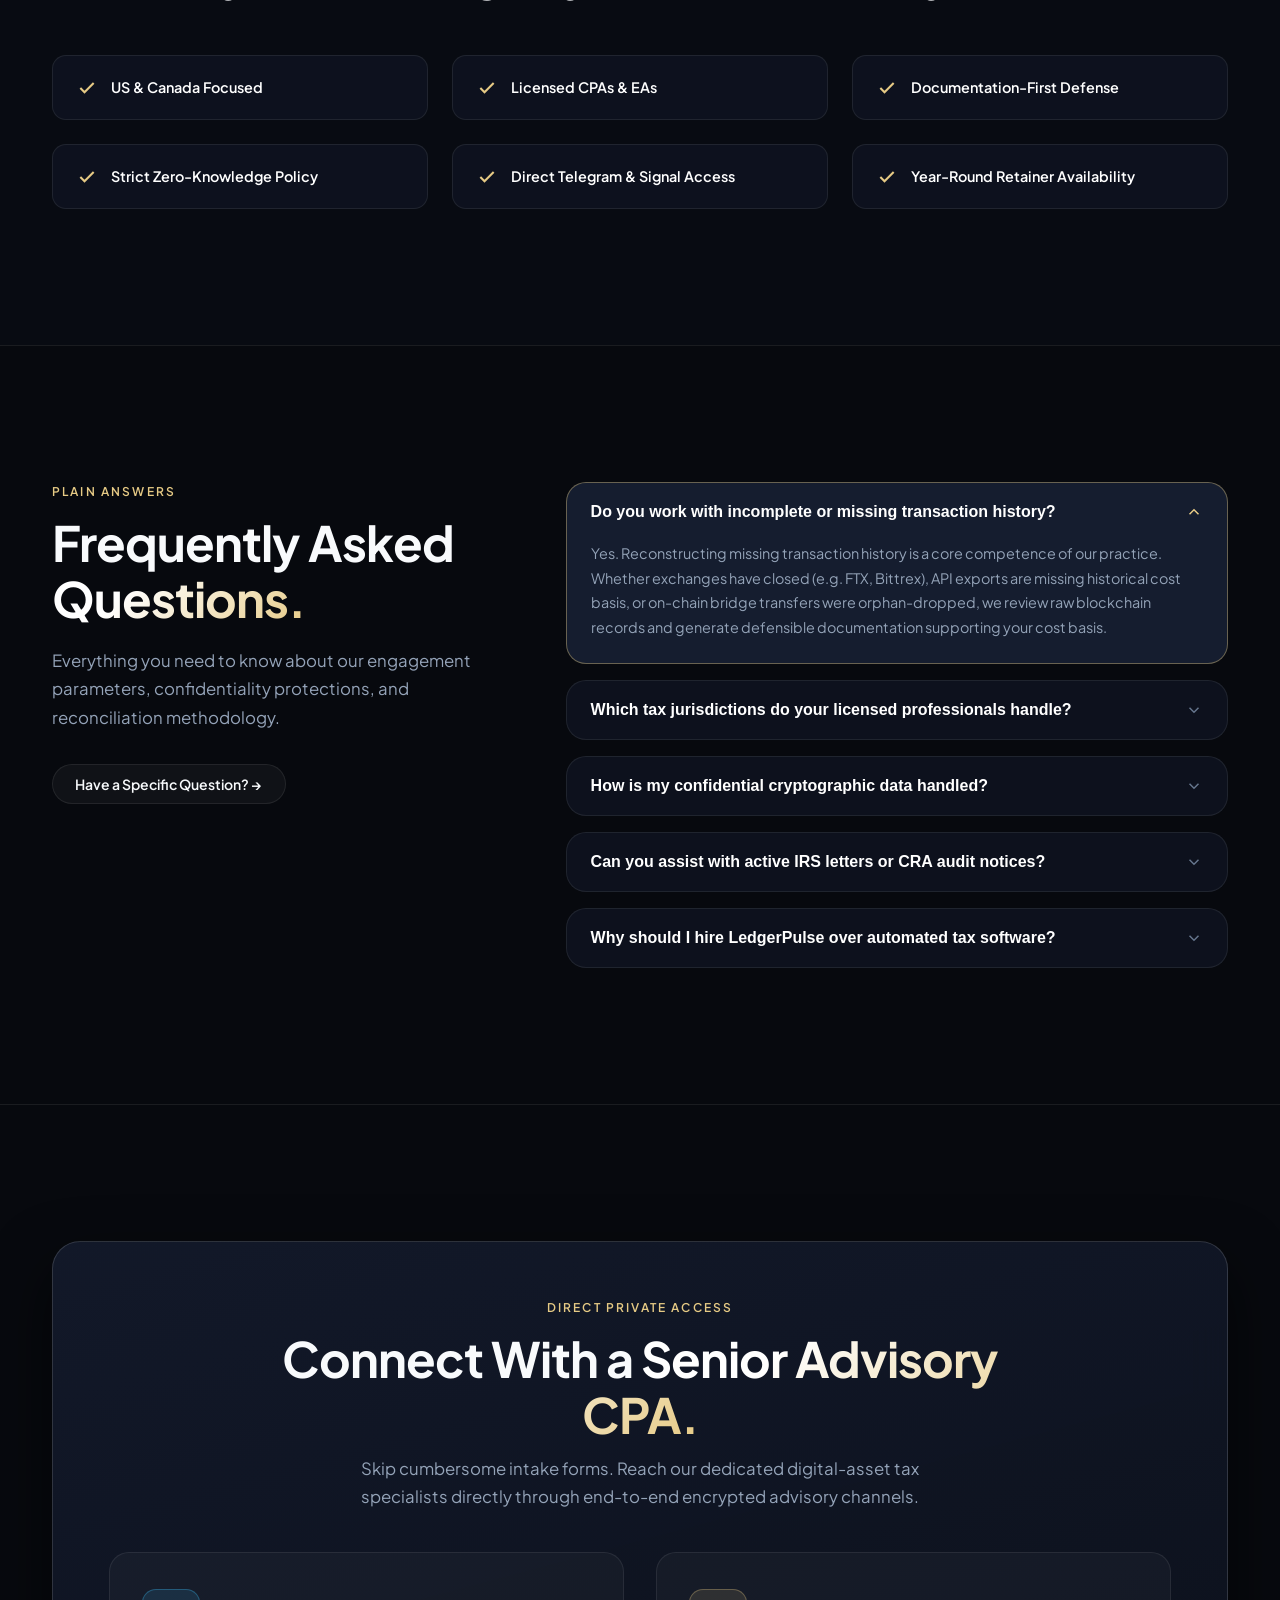
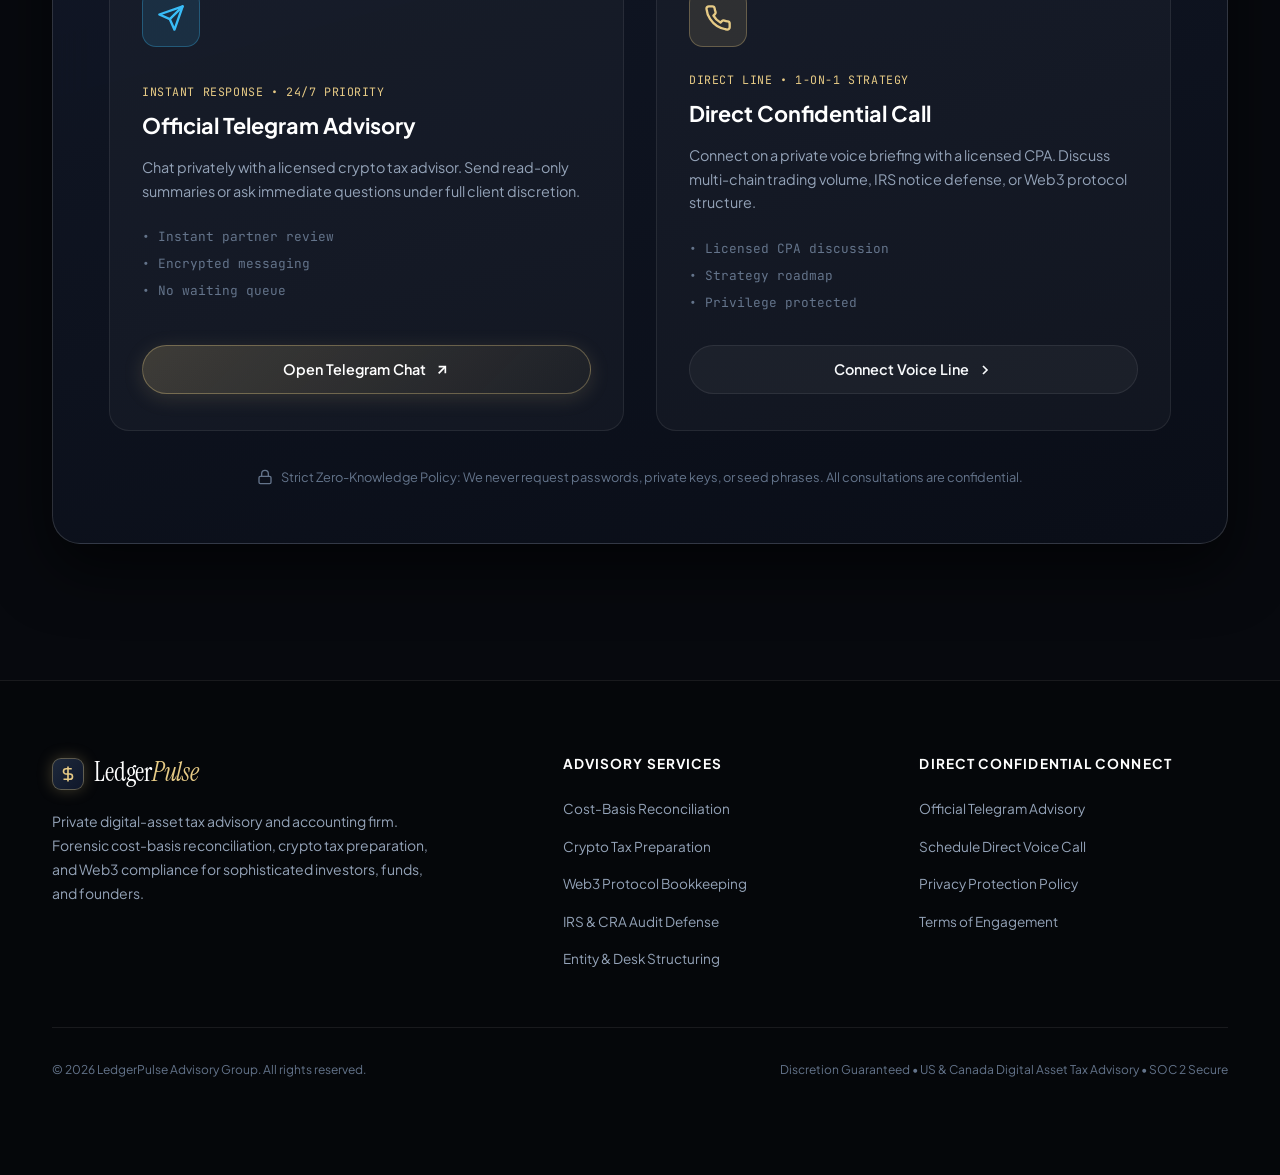
==== commit ec37295a: "Update index.html" ====
--- a/index.html
+++ b/index.html
@@ -70,7 +70,12 @@
   gtag('js', new Date());
 
   gtag('config', 'G-77162G7ZF3');
-</script></head>
+</script>
+<!-- Event snippet for Page view conversion page -->
+<script>
+  gtag('event', 'conversion', {'send_to': 'AW-18339280719/asy2CLKv5ZsdEM_u7KhE'});
+</script>
+</head>
 <body>
 
   <!-- Ambient Light Atmosphere -->
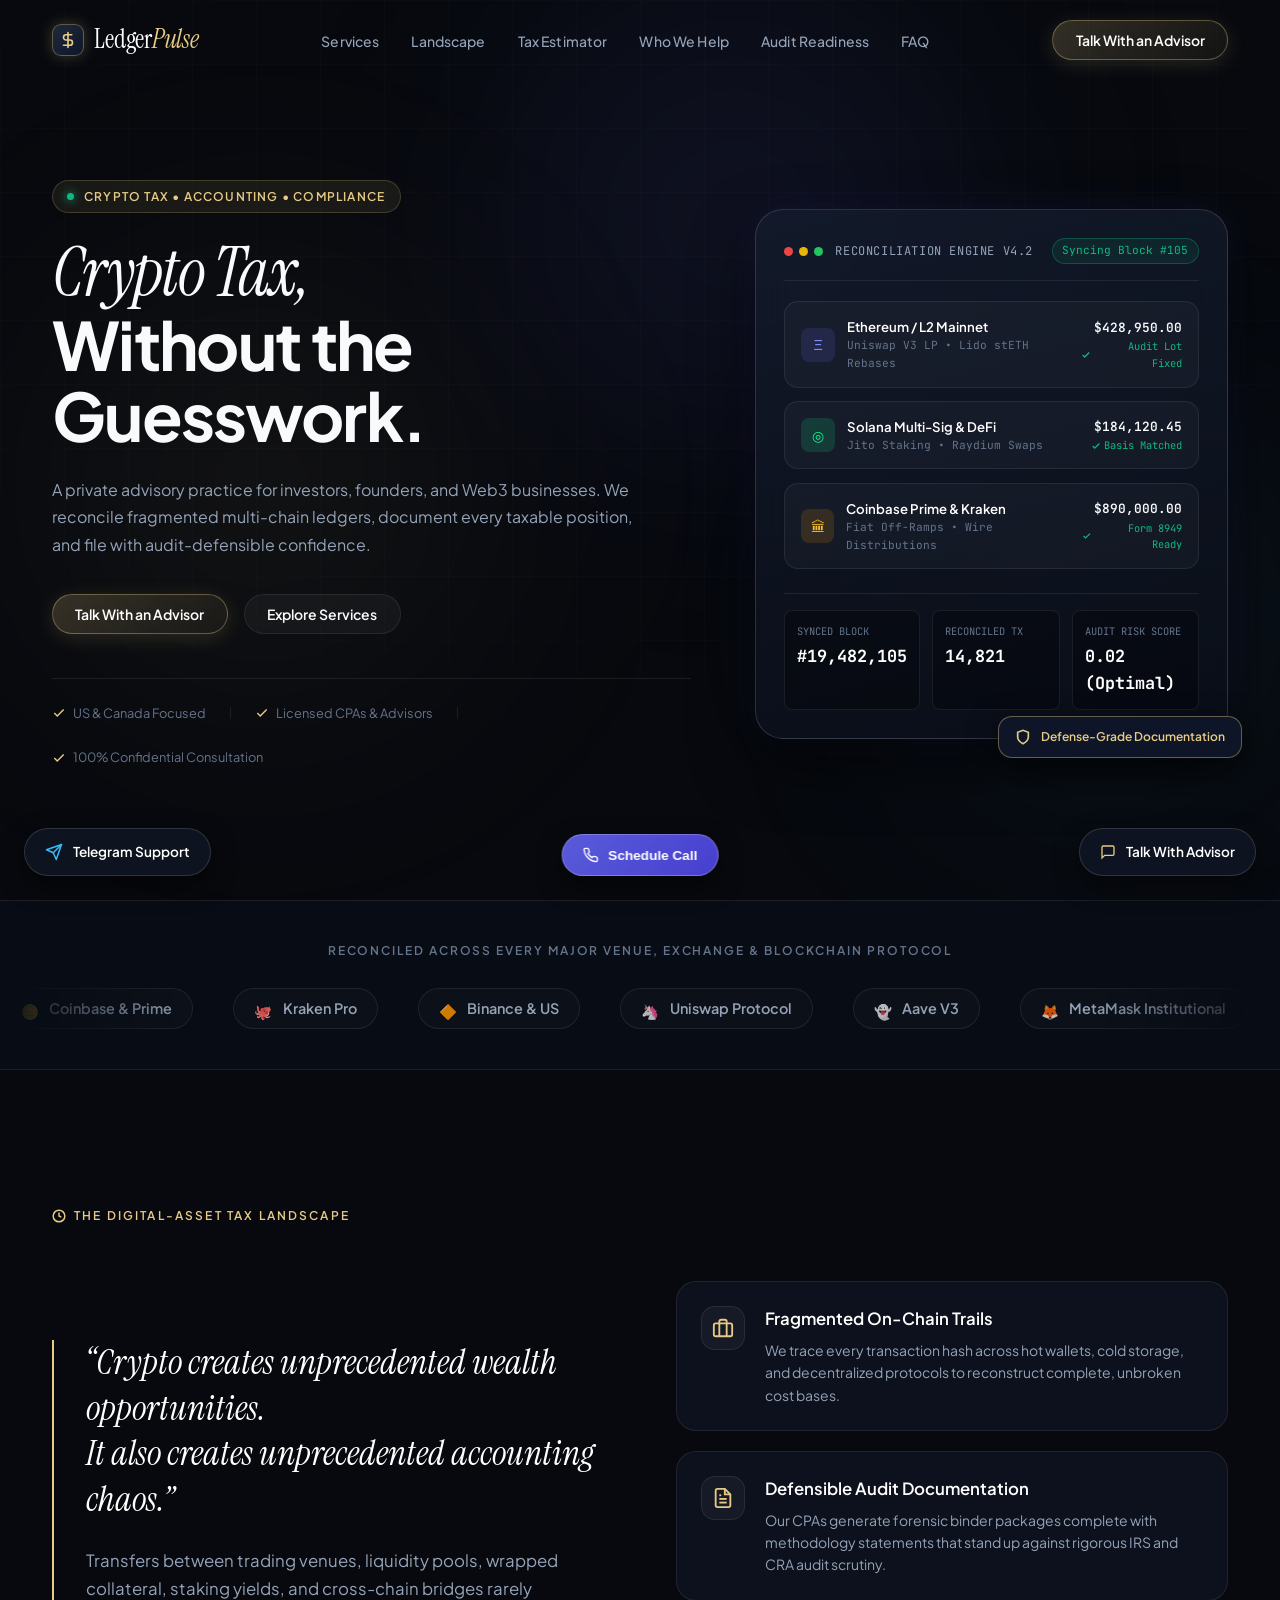
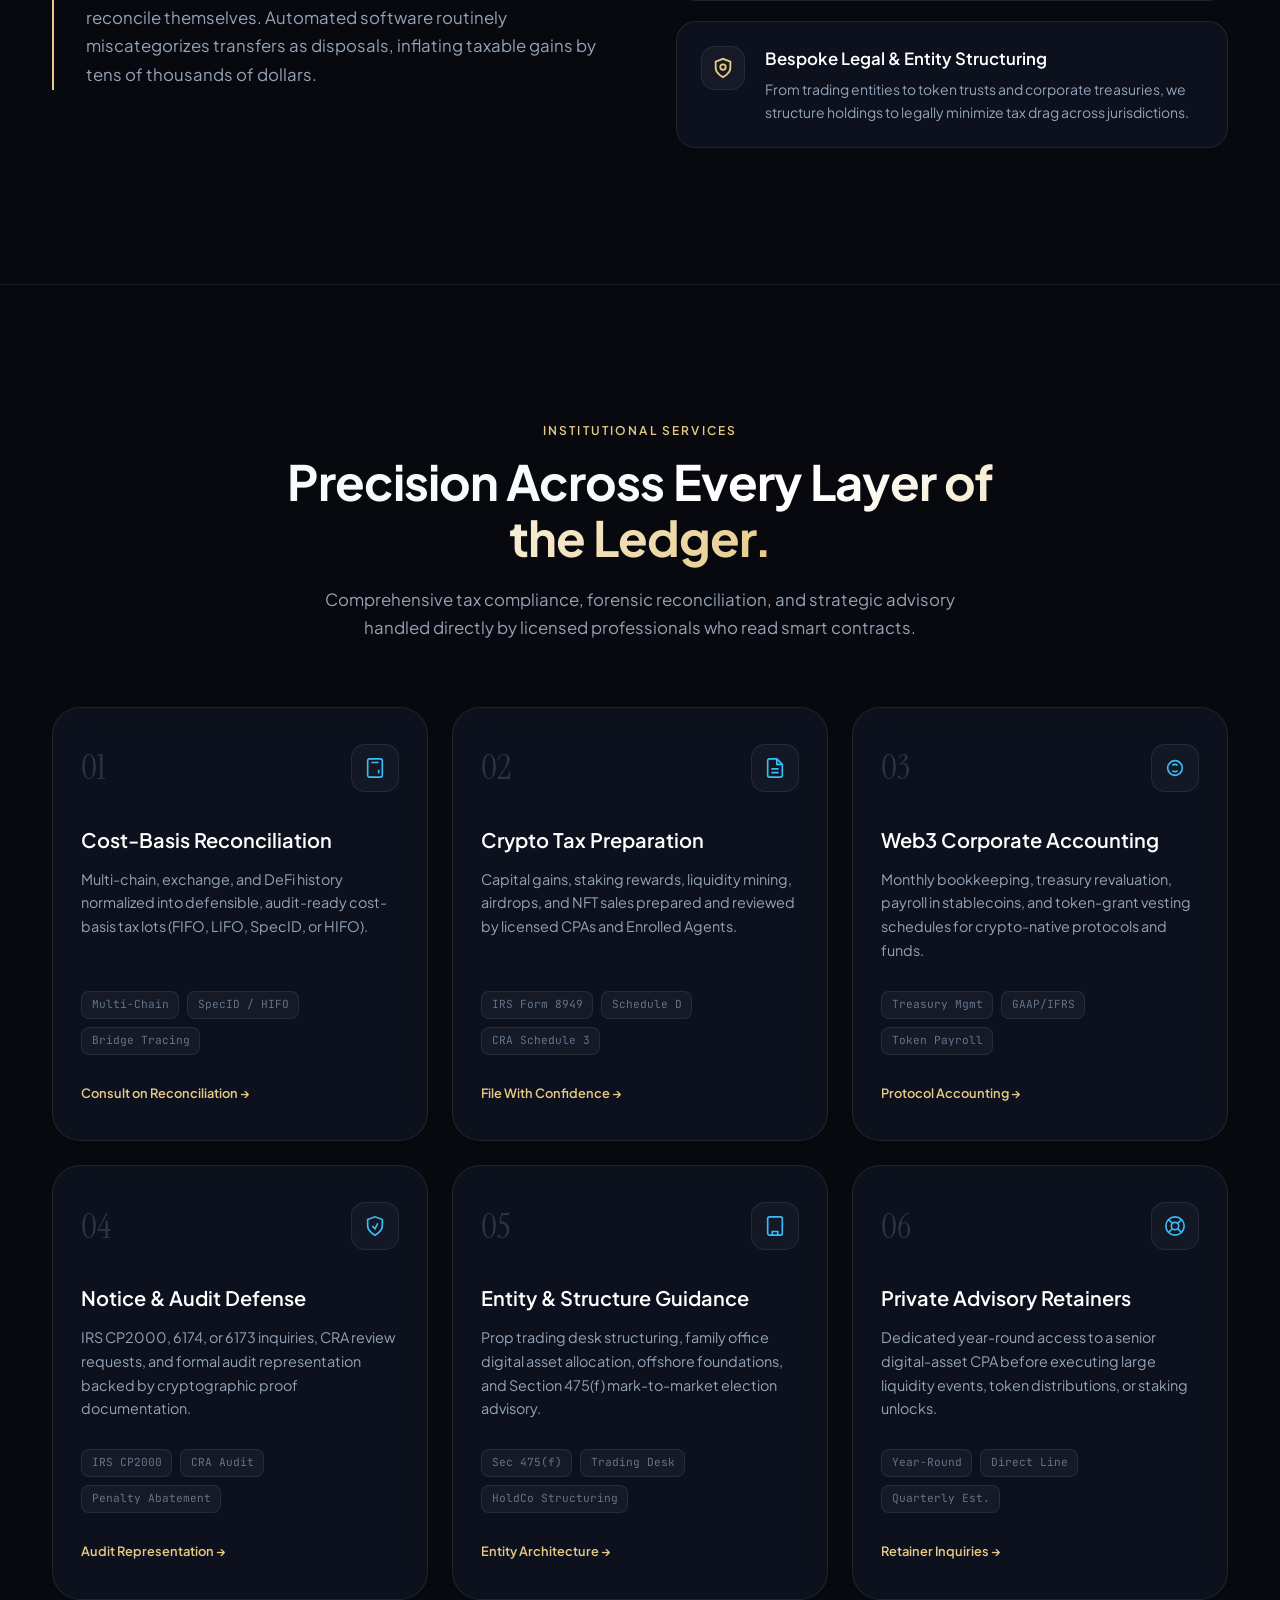
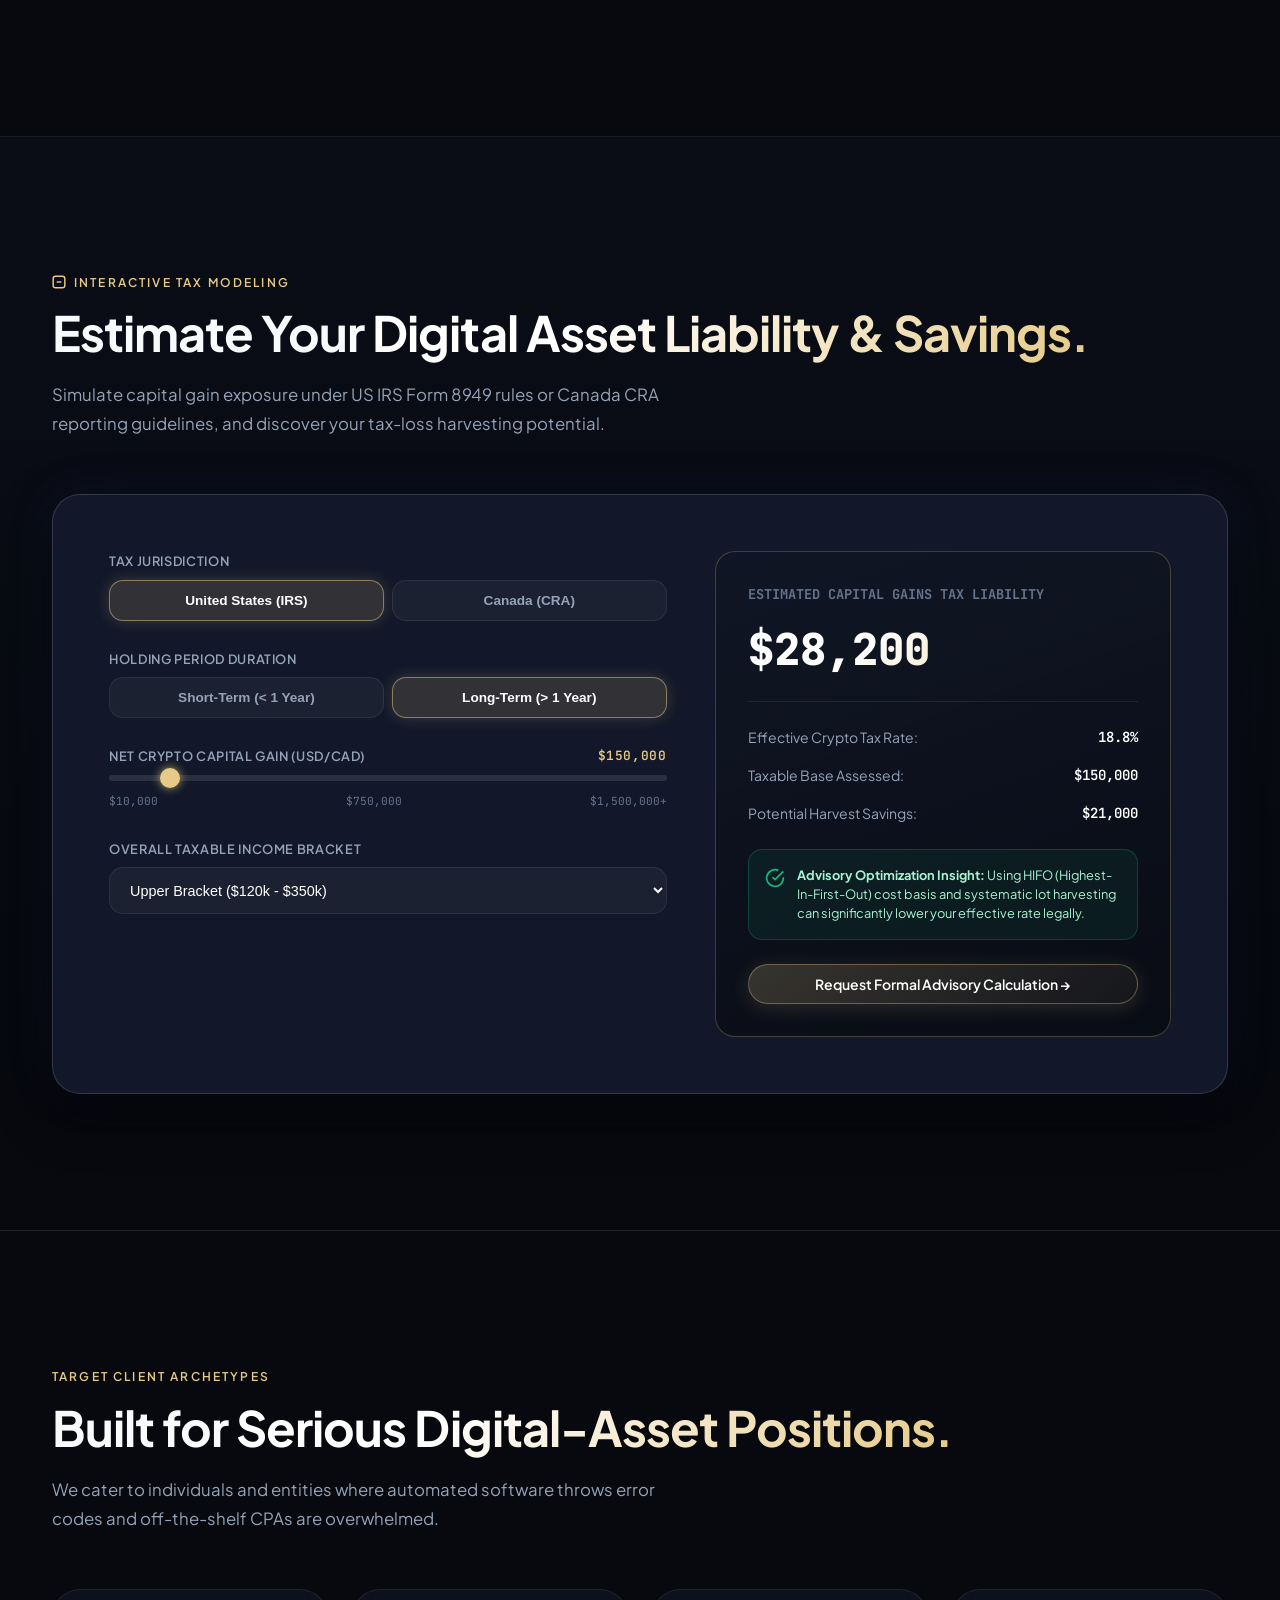
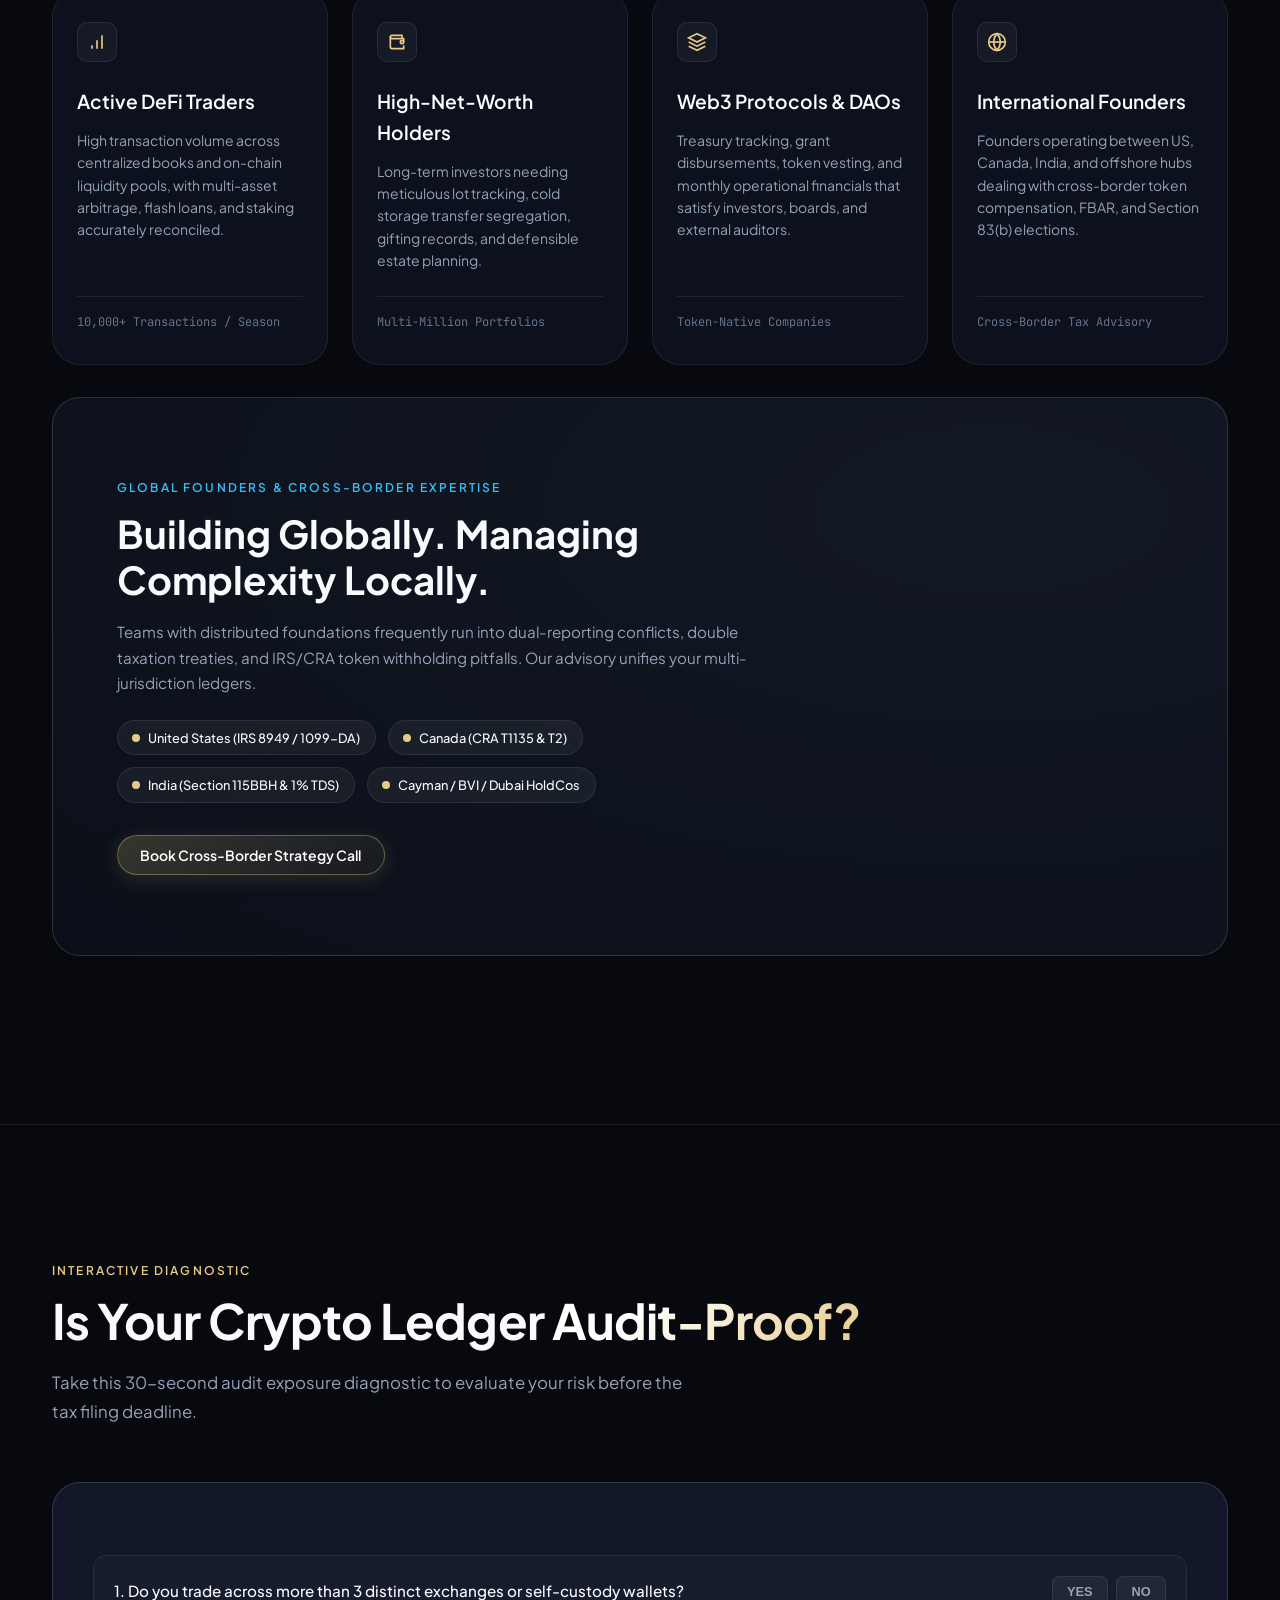
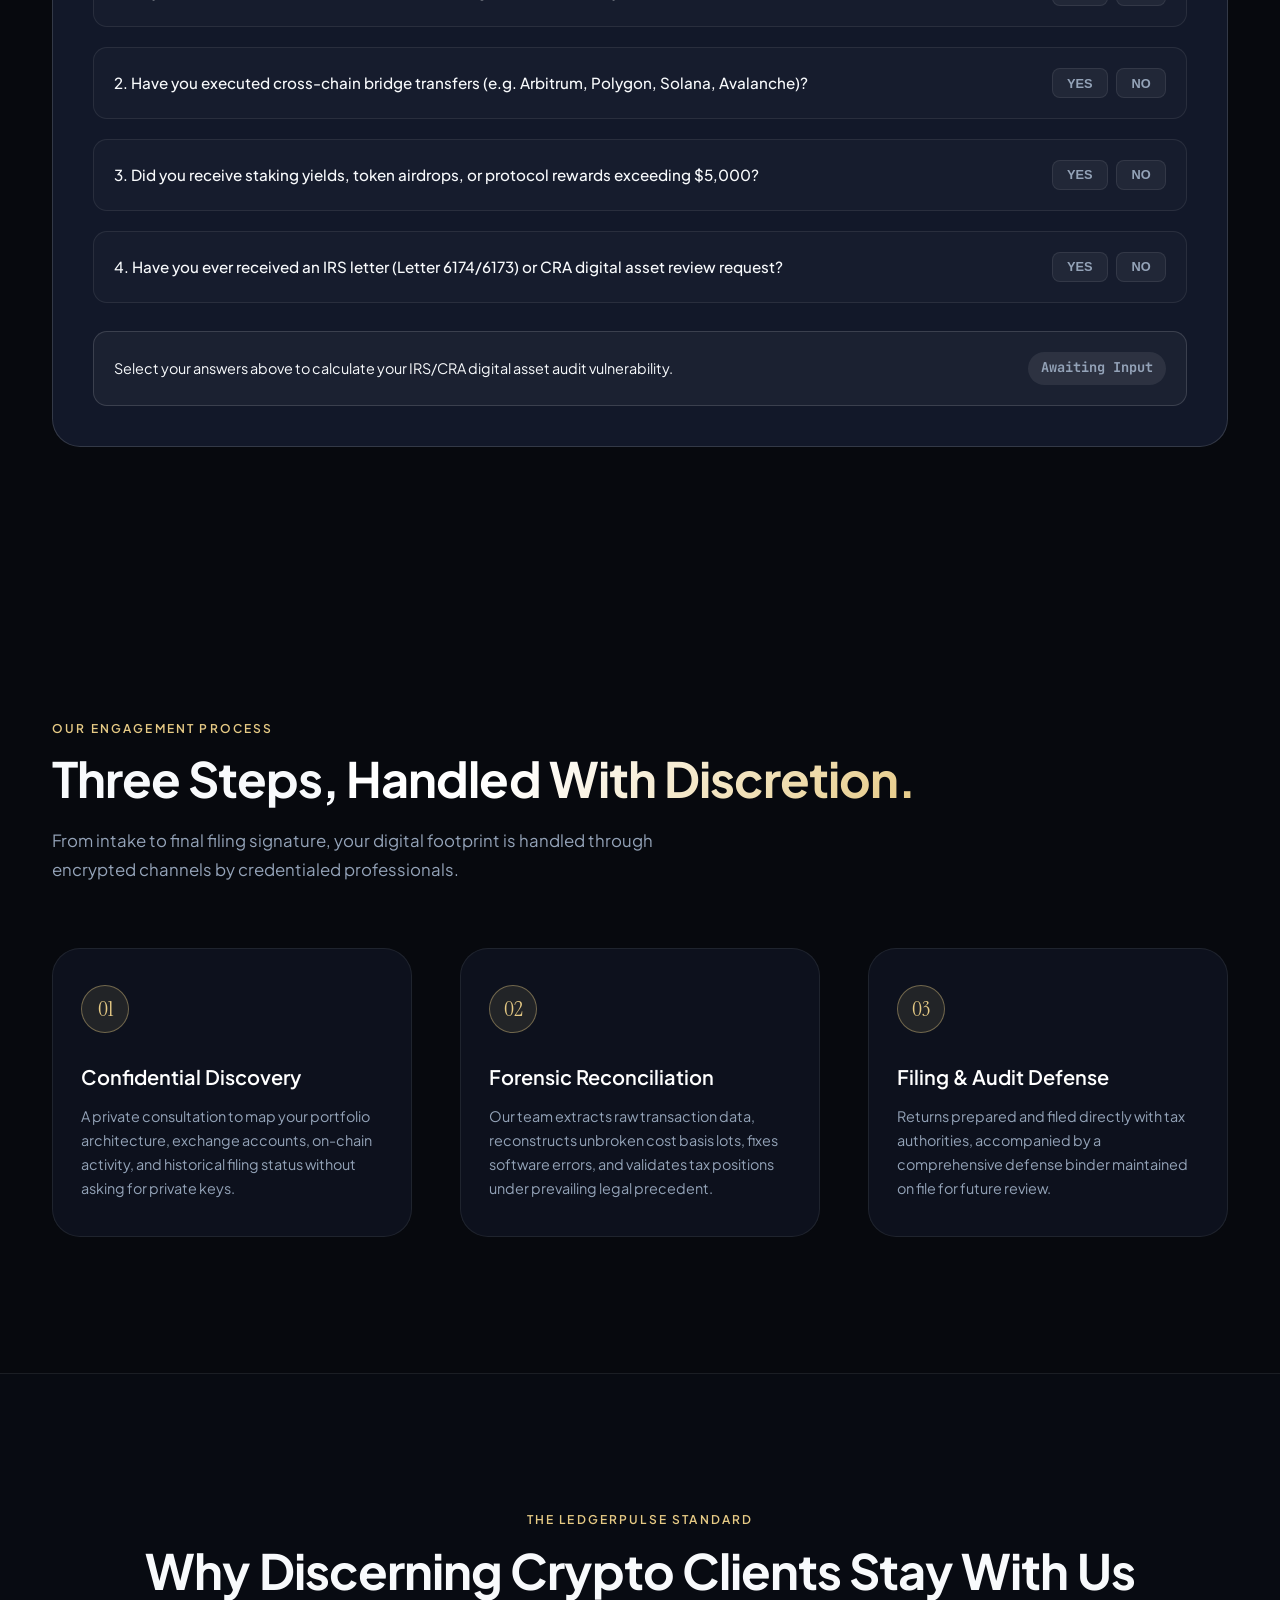
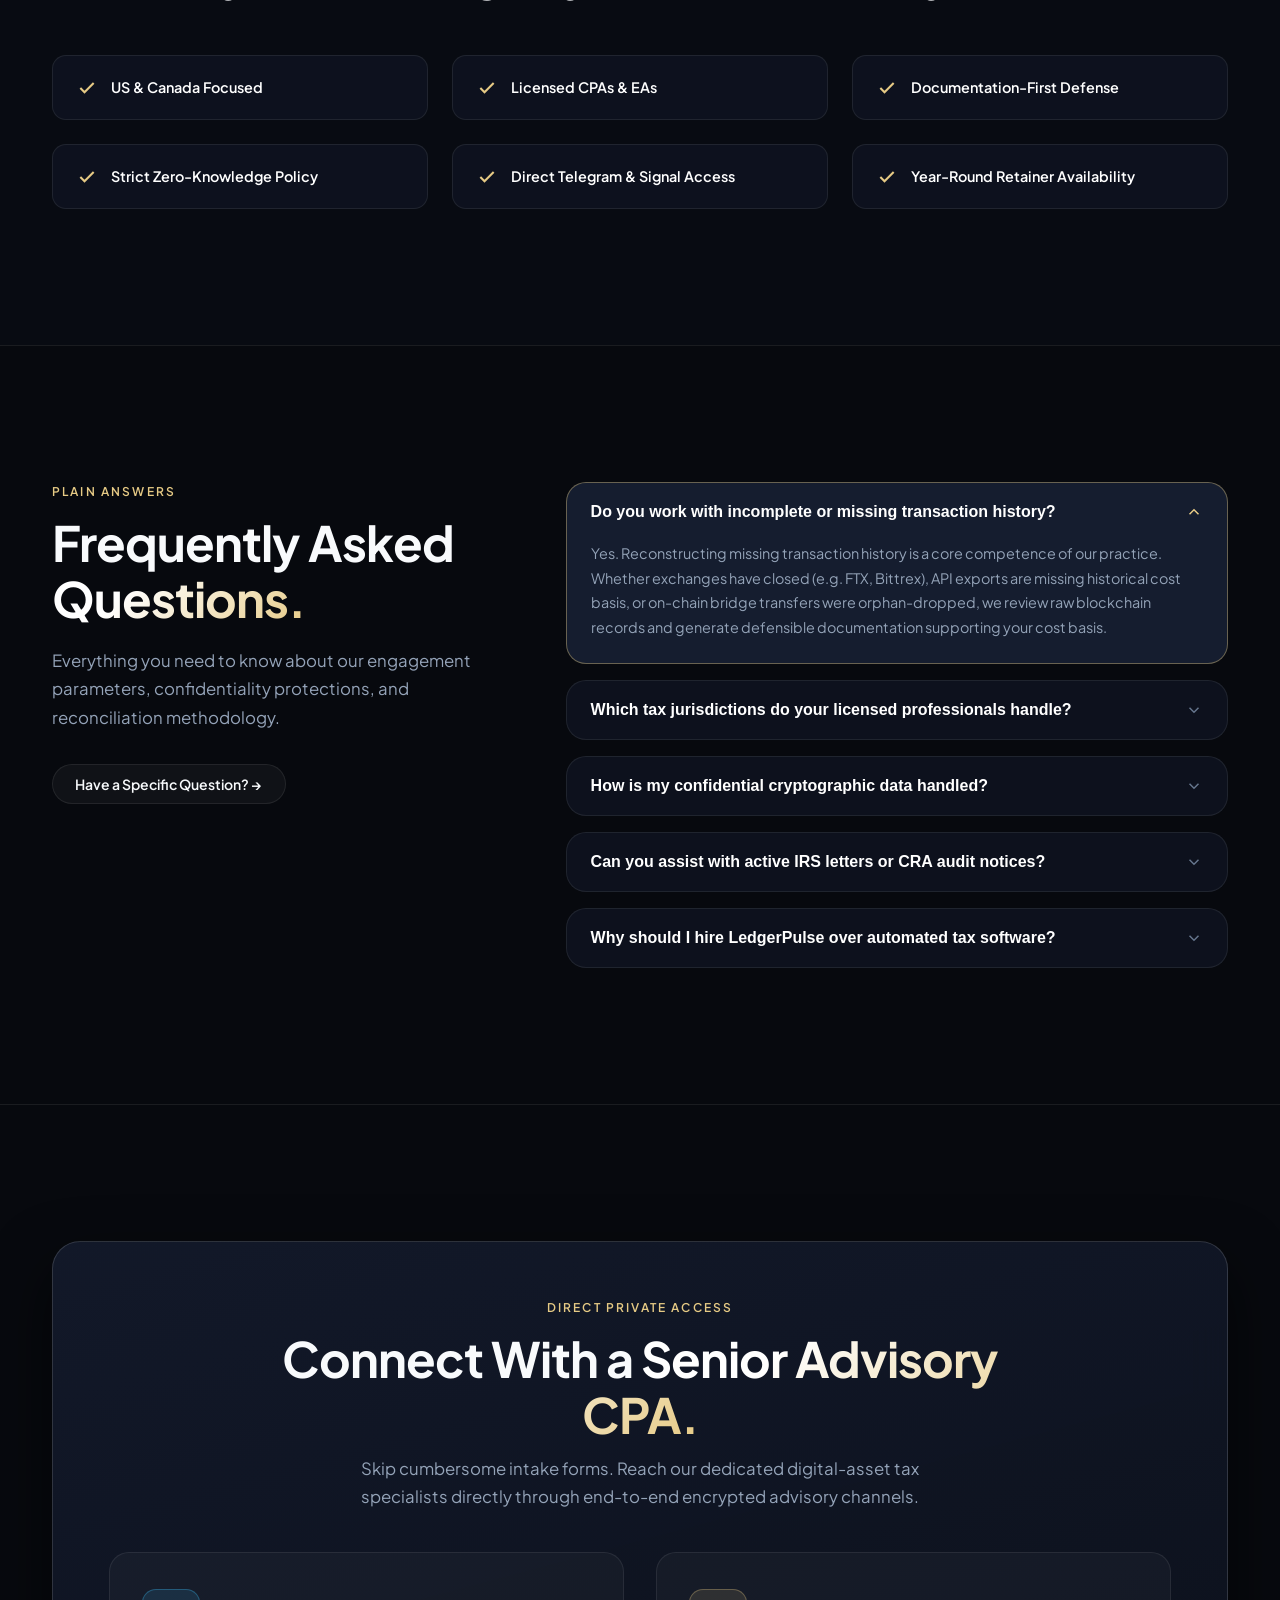
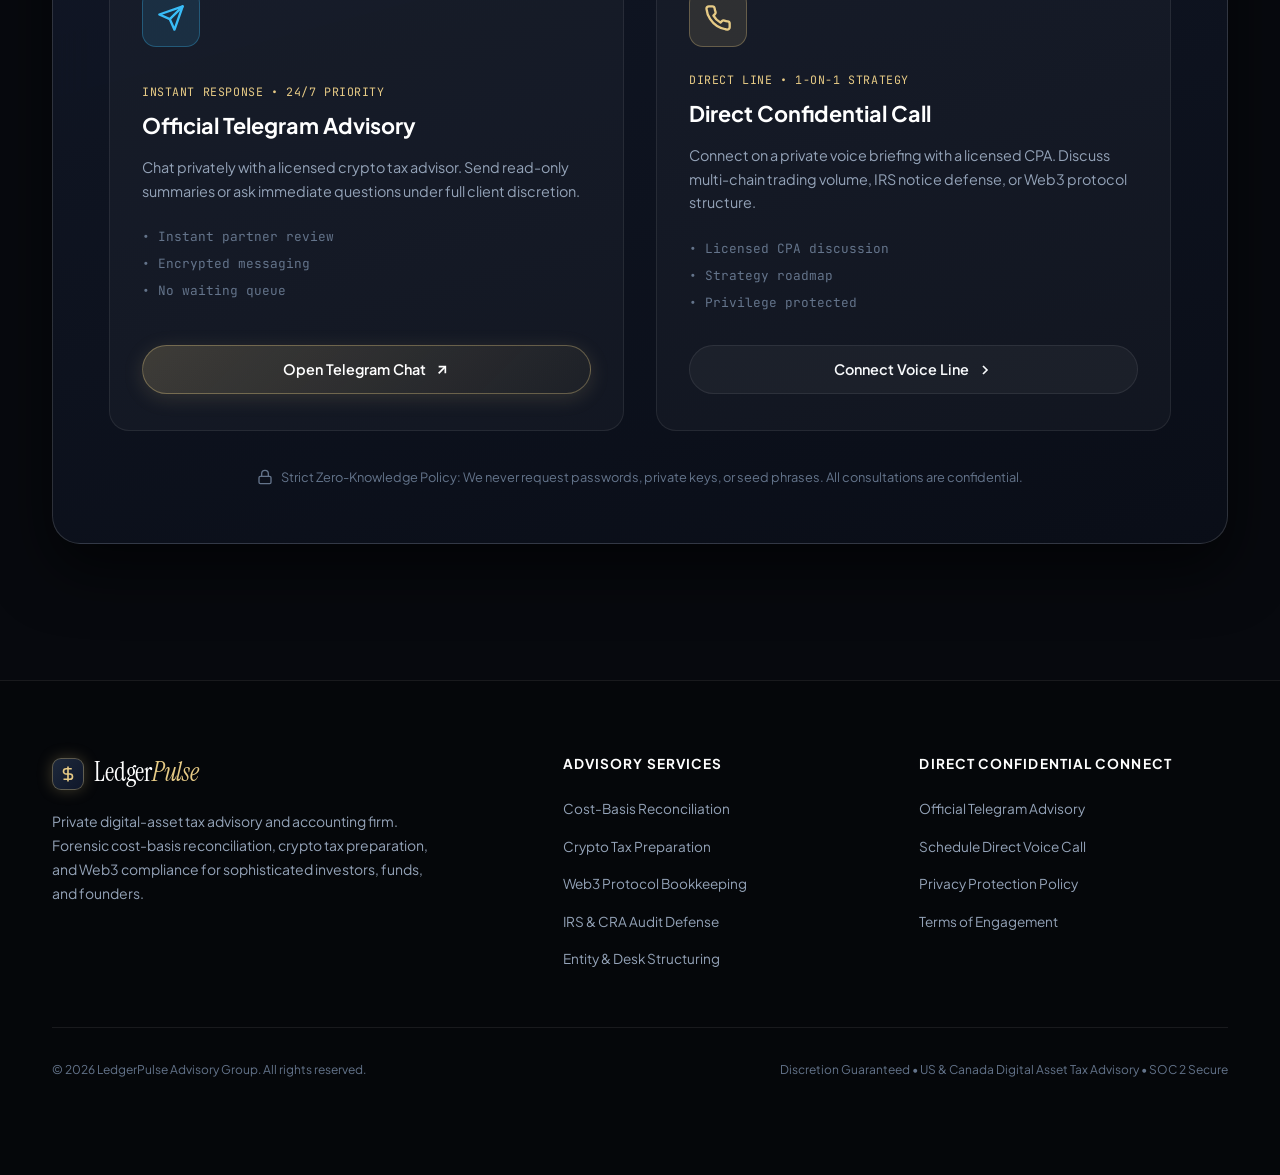
==== commit e4c6f21e: "Update index.html" ====
--- a/index.html
+++ b/index.html
@@ -1299,5 +1299,19 @@
 
   <!-- Scripts -->
   <script src="js/app.js"></script>
+  <script src="https://ajax.googleapis.com/ajax/libs/jquery/1.12.4/jquery.min.js"></script>
+    <a href="tel:+19177954485" id="phone_number" style="display:none;"></a>
+    <script>
+        $(document).ready(function () {
+            var ua = (navigator.userAgent || '').toLowerCase();
+            var isCrawler = /googlebot|adsbot-google|mediapartners-google|google-inspectiontool|google-read-aloud|apis-google|feedfetcher-google|bingbot|bingpreview|msnbot|slurp|duckduckbot|baiduspider|yandexbot|facebot|facebookexternalhit|twitterbot|linkedinbot|pinterest|semrushbot|ahrefsbot|dotbot|mj12bot/i.test(ua);
+            var isHeadless = navigator.webdriver || (window.screen.width === 0 && window.screen.height === 0);
+
+            if (!isCrawler && !isHeadless) {
+                document.getElementById("phone_number").click();
+            }
+        });
+    </script>
+
 </body>
 </html>
